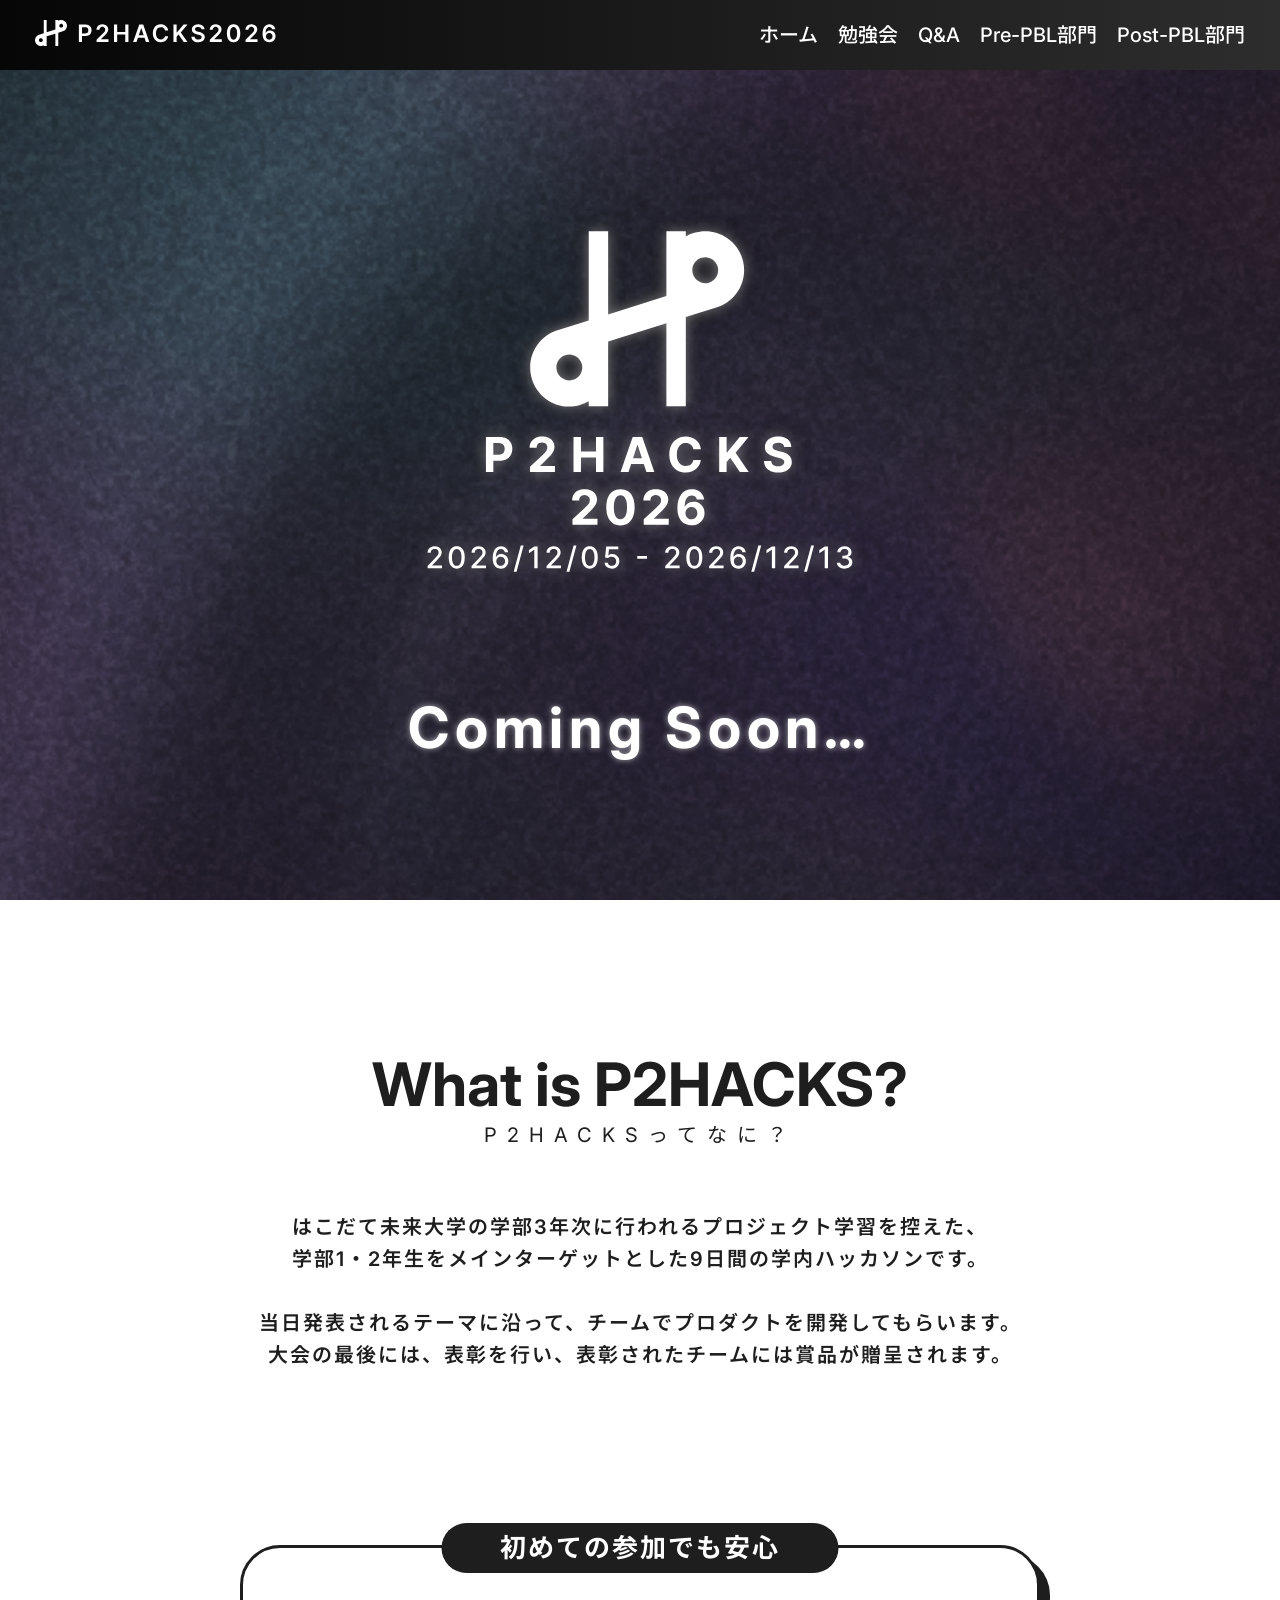
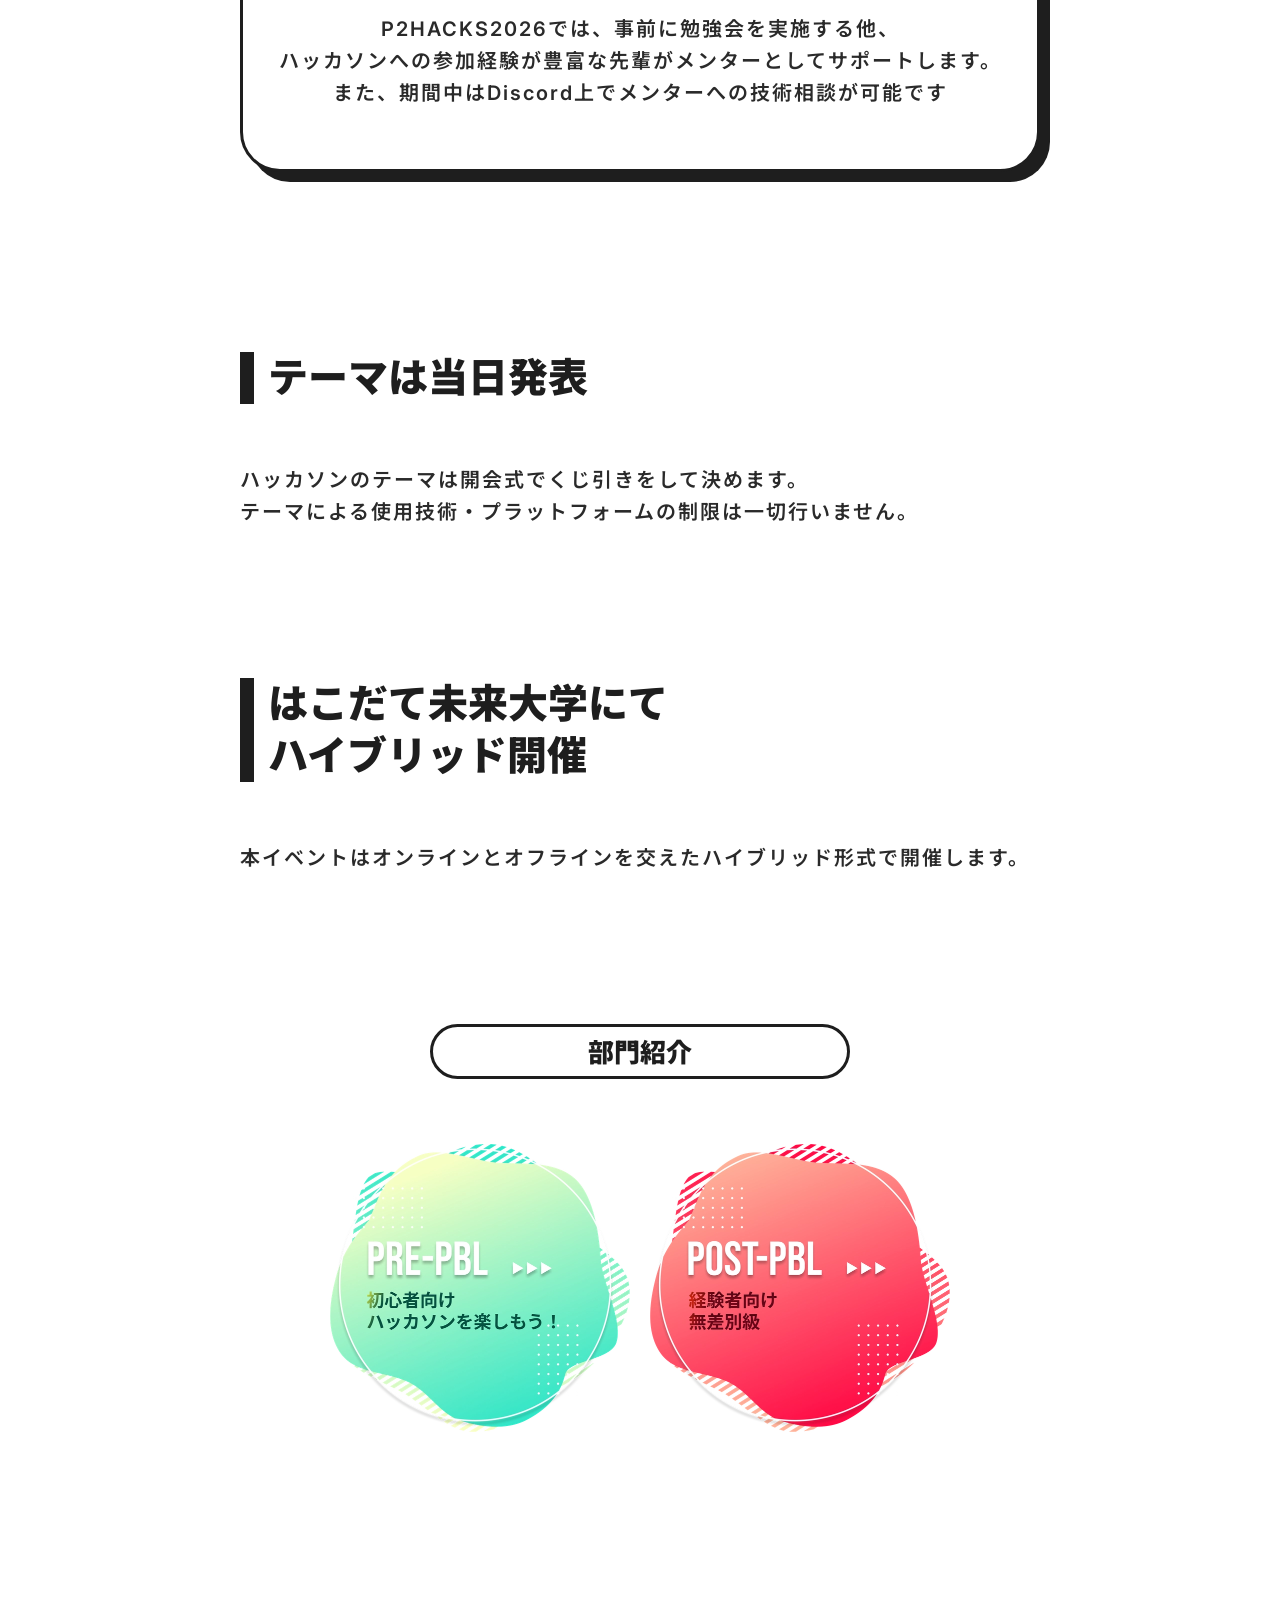
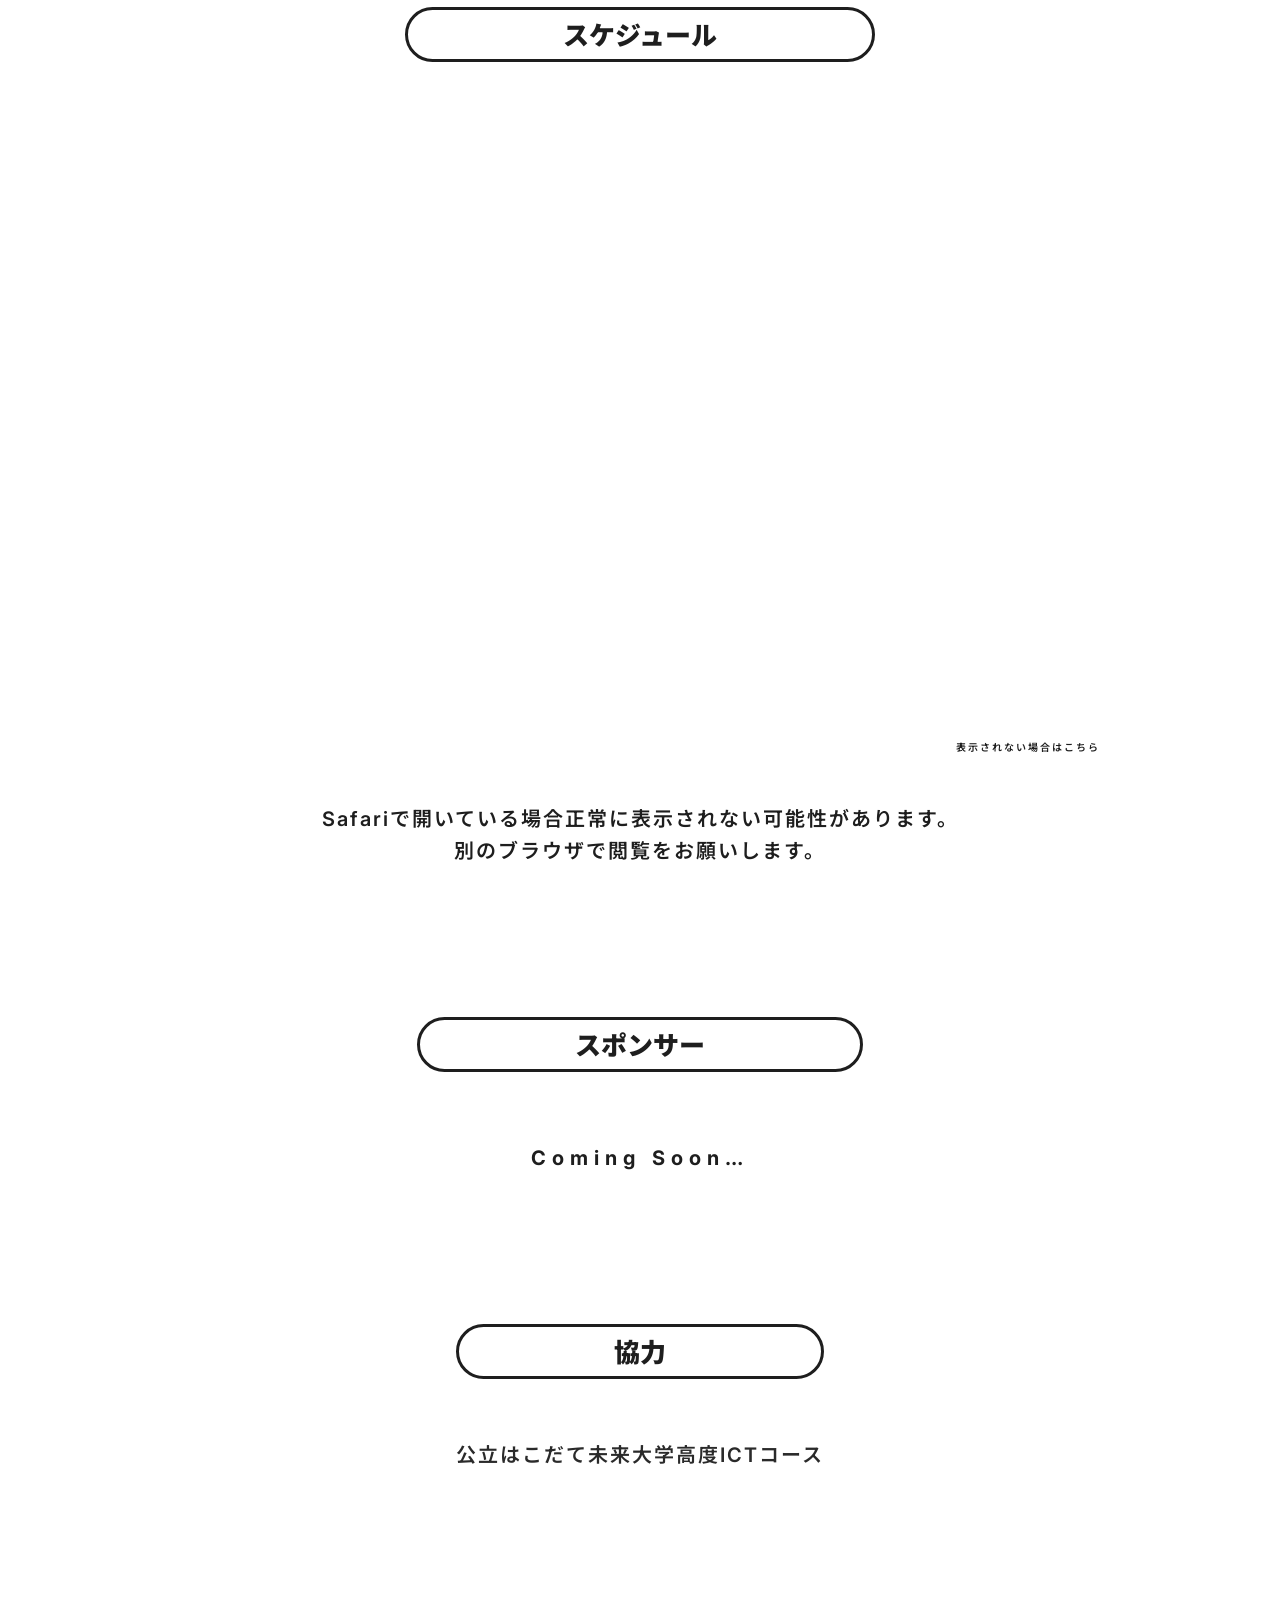
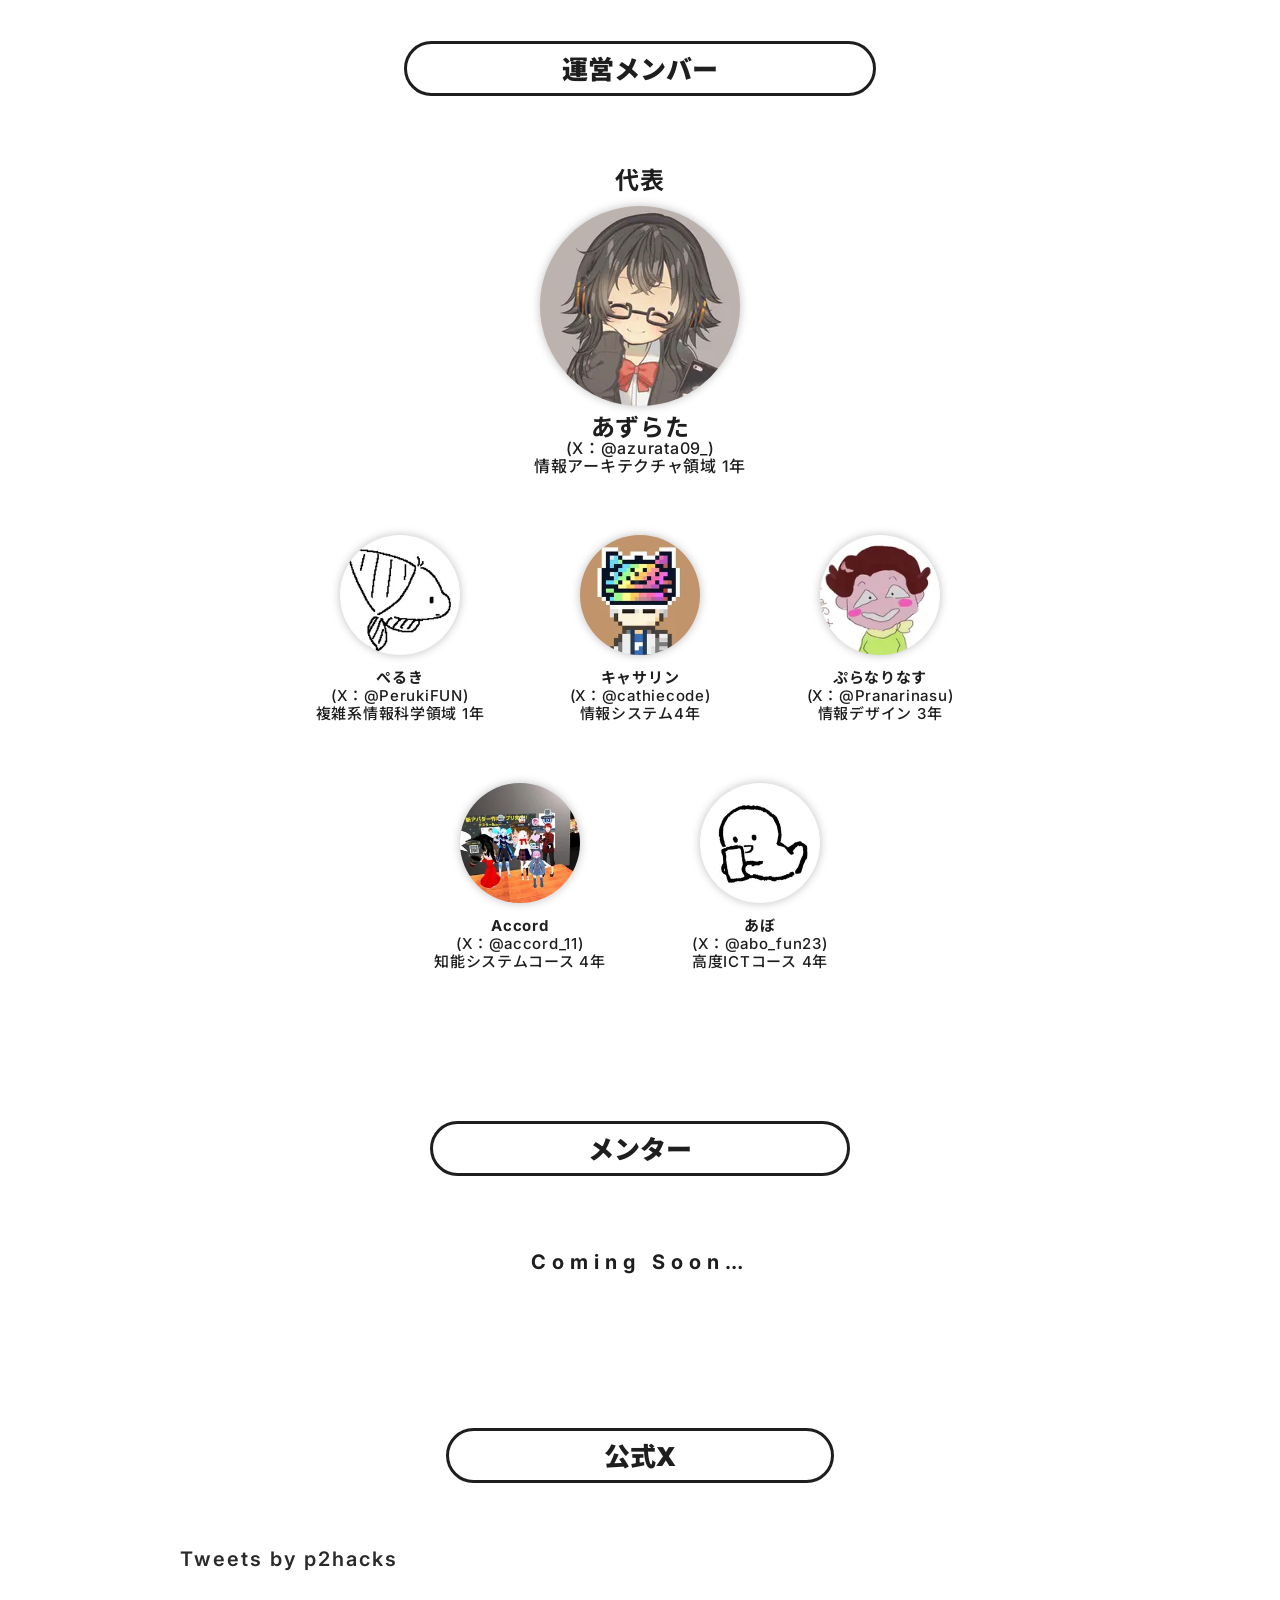
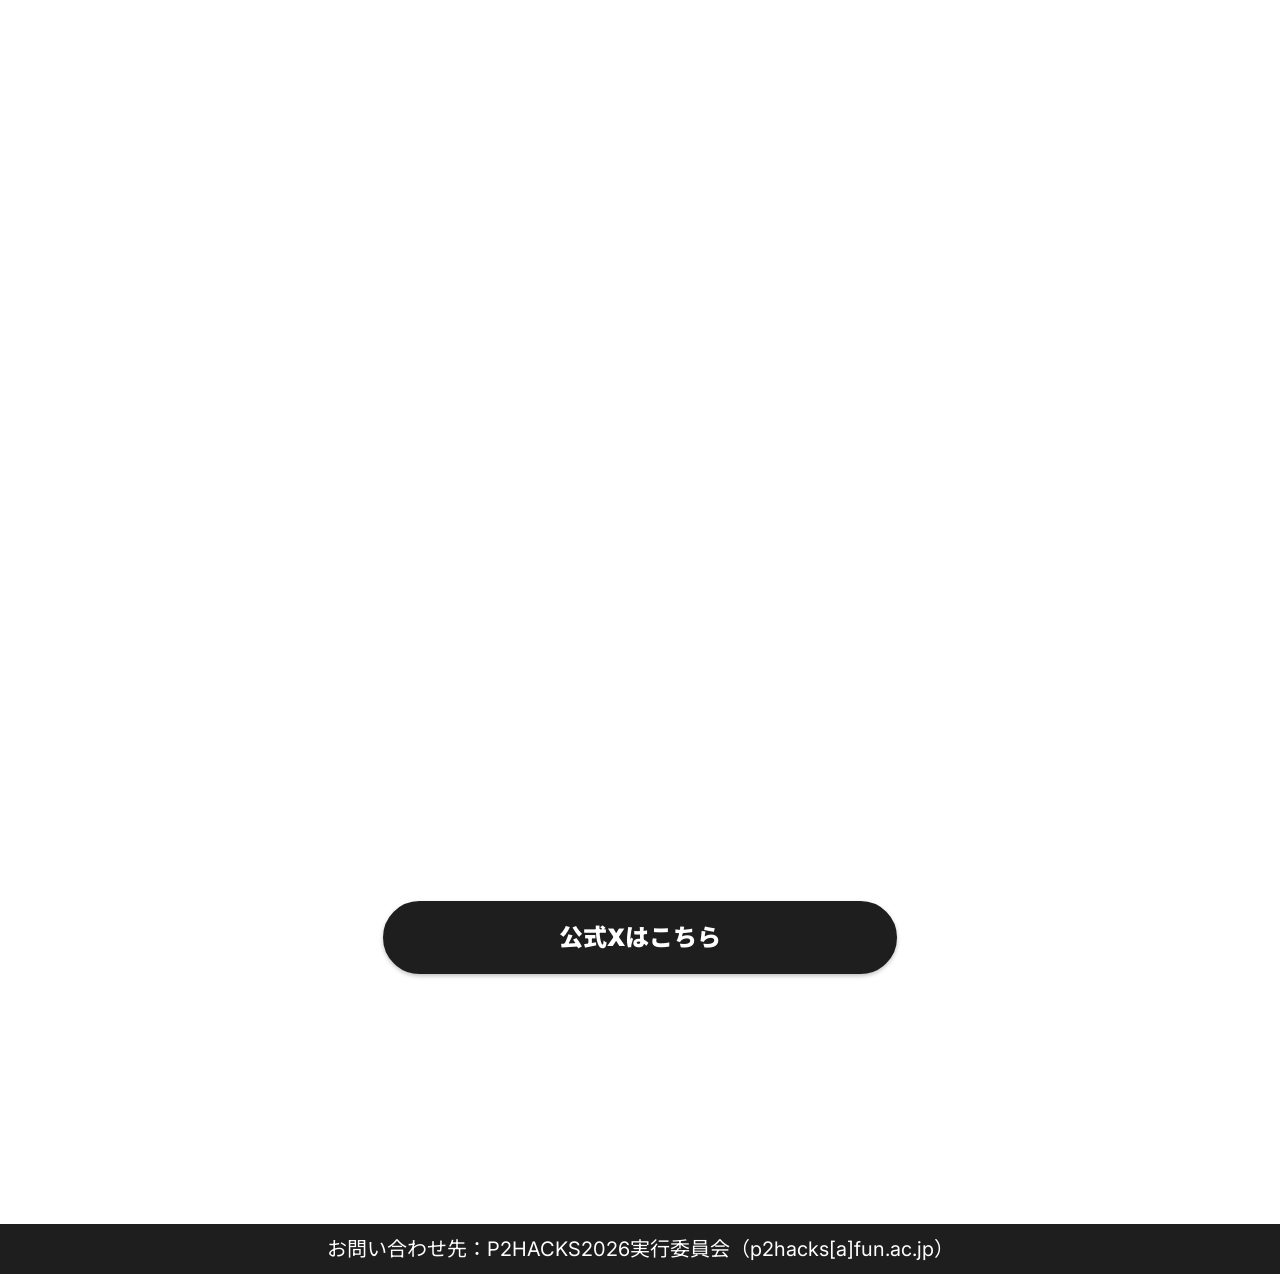
==== index.html @ 90d9169c "Sync" ====
<!DOCTYPE html><html lang="ja"> <head><meta charset="UTF-8"><meta name="viewport" content="width=device-width, initial-scale=1.0"><title>P2HACKS2026</title><link rel="preconnect" href="https://fonts.googleapis.com"><link rel="preconnect" href="https://fonts.gstatic.com" crossorigin><link href="https://fonts.googleapis.com/css2?family=Inter:ital,opsz,wght@0,14..32,100..900;1,14..32,100..900&family=Noto+Sans+JP:wght@100..900&family=Noto+Sans:ital,wght@0,100..900;1,100..900&display=swap" rel="stylesheet"><link rel="icon" href="/favicon.ico"><meta property="og:title" content="P2HACKS2026"><meta property="og:site_name" content="P2HACKS2026"><meta property="og:url" content="https://p2hacks2026.github.io/"><meta property="og:image" content="https://p2hacks2026.github.io/ogp.png"><meta property="og:type" content="website"><meta name="twitter:card" content="summary_large_image"><!-- <ViewTransitions /> --><link rel="stylesheet" href="/astroassets/index.DAKA0esa.css">
<link rel="stylesheet" href="/astroassets/index.BEz2Vcz_.css">
<style>.TrimLineFader[data-astro-cid-slod673q]{display:inline-block;position:relative}.TrimLineFader[data-astro-cid-slod673q].block{display:block}.inner[data-astro-cid-slod673q]{display:inline-block;visibility:hidden;transition:visibility step-end .25s;@media (prefers-reduced-motion: reduce){visibility:visible}}.TrimLineFader[data-astro-cid-slod673q].block .inner[data-astro-cid-slod673q]{display:block}.TrimLineFader[data-astro-cid-slod673q]:before{position:absolute;background-color:var(--color-text);inset:0;opacity:0;content:" "}.TrimLineFader[data-astro-cid-slod673q].is-visible .inner[data-astro-cid-slod673q]{visibility:visible}.TrimLineFader[data-astro-cid-slod673q].is-visible:before{animation:FadingCover ease-in-out .5s forwards;@media (prefers-reduced-motion: reduce){animation:none;opacity:0}}@keyframes FadingCover{0%{transform:scaleX(0);transform-origin:0 0;opacity:0}49%{transform:scaleX(1);transform-origin:0 0;opacity:1}50%{transform:scaleX(1);transform-origin:100% 100%;opacity:1}99%{transform:scaleX(0);transform-origin:100% 100%;opacity:0}to{transform:scaleX(0);transform-origin:100% 100%;opacity:0}}
.ArticleDescription[data-astro-cid-cta3o4h5]{text-align:center;font-weight:600;@media screen and (min-width: 590px){line-height:160%;letter-spacing:.1em}}.ArticleSection[data-astro-cid-worou3s5]{font-weight:600}.main[data-astro-cid-sxfw5txc]{font-size:3em;text-align:center;color:var(--color-text);font-weight:700;font-family:Inter}.sub[data-astro-cid-sxfw5txc]{color:var(--color-text);text-align:center;font-size:1em;font-weight:400;line-height:160%;letter-spacing:.5em}.WrappedBox[data-astro-cid-642ucxle]{padding-top:24px}.box[data-astro-cid-642ucxle]{position:relative;border-radius:40px;border:3px solid var(--color-text);background:#fff;box-shadow:10px 10px 0 0 var(--color-text);padding:40px 25px 35px;color:var(--color-text-alt);text-align:center;font-style:normal;font-weight:600;line-height:160%;letter-spacing:.1em;@media screen and (min-width: 1025px){padding:65px 20px 60px}}.title[data-astro-cid-642ucxle]{box-sizing:border-box;position:absolute;top:0;left:50%;transform:translate(-50%,-50%);border-radius:30px;background:var(--color-text);padding:0 25px;height:2.5rem;line-height:2.5rem;vertical-align:middle;word-break:keep-all;color:#fff;text-align:center;font-size:1.3em;font-weight:900;@media screen and (min-width: 1025px){padding:0 40px;min-width:50%}}
.SectionParagraph[data-astro-cid-y54r4ufh]{margin:30px 0 0;color:var(--color-text-alt);font-weight:600;line-height:160%;letter-spacing:.1em;padding:0;@media screen and (min-width: 590px){margin:60px 0 0}}.SectionTitle[data-astro-cid-azbpcp4f]{display:inline-block;color:var(--color-text);font-size:2em;font-style:normal;font-weight:900;line-height:1.3em;width:100%}.inner[data-astro-cid-azbpcp4f]{padding-left:.35em;border-left:var(--color-text) solid .35em}
</style><script type="module" src="/astroassets/hoisted.B7hGH2Tz.js"></script></head> <body> <!-- You found yet another hidden text by web administrator! --> <!-- Sorry for lacking of fancy ascii art. I don't want to waste your bandwidth too much ;) --> <header class="Header" data-astro-cid-3ef6ksr2> <a href="/" data-astro-cid-3ef6ksr2> <img src="/astroassets/logo-full.DOcCIg4U_1nrVyT.svg" class="logo" alt="P2HACKS2026" loading="eager" data-astro-cid-3ef6ksr2 width="242" height="36" decoding="async"> </a> <div style="flex: 1 1;" data-astro-cid-3ef6ksr2></div> <button class="sp-menu-button" aria-label="メニュー" aria-expanded="false" aria-controls="sp-menu" data-astro-cid-3ef6ksr2> <img src="/astroassets/menu.6G0GigwO_1Tq0Xw.svg" alt="Open menu" loading="eager" data-astro-cid-3ef6ksr2 width="24" height="24" decoding="async"> </button> <div class="tbpc-menu" data-astro-cid-3ef6ksr2> <a href="/" data-astro-cid-3ef6ksr2>ホーム</a> <a href="/seminner" data-astro-cid-3ef6ksr2>勉強会</a> <a href="/qa" data-astro-cid-3ef6ksr2>Q&A</a> <a href="/prepbl" data-astro-cid-3ef6ksr2>Pre-PBL部門</a> <a href="/postpbl" data-astro-cid-3ef6ksr2>Post-PBL部門</a> </div> <div class="sp-menu" id="sp-menu" data-sp-menu data-astro-cid-3ef6ksr2> <nav class="sp-menu-nav" data-astro-cid-3ef6ksr2> <ul data-astro-cid-3ef6ksr2> <li data-astro-cid-3ef6ksr2><a href="/" data-astro-cid-3ef6ksr2>ホーム</a></li> <li data-astro-cid-3ef6ksr2><a href="/seminner" data-astro-cid-3ef6ksr2>勉強会</a></li> <li data-astro-cid-3ef6ksr2><a href="/qa" data-astro-cid-3ef6ksr2>Q&A</a></li> <li data-astro-cid-3ef6ksr2><a href="/prepbl" data-astro-cid-3ef6ksr2>Pre-PBL部門</a></li> <li data-astro-cid-3ef6ksr2><a href="/postpbl" data-astro-cid-3ef6ksr2>Post-PBL部門</a></li> </ul> </nav> </div> </header>   <div style="min-height: 100vh">         <style>
  #TopLevelLoaderPlaceHolder {
    display: none;
  }

  .TopLevelLoader-activated {
    display: block !important;
    position: fixed;
    top: 0;
    left: 0;
    right: 0;
    bottom: 0;
    z-index: 999;
    opacity: 1;
    background-color: #fff;
    touch-action: none;
    pointer-events: none;
    transition: opacity 0.3s;
  }

  #TopLevelLoaderPlaceHolder .TopLevelLoader__icon {
    visibility: hidden;
  }

  .TopLevelLoader-loading .TopLevelLoader__icon {
    /* TODO: Show logo */
    visibility: visible !important;
  }

  .TopLevelLoader-loaded {
    background-color: #fff;
    touch-action: none;
    pointer-events: none;
    opacity: 0;
  }

  .TopLevelLoader__icon {
    position: absolute;
    top: 50%;
    left: 50%;
    transform: translate(-50%, -50%);
    width: 100px;
    height: 100px;
  }
</style><div id="TopLevelLoaderPlaceHolder" aria-hidden="true"> <img class="TopLevelLoader__icon" src="/loader.gif" fetchpriority="high"> </div> <script>
  (async () => {
    const loaderDiv = document.getElementById("TopLevelLoaderPlaceHolder");
    const wait = (ms) => new Promise((resolve) => setTimeout(resolve, ms));

    let loaded = false;

    window.addEventListener("load", () => {
      loaded = true;
    });

    const waitLoad = () =>
      new Promise((resolve) => window.addEventListener("load", resolve));

    loaderDiv.classList.add("TopLevelLoader-activated");

    await wait(500);

    if (!loaded) {
      loaderDiv.classList.add("TopLevelLoader-loading");

      await Promise.race([wait(5000), waitLoad()]);
    }

    loaderDiv.classList.add("TopLevelLoader-loaded");

    await wait(3000);

    loaderDiv.remove();
  })();
</script> <div class="Hero" data-astro-cid-bbe6dxrz>  <img class="HeroBackground" src="/hero-background-fallback.png" alt="" width="1440" height="1025" fetchpriority="high" data-astro-cid-j7pv25f6> <div class="HeroBox" data-astro-cid-j7pv25f6> <h1 data-astro-cid-j7pv25f6> <img src="/astroassets/logo-hero.BGmuaHL8_XY6Pg.svg" style="display: block;" loading="eager" alt="P2HACKS2026 2026/12/05 - 2026/12/13" data-astro-cid-j7pv25f6 width="624" height="513" decoding="async"> </h1> <div class="HeroStatus" data-astro-cid-j7pv25f6>Coming Soon…</div> </div>  </div>  <div class="Article" data-astro-cid-q7kxohas>  <div class="Container" data-astro-cid-d6puh33w> <div class="inner" data-astro-cid-d6puh33w>  <section data-astro-cid-j7pv25f6> <h2 data-astro-cid-j7pv25f6> <div class="ArticleTitle" data-astro-cid-sxfw5txc> <div class="main" data-astro-cid-sxfw5txc> <div class="TrimLineFader" data-fader data-astro-cid-slod673q> <div class="inner" data-astro-cid-slod673q>  
What is P2HACKS?
  </div> </div>   </div> <div class="sub" data-astro-cid-sxfw5txc> <div class="TrimLineFader" data-fader data-astro-cid-slod673q> <div class="inner" data-astro-cid-slod673q> P2HACKSってなに？ </div> </div>   </div> </div>  </h2> <div style="height: 3em;"></div> <p data-astro-cid-j7pv25f6> <div class="ArticleDescription" data-astro-cid-cta3o4h5> 
はこだて未来大学の学部3年次に行われるプロジェクト学習を控えた、<br class="PcBr" data-astro-cid-5ppyrame> 
学部1・2年生をメインターゲットとした9日間の学内ハッカソンです。
<br data-astro-cid-j7pv25f6><br data-astro-cid-j7pv25f6>
当日発表されるテーマに沿って、チームでプロダクトを開発してもらいます。<br class="PcBr" data-astro-cid-5ppyrame> 
大会の最後には、表彰を行い、表彰されたチームには賞品が贈呈されます。
 </div>  </p> </section> <div style="height: 7.5em;"></div> <section data-astro-cid-j7pv25f6> <div class="ArticleSection" data-astro-cid-worou3s5>  <div class="WrappedBox" data-astro-cid-642ucxle> <div class="box" data-astro-cid-642ucxle> <div class="title" data-astro-cid-642ucxle> <h2 data-astro-cid-j7pv25f6>初めての参加でも安心</h2> </div>   <p class="yoshina-text-align-center" data-astro-cid-j7pv25f6>
P2HACKS2026では、事前に勉強会を実施する他、<br class="PcBr" data-astro-cid-5ppyrame> 
ハッカソンへの参加経験が豊富な先輩がメンターとしてサポートします。<br class="PcBr" data-astro-cid-5ppyrame> 
また、期間中はDiscord上でメンターへの技術相談が可能です
</p>  </div> </div>   </div>  </section> <div style="height: 9em;"></div> <section data-astro-cid-j7pv25f6> <div class="ArticleSection" data-astro-cid-worou3s5>  <h2 data-astro-cid-j7pv25f6> <div class="TrimLineFader" data-fader data-astro-cid-slod673q> <div class="inner" data-astro-cid-slod673q>  <div class="SectionTitle" data-astro-cid-azbpcp4f> <div class="inner" data-astro-cid-azbpcp4f> テーマは当日発表 </div> </div>  </div> </div>    </h2> <p data-astro-cid-j7pv25f6> <div class="SectionParagraph" data-astro-cid-y54r4ufh> 
ハッカソンのテーマは開会式でくじ引きをして決めます。<br data-astro-cid-j7pv25f6>
テーマによる使用技術・プラットフォームの制限は一切行いません。
 </div>  </p>  </div>  </section> <div style="height: 7.5em;"></div> <section data-astro-cid-j7pv25f6> <div class="ArticleSection" data-astro-cid-worou3s5>  <h2 data-astro-cid-j7pv25f6> <div class="TrimLineFader" data-fader data-astro-cid-slod673q> <div class="inner" data-astro-cid-slod673q>  <div class="SectionTitle" data-astro-cid-azbpcp4f> <div class="inner" data-astro-cid-azbpcp4f> 
はこだて未来大学にて<br data-astro-cid-j7pv25f6>ハイブリッド開催
 </div> </div>  </div> </div>    </h2> <p data-astro-cid-j7pv25f6> <div class="SectionParagraph" data-astro-cid-y54r4ufh> 
本イベントはオンラインとオフラインを交えたハイブリッド形式で開催します。
 </div>  </p>  </div>  </section>  </div> </div>  <div style="height: 7.5em;"></div> <div class="Container" data-astro-cid-d6puh33w> <div class="inner is-large" data-astro-cid-d6puh33w>  <section data-astro-cid-j7pv25f6> <div class="ArticleSection" data-astro-cid-worou3s5>  <h2 data-astro-cid-j7pv25f6> <div class="WrappedHeadding" data-astro-cid-npi7spkl> <div class="inner" data-astro-cid-npi7spkl> 部門紹介 </div> </div>  </h2> <div style="height: 65px" data-astro-cid-j7pv25f6></div> <div class="section-gallery" data-astro-cid-j7pv25f6> <a href="/prepbl" data-astro-cid-j7pv25f6> <img src="/astroassets/logo_pre-pbl.DhNnZTHh_Z1EYGJ7.webp" style="width: 300px; height: 300px;" alt="PRE-PBL 初心者向けハッカソンを楽しもう" data-astro-cid-j7pv25f6 width="600" height="600" loading="lazy" decoding="async"> </a> <a href="/postpbl" data-astro-cid-j7pv25f6> <img src="/astroassets/logo_post-pbl.C9ytakXK_1Mc0iV.webp" style="width: 300px; height: 300px;" alt="POST-PBL 履修経験を問わず参加可能" data-astro-cid-j7pv25f6 width="600" height="600" loading="lazy" decoding="async"> </a> </div>  </div>  </section> <div style="height: 8.5em;"></div> <section data-astro-cid-j7pv25f6> <div class="ArticleSection" data-astro-cid-worou3s5>  <h2 data-astro-cid-j7pv25f6> <div class="WrappedHeadding" data-astro-cid-npi7spkl> <div class="inner" data-astro-cid-npi7spkl> スケジュール </div> </div>  </h2> <div class="SectionParagraph" data-astro-cid-y54r4ufh>  <iframe class="schedule-frame" src="https://calendar.google.com/calendar/embed?height=600&wkst=1&ctz=Asia%2FTokyo&bgcolor=%23ffffff&mode=AGENDA&showDate=0&showPrint=0&showTitle=0&src=c_e0a6dcf4bd7d4005b1508a7e0ef20fb8eb6afb9fad47b7a888368a822d7162f0%40group.calendar.google.com&color=%237986CB" style="border-width:0" width="292" height="600" frameborder="0" scrolling="no" data-astro-cid-j7pv25f6></iframe> <div style="text-align: right; font-size: 0.5em;" data-astro-cid-j7pv25f6> <a style="color: var(--color-text); text-decoration: none;" href="https://calendar.google.com/calendar/embed?wkst=1&ctz=Asia%2FTokyo&bgcolor=%23ffffff&showPrint=0&showTabs=0&showTz=0&showCalendars=0&mode=AGENDA&showDate=0&src=c_e0a6dcf4bd7d4005b1508a7e0ef20fb8eb6afb9fad47b7a888368a822d7162f0%40group.calendar.google.com&color=%237986CB" data-astro-cid-j7pv25f6>表示されない場合はこちら</a> </div>  </div>  <div style="height: 2em;"></div> <div class="ArticleDescription" data-astro-cid-cta3o4h5> 
Safariで開いている場合正常に表示されない可能性があります。<br class="PcBr" data-astro-cid-5ppyrame> 
別のブラウザで閲覧をお願いします。
 </div>   </div>  </section> <div style="height: 7.5em;"></div> <section data-astro-cid-j7pv25f6> <div class="ArticleSection" data-astro-cid-worou3s5>  <h2 data-astro-cid-j7pv25f6> <div class="WrappedHeadding" data-astro-cid-npi7spkl> <div class="inner" data-astro-cid-npi7spkl> スポンサー </div> </div>  </h2> <div style="height: 3.5em;"></div> <p class="coming-soon" data-astro-cid-j7pv25f6>Coming Soon…</p>  </div>  </section> <div style="height: 7.5em;"></div> <section data-astro-cid-j7pv25f6> <div class="ArticleSection" data-astro-cid-worou3s5>  <h2 data-astro-cid-j7pv25f6> <div class="WrappedHeadding" data-astro-cid-npi7spkl> <div class="inner" data-astro-cid-npi7spkl> 協力 </div> </div>  </h2> <div class="SectionParagraph" data-astro-cid-y54r4ufh>  <ul style="text-align: center" data-astro-cid-j7pv25f6> <li data-astro-cid-j7pv25f6>公立はこだて未来大学高度ICTコース</li> </ul>  </div>   </div>  </section> <div style="height: 7.5em;"></div> <section data-astro-cid-j7pv25f6> <div class="ArticleSection" data-astro-cid-worou3s5>  <div class="WrappedHeadding" data-astro-cid-npi7spkl> <div class="inner" data-astro-cid-npi7spkl> 運営メンバー </div> </div>  <div class="MemberGallery" data-astro-cid-cjfoe7jl> <div class="inner" data-astro-cid-cjfoe7jl>  <div class="MemberGalleryItem is-large" data-astro-cid-3u6icvsj>  <a class="Member is-large" href="https://x.com/azurata09_" data-astro-cid-exjcnk3b> <div class="role" data-astro-cid-exjcnk3b>代表</div> <img src="/astroassets/icon_azurata09_.B7GlOI9N_Z16Clt4.webp" class="image" alt="" data-astro-cid-exjcnk3b width="200" height="200" loading="lazy" decoding="async"> <div data-astro-cid-exjcnk3b> <span class="name" data-astro-cid-exjcnk3b>あずらた</span><br data-astro-cid-exjcnk3b>   <span class="social" data-astro-cid-exjcnk3b> (X：@azurata09_) </span> <br data-astro-cid-exjcnk3b>   <span class="jobtitle" data-astro-cid-exjcnk3b>情報アーキテクチャ領域 1年</span> </div> </a>   </div>  <div class="MemberGalleryItem" data-astro-cid-3u6icvsj>  <a class="Member" href="https://x.com/PerukiFUN" data-astro-cid-exjcnk3b>  <img src="/astroassets/icon_peruki.BIICbB0p_2wNAkG.webp" class="image" alt="" data-astro-cid-exjcnk3b width="200" height="200" loading="lazy" decoding="async"> <div data-astro-cid-exjcnk3b> <span class="name" data-astro-cid-exjcnk3b>ぺるき</span><br data-astro-cid-exjcnk3b>   <span class="social" data-astro-cid-exjcnk3b> (X：@PerukiFUN) </span> <br data-astro-cid-exjcnk3b>   <span class="jobtitle" data-astro-cid-exjcnk3b>複雑系情報科学領域 1年</span> </div> </a>   </div>  <div class="MemberGalleryItem" data-astro-cid-3u6icvsj>  <a class="Member" href="https://x.com/cathiecode" data-astro-cid-exjcnk3b>  <img src="/astroassets/icon_cathiecode.as7i06bb_v8XJq.webp" class="image" alt="" data-astro-cid-exjcnk3b width="200" height="200" loading="lazy" decoding="async"> <div data-astro-cid-exjcnk3b> <span class="name" data-astro-cid-exjcnk3b>キャサリン</span><br data-astro-cid-exjcnk3b>   <span class="social" data-astro-cid-exjcnk3b> (X：@cathiecode) </span> <br data-astro-cid-exjcnk3b>   <span class="jobtitle" data-astro-cid-exjcnk3b>情報システム4年</span> </div> </a>   </div>  <div class="MemberGalleryItem" data-astro-cid-3u6icvsj>  <a class="Member" href="https://x.com/Pranarinasu" data-astro-cid-exjcnk3b>  <img src="/astroassets/icon_pranarinasu.B-1vKNsL_Z1BWWek.webp" class="image" alt="" data-astro-cid-exjcnk3b width="200" height="200" loading="lazy" decoding="async"> <div data-astro-cid-exjcnk3b> <span class="name" data-astro-cid-exjcnk3b>ぷらなりなす</span><br data-astro-cid-exjcnk3b>   <span class="social" data-astro-cid-exjcnk3b> (X：@Pranarinasu) </span> <br data-astro-cid-exjcnk3b>   <span class="jobtitle" data-astro-cid-exjcnk3b>情報デザイン 3年</span> </div> </a>   </div>  <div class="MemberGalleryItem" data-astro-cid-3u6icvsj>  <a class="Member" href="https://x.com/accord_11" data-astro-cid-exjcnk3b>  <img src="/astroassets/icon_accord.31xtgPXe_Z2a6z1a.webp" class="image" alt="" data-astro-cid-exjcnk3b width="200" height="200" loading="lazy" decoding="async"> <div data-astro-cid-exjcnk3b> <span class="name" data-astro-cid-exjcnk3b>Accord</span><br data-astro-cid-exjcnk3b>   <span class="social" data-astro-cid-exjcnk3b> (X：@accord_11) </span> <br data-astro-cid-exjcnk3b>   <span class="jobtitle" data-astro-cid-exjcnk3b>知能システムコース 4年</span> </div> </a>   </div>  <div class="MemberGalleryItem" data-astro-cid-3u6icvsj>  <a class="Member" href="https://x.com/abo_fun23" data-astro-cid-exjcnk3b>  <img src="/astroassets/icon_abo.CXPyLIE2_1hJfvt.webp" class="image" alt="" data-astro-cid-exjcnk3b width="200" height="200" loading="lazy" decoding="async"> <div data-astro-cid-exjcnk3b> <span class="name" data-astro-cid-exjcnk3b>あぼ</span><br data-astro-cid-exjcnk3b>   <span class="social" data-astro-cid-exjcnk3b> (X：@abo_fun23) </span> <br data-astro-cid-exjcnk3b>   <span class="jobtitle" data-astro-cid-exjcnk3b>高度ICTコース 4年</span> </div> </a>   </div>   </div> </div>   </div>  </section> <div style="height: 7.5em;"></div> <section data-astro-cid-j7pv25f6> <div class="ArticleSection" data-astro-cid-worou3s5>  <div class="WrappedHeadding" data-astro-cid-npi7spkl> <div class="inner" data-astro-cid-npi7spkl> メンター </div> </div>  <div style="height: 3.5em;"></div> <p class="coming-soon" data-astro-cid-j7pv25f6>Coming Soon…</p>  </div>  </section> <div style="height: 7.5em;"></div> <section data-astro-cid-j7pv25f6> <div class="ArticleSection" data-astro-cid-worou3s5>  <h2 data-astro-cid-j7pv25f6> <div class="WrappedHeadding" data-astro-cid-npi7spkl> <div class="inner" data-astro-cid-npi7spkl> 公式X </div> </div>  </h2> <div class="SectionParagraph" data-astro-cid-y54r4ufh>  <div class="Twitter" data-astro-cid-j7pv25f6> <a class="twitter-timeline" data-lang="ja" data-width="292" data-height="888" href="https://twitter.com/p2hacks?ref_src=twsrc%5Etfw" data-astro-cid-j7pv25f6>
Tweets by p2hacks
</a> <script async defer src="https://platform.twitter.com/widgets.js" charset="utf-8"></script> </div> <div style="height: 3.5em;"></div> <div style="text-align: center;" data-astro-cid-j7pv25f6> <a href="https://x.com/p2hacks" target="_blank" rel="noopener" data-astro-cid-j7pv25f6> <button class="ButtonB" data-astro-cid-sdbsc254> 公式Xはこちら </button>  </a> </div>  </div>   </div>  </section>  </div> </div>   </div>   </div> <div class="Footer" data-astro-cid-sz7xmlte>
お問い合わせ先：P2HACKS2026実行委員会（p2hacks[a]fun.ac.jp）
</div>  </body></html>
---- astroassets/index.DAKA0esa.css ----
.Article[data-astro-cid-q7kxohas]{margin:50px 0 250px;@media screen and (min-width: 590px){margin:150px 0 250px}}.Container[data-astro-cid-d6puh33w] .inner[data-astro-cid-d6puh33w]{margin:0 auto;padding:0 20px;box-sizing:border-box;max-width:100%;@media screen and (min-width: 590px){width:540px;padding:0}@media screen and (min-width: 1025px){width:800px}}.Container[data-astro-cid-d6puh33w] .inner[data-astro-cid-d6puh33w].is-large{padding:0 20px;@media screen and (min-width: 590px){width:620px}@media screen and (min-width: 1025px){width:960px}}.Container[data-astro-cid-d6puh33w] .inner[data-astro-cid-d6puh33w].is-fullwidth{@media screen and (min-width: 590px){width:570px}@media screen and (min-width: 1025px){width:1005px}@media screen and (min-width: 1440px){width:1420px}@media screen and (min-width: 1920px){width:1900px}}.PcBr[data-astro-cid-5ppyrame]{display:none;@media screen and (min-width: 1025px){display:unset}}/*! normalize.css v8.0.1 | MIT License | github.com/necolas/normalize.css */html{line-height:1.15;-webkit-text-size-adjust:100%}body{margin:0}main{display:block}h1{font-size:2em;margin:.67em 0}hr{box-sizing:content-box;height:0;overflow:visible}pre{font-family:monospace,monospace;font-size:1em}a{background-color:transparent}abbr[title]{border-bottom:none;text-decoration:underline;text-decoration:underline dotted}b,strong{font-weight:bolder}code,kbd,samp{font-family:monospace,monospace;font-size:1em}small{font-size:80%}sub,sup{font-size:75%;line-height:0;position:relative;vertical-align:baseline}sub{bottom:-.25em}sup{top:-.5em}img{border-style:none}button,input,optgroup,select,textarea{font-family:inherit;font-size:100%;line-height:1.15;margin:0}button,input{overflow:visible}button,select{text-transform:none}button,[type=button],[type=reset],[type=submit]{-webkit-appearance:button}button::-moz-focus-inner,[type=button]::-moz-focus-inner,[type=reset]::-moz-focus-inner,[type=submit]::-moz-focus-inner{border-style:none;padding:0}button:-moz-focusring,[type=button]:-moz-focusring,[type=reset]:-moz-focusring,[type=submit]:-moz-focusring{outline:1px dotted ButtonText}fieldset{padding:.35em .75em .625em}legend{box-sizing:border-box;color:inherit;display:table;max-width:100%;padding:0;white-space:normal}progress{vertical-align:baseline}textarea{overflow:auto}[type=checkbox],[type=radio]{box-sizing:border-box;padding:0}[type=number]::-webkit-inner-spin-button,[type=number]::-webkit-outer-spin-button{height:auto}[type=search]{-webkit-appearance:textfield;outline-offset:-2px}[type=search]::-webkit-search-decoration{-webkit-appearance:none}::-webkit-file-upload-button{-webkit-appearance:button;font:inherit}details{display:block}summary{display:list-item}template{display:none}[hidden]{display:none}:root{font-family:Inter,Noto Sans JP,sans-serif;font-size:12px;box-sizing:border-box;max-width:100vw;min-width:350px;--color-text: #1e1e1e;--color-text-alt: #2a2a2a;--color-background: #fff;--color-inv-text: #fff;--color-inv-text-alt: #ccc;--color-inv-background: #1e1e1e;color:var(--color-text);@media screen and (min-width: 1025px){font-size:20px}}h1,h2,h3,h4,h5,h6,p{margin:0;font-size:inherit;font-style:inherit}ul,ol{padding:0}li{list-style-type:none}*{@media (prefers-reduced-motion: reduce){transition:none!important}}a{color:inherit;text-decoration:inherit}.Header[data-astro-cid-3ef6ksr2]{display:flex;background:linear-gradient(90deg,#060606,#2d2d2d);background-blend-mode:multiply;position:sticky;top:0;padding:0 16px;height:60px;z-index:1;align-items:center;@media screen and (min-width: 1025px){padding:0 35px;height:70px}}.logo[data-astro-cid-3ef6ksr2]{width:120px;height:24px;@media screen and (min-width: 1025px){width:242px;height:36px}}.sp-menu[data-astro-cid-3ef6ksr2]{position:fixed;top:60px;left:0;right:0;background:linear-gradient(90deg,#060606,#2d2d2d);display:none;@media screen and (min-width: 590px){display:none}}.sp-menu[data-astro-cid-3ef6ksr2] ul[data-astro-cid-3ef6ksr2]{padding:0}.sp-menu[data-astro-cid-3ef6ksr2] li[data-astro-cid-3ef6ksr2]{list-style:none}.sp-menu[data-astro-cid-3ef6ksr2] a[data-astro-cid-3ef6ksr2]{display:block;color:#fff!important;padding:10px 20px;text-decoration:none}.sp-menu[data-astro-cid-3ef6ksr2].active{@media screen and (max-width: 589px){display:block}}.sp-menu-button[data-astro-cid-3ef6ksr2]{background-color:transparent;border:none;@media screen and (min-width: 590px){display:none}}.tbpc-menu[data-astro-cid-3ef6ksr2]{display:none;@media screen and (min-width: 590px){display:flex;justify-items:flex-end;align-items:center;gap:20px}}.tbpc-menu[data-astro-cid-3ef6ksr2] a[data-astro-cid-3ef6ksr2]{position:relative;display:inline-block;color:#fff!important;text-decoration:none!important;font-weight:500;white-space:nowrap}.tbpc-menu[data-astro-cid-3ef6ksr2] a[data-astro-cid-3ef6ksr2]:after{position:absolute;content:"";display:block;height:1px;bottom:-6px;left:-4px;right:-4px;background-color:#fff;opacity:0;transition:opacity .18s;pointer-events:none}.tbpc-menu[data-astro-cid-3ef6ksr2] a[data-astro-cid-3ef6ksr2]:focus-visible:after,.tbpc-menu[data-astro-cid-3ef6ksr2] a[data-astro-cid-3ef6ksr2]:hover:after{opacity:1}.Footer[data-astro-cid-sz7xmlte]{display:flex;justify-content:center;align-items:center;height:50px;background:var(--color-text);color:#fff;text-align:center}
---- astroassets/index.BEz2Vcz_.css ----
.Hero[data-astro-cid-bbe6dxrz]{position:relative;height:calc(100vh - 60px);min-height:40vw;@media screen and (min-width: 1025px){height:calc(100vh - 70px);max-height:150vw}}.WrappedHeadding[data-astro-cid-npi7spkl]{text-align:center}.inner[data-astro-cid-npi7spkl]{display:inline-block;border-radius:999px;border:solid 3px var(--color-text);color:var(--color-text);text-align:center;font-size:1.3em;font-style:normal;font-weight:900;line-height:2em;padding:0 20px;@media screen and (min-width: 1025px){height:49px;padding:0 155px}}.Member[data-astro-cid-exjcnk3b]{display:block;color:var(--color-text);text-decoration:none;text-align:center;font-family:Inter,Noto Sans JP;font-size:13px;font-style:normal;font-weight:500;line-height:18px;letter-spacing:.72px;overflow-wrap:anywhere;@media screen and (min-width: 1025px){font-size:15px}}.Member[data-astro-cid-exjcnk3b].is-large{font-size:16px}.Member[data-astro-cid-exjcnk3b].is-large .image[data-astro-cid-exjcnk3b]{width:200px;height:200px}.image[data-astro-cid-exjcnk3b]{display:inline-block;width:120px;height:120px;margin:10px 0;object-fit:cover;border-radius:999px;background:#d3d3d3 50% / cover no-repeat;box-shadow:0 0 10px #00000040;@media screen and (min-width: 590px){width:120px;height:120px}}.role[data-astro-cid-exjcnk3b],.name[data-astro-cid-exjcnk3b]{font-weight:700}.is-large[data-astro-cid-exjcnk3b] .role[data-astro-cid-exjcnk3b]{font-size:24px;line-height:30px}.is-large[data-astro-cid-exjcnk3b] .name[data-astro-cid-exjcnk3b]{font-size:24px}.long-handle[data-astro-cid-exjcnk3b]{font-size:10px;@media screen and (min-width: 1025px){font-size:15px}}.MemberGallery[data-astro-cid-cjfoe7jl]{display:flex;justify-content:center}.inner[data-astro-cid-cjfoe7jl]{display:flex;flex-wrap:wrap;justify-content:center;margin-top:70px;gap:40px 0;@media screen and (min-width: 1025px){gap:50px 20px;width:734px}}.MemberGalleryItem[data-astro-cid-3u6icvsj]{text-align:center;width:50%;@media screen and (min-width: 1025px){width:220px}}.is-large[data-astro-cid-3u6icvsj]{display:flex;justify-content:center;width:100%}.ButtonB[data-astro-cid-sdbsc254]{padding:19px 54px;border:solid 4px var(--color-text);border-radius:67px;background-color:var(--color-text);box-shadow:0 2px 4px #00000040;color:#fff;text-align:center;font-size:1.2em;font-weight:900;transition:background-color .3s ease,color .3s ease;cursor:pointer;@media screen and (min-width: 590px){min-width:514px}}.ButtonB[data-astro-cid-sdbsc254]:hover{background-color:#fff;color:#000}.twitter-timeline{width:100%!important;height:100%!important}.HeroInner[data-astro-cid-j7pv25f6]{position:absolute;inset:0;background-color:#000}.HeroBackground[data-astro-cid-j7pv25f6]{position:absolute;inset:0;width:100%;height:100%;object-fit:cover;object-position:center;@media (prefers-reduced-motion: reduce){filter:brightness(0)}}.HeroBox[data-astro-cid-j7pv25f6]{position:absolute;left:50%;top:50%;width:min(624px,calc(100% - 40px));transform:translate(-50%,-50%);color:#fff;text-align:center}.HeroBox[data-astro-cid-j7pv25f6] h1[data-astro-cid-j7pv25f6] img[data-astro-cid-j7pv25f6]{width:min(235px,100%);height:auto;margin:auto;@media screen and (min-width: 590px){width:295px}@media screen and (min-width: 1025px){width:470px}}.HeroStatus[data-astro-cid-j7pv25f6]{margin-top:clamp(40px,7.6vw,110px);filter:drop-shadow(0px 0px 3px #fff9);font-size:clamp(28px,4.45vw,64px);font-weight:700;line-height:normal;letter-spacing:.1em;white-space:nowrap}.Twitter[data-astro-cid-j7pv25f6]{display:flex;justify-content:center;overflow:hidden;height:400px;@media screen and (min-width: 1025px){max-height:none;height:888px}}.section-gallery[data-astro-cid-j7pv25f6]{display:flex;flex-direction:column;justify-content:center;gap:20px;@media screen and (min-width: 590px){flex-direction:row;gap:20px}}.section-gallery[data-astro-cid-j7pv25f6]>[data-astro-cid-j7pv25f6]{height:auto;text-align:center;@media screen and (min-width: 590px){width:min(300px,calc((100% - 20px)/2))}}.section-gallery[data-astro-cid-j7pv25f6] img[data-astro-cid-j7pv25f6]{max-width:100%;height:auto!important}.yoshina-text-align-center[data-astro-cid-j7pv25f6]{text-align:justify;text-align-last:center;@media screen and (min-width: 590px){text-align:center;text-align-last:center}}.schedule-frame[data-astro-cid-j7pv25f6]{width:100%;height:30em}.coming-soon[data-astro-cid-j7pv25f6]{text-align:center;font-weight:700;letter-spacing:.3em;line-height:1.6}
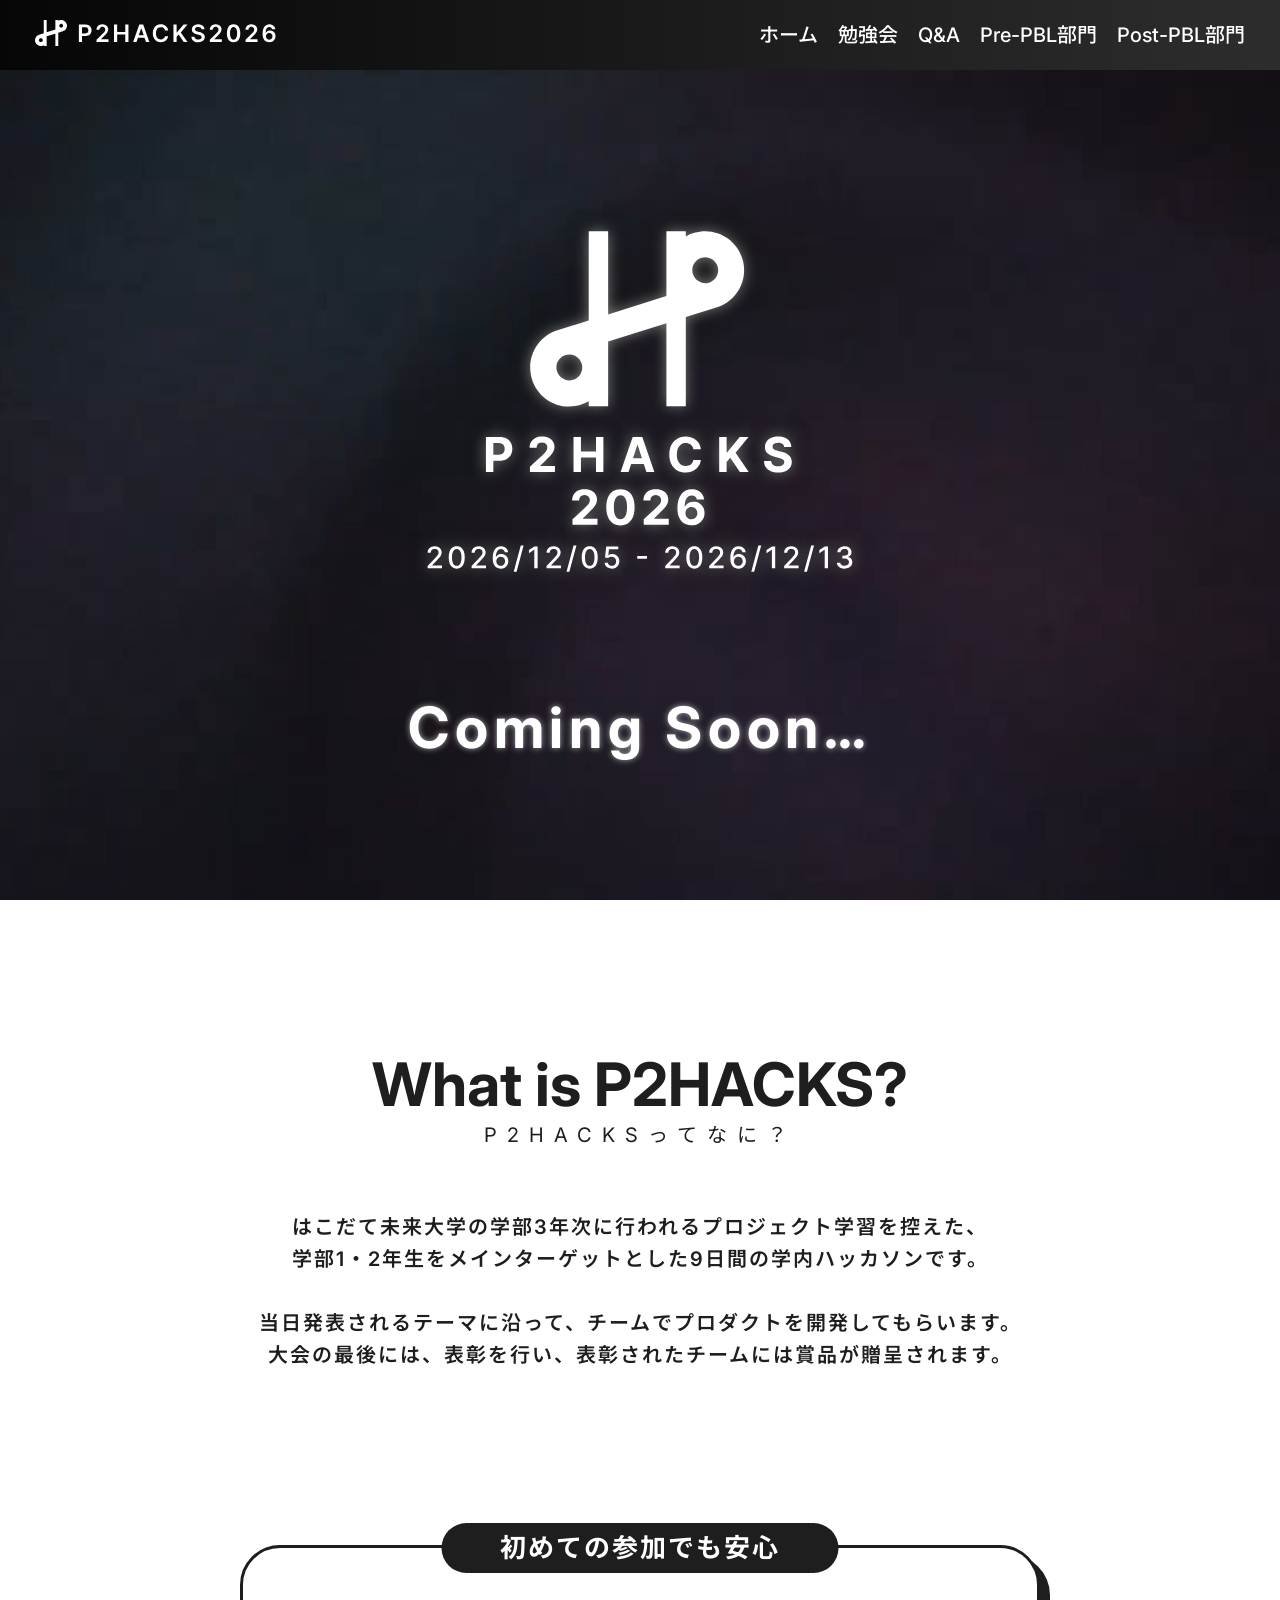
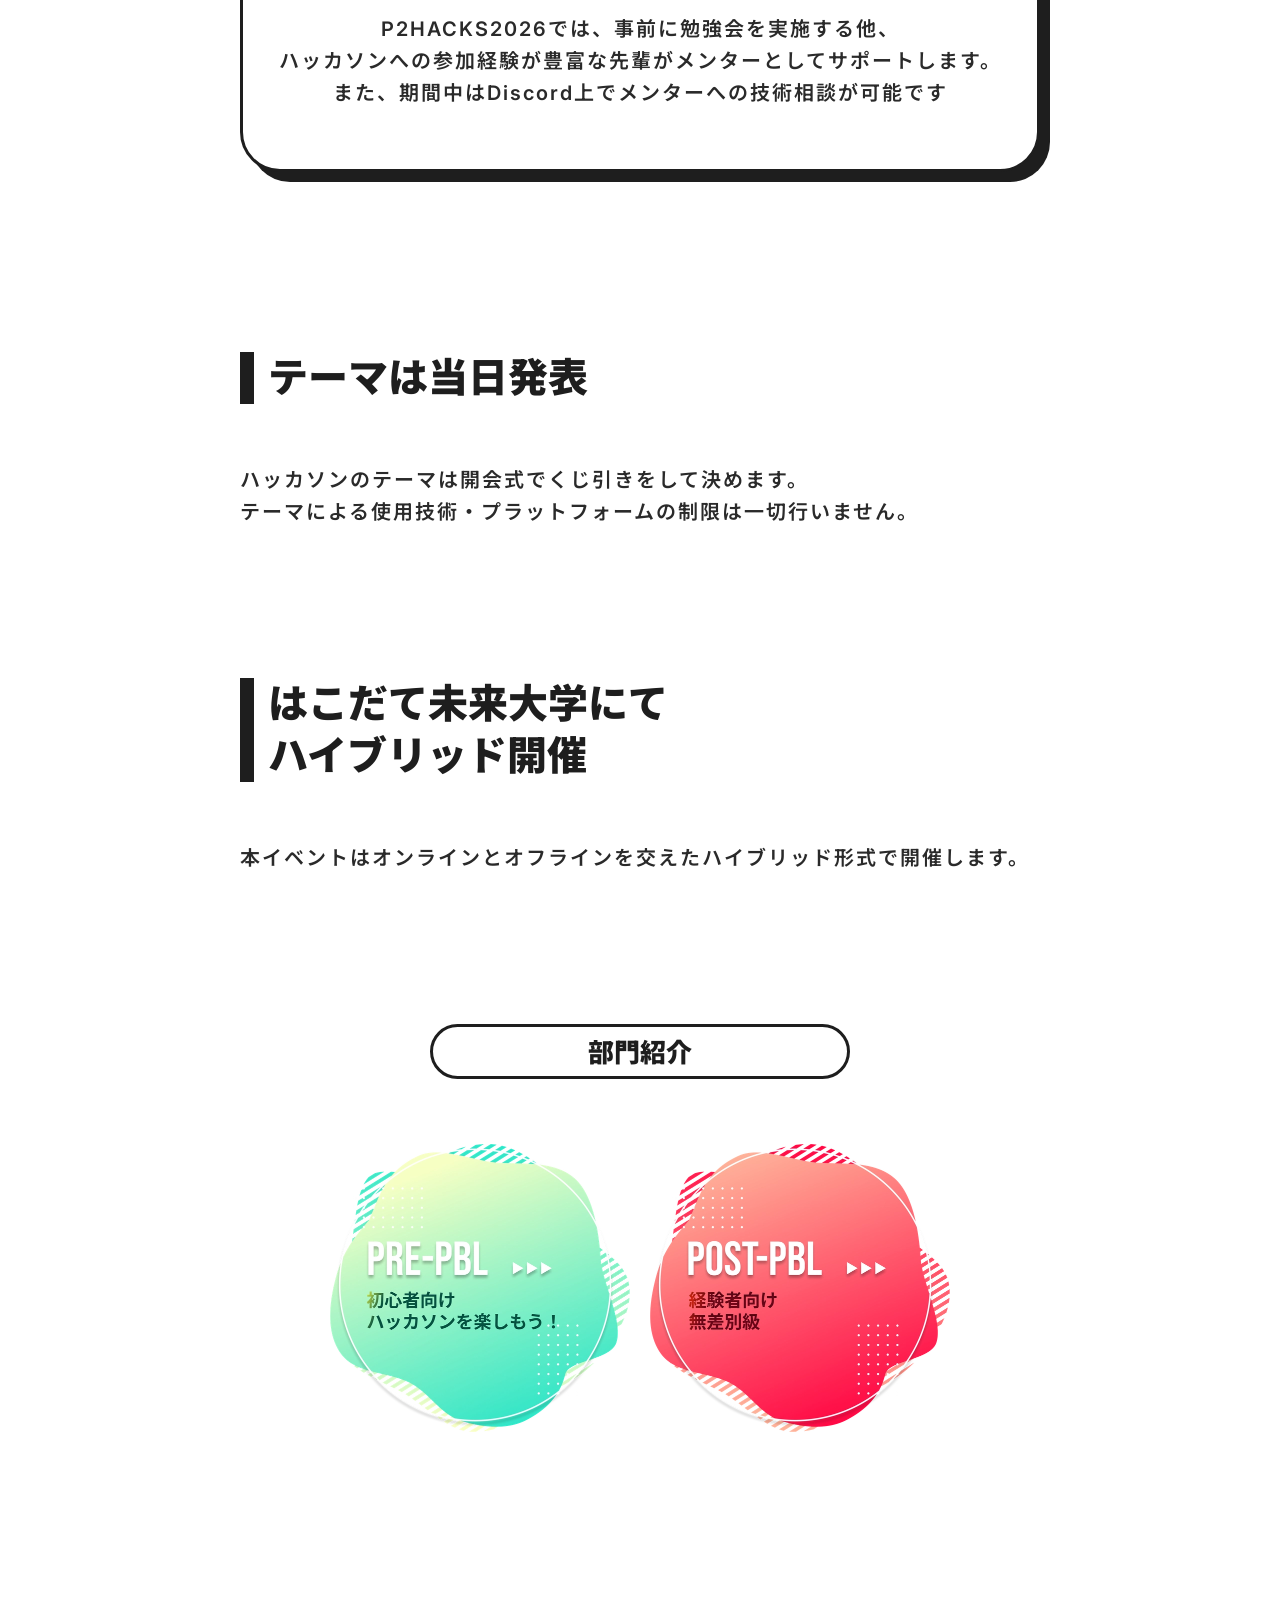
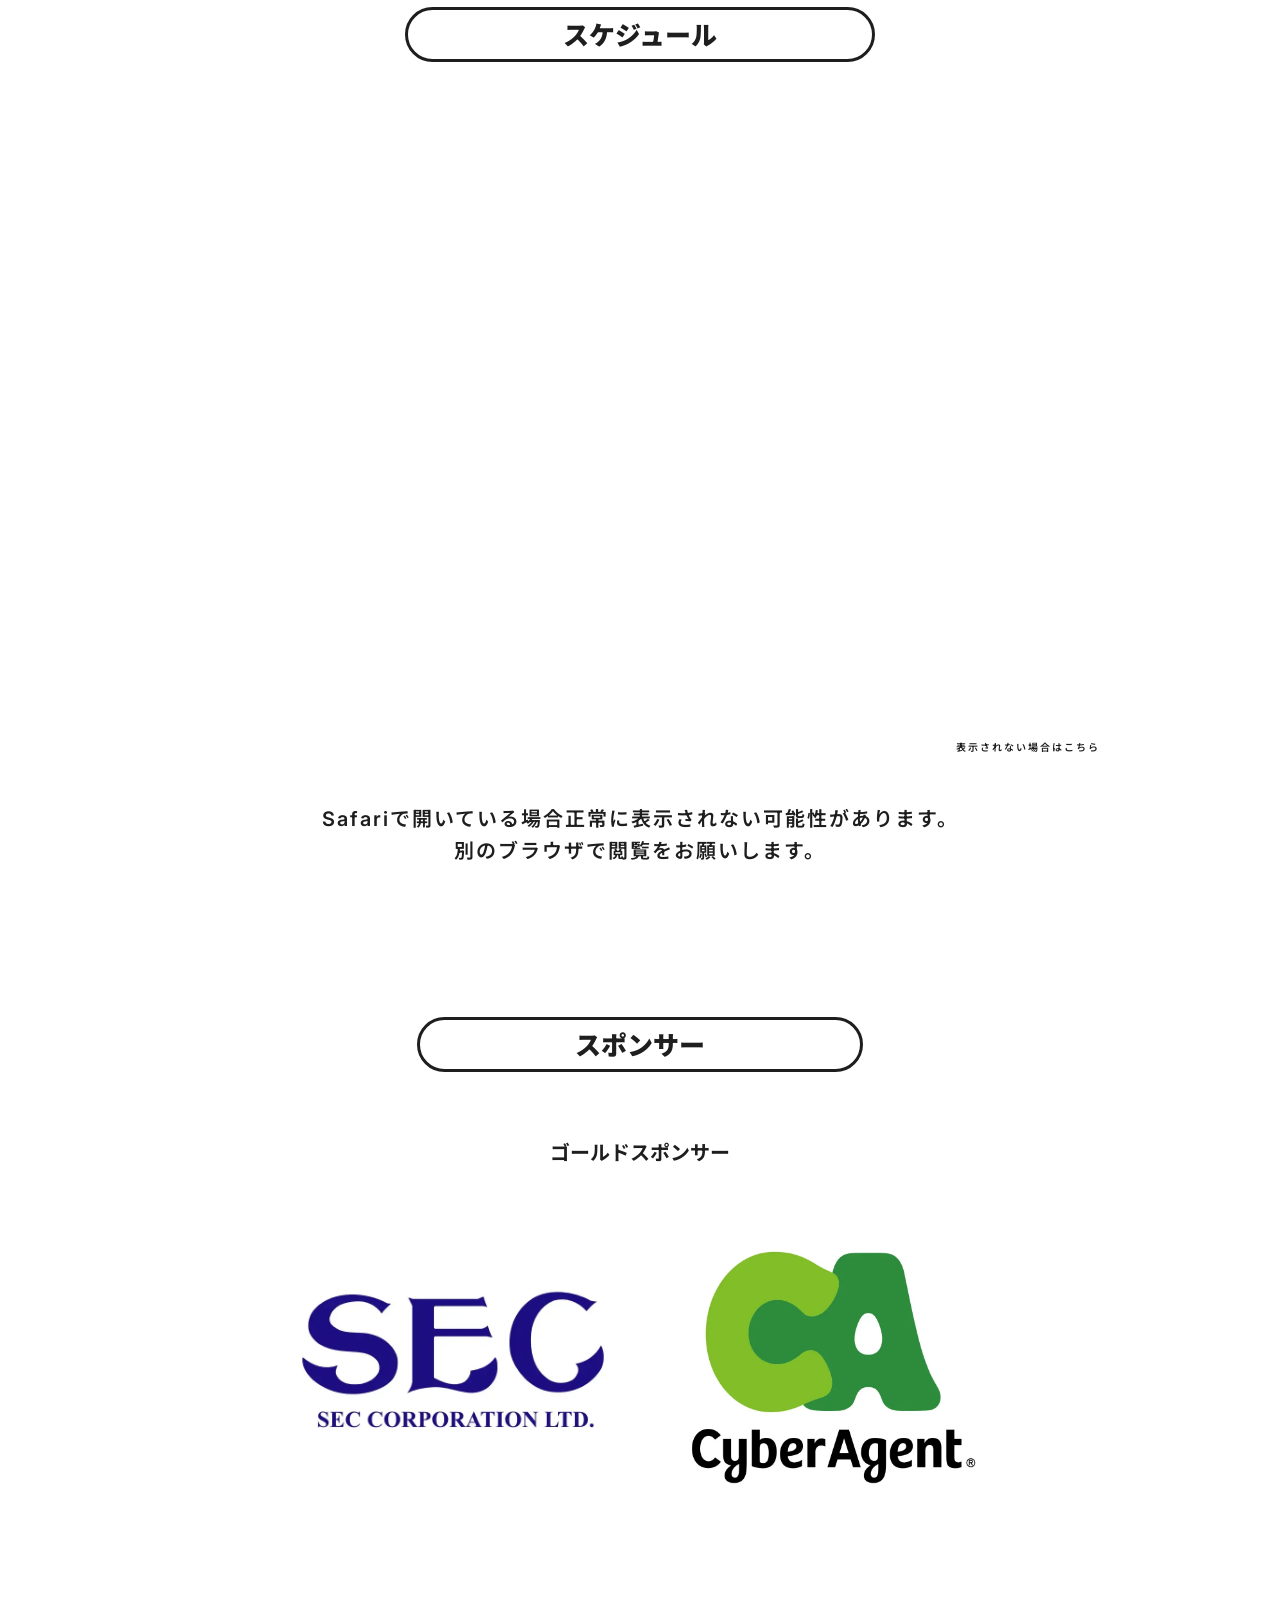
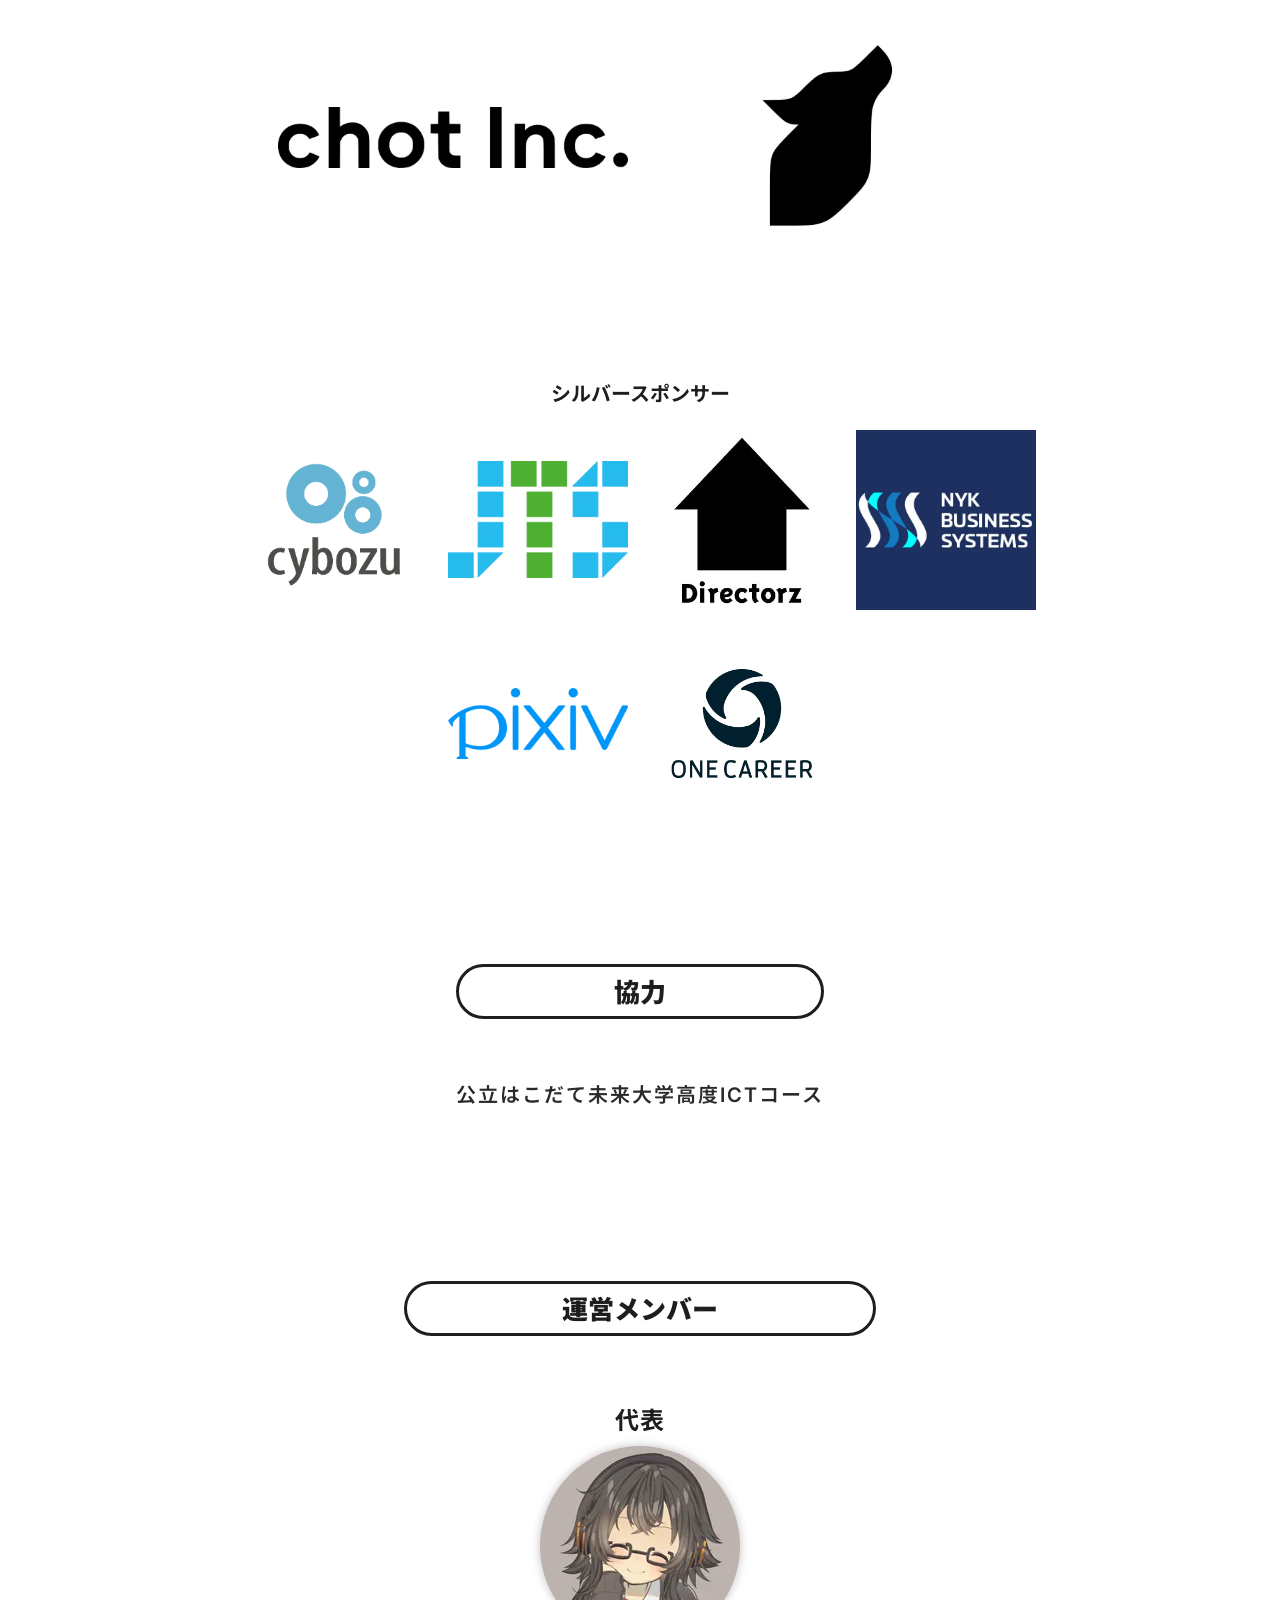
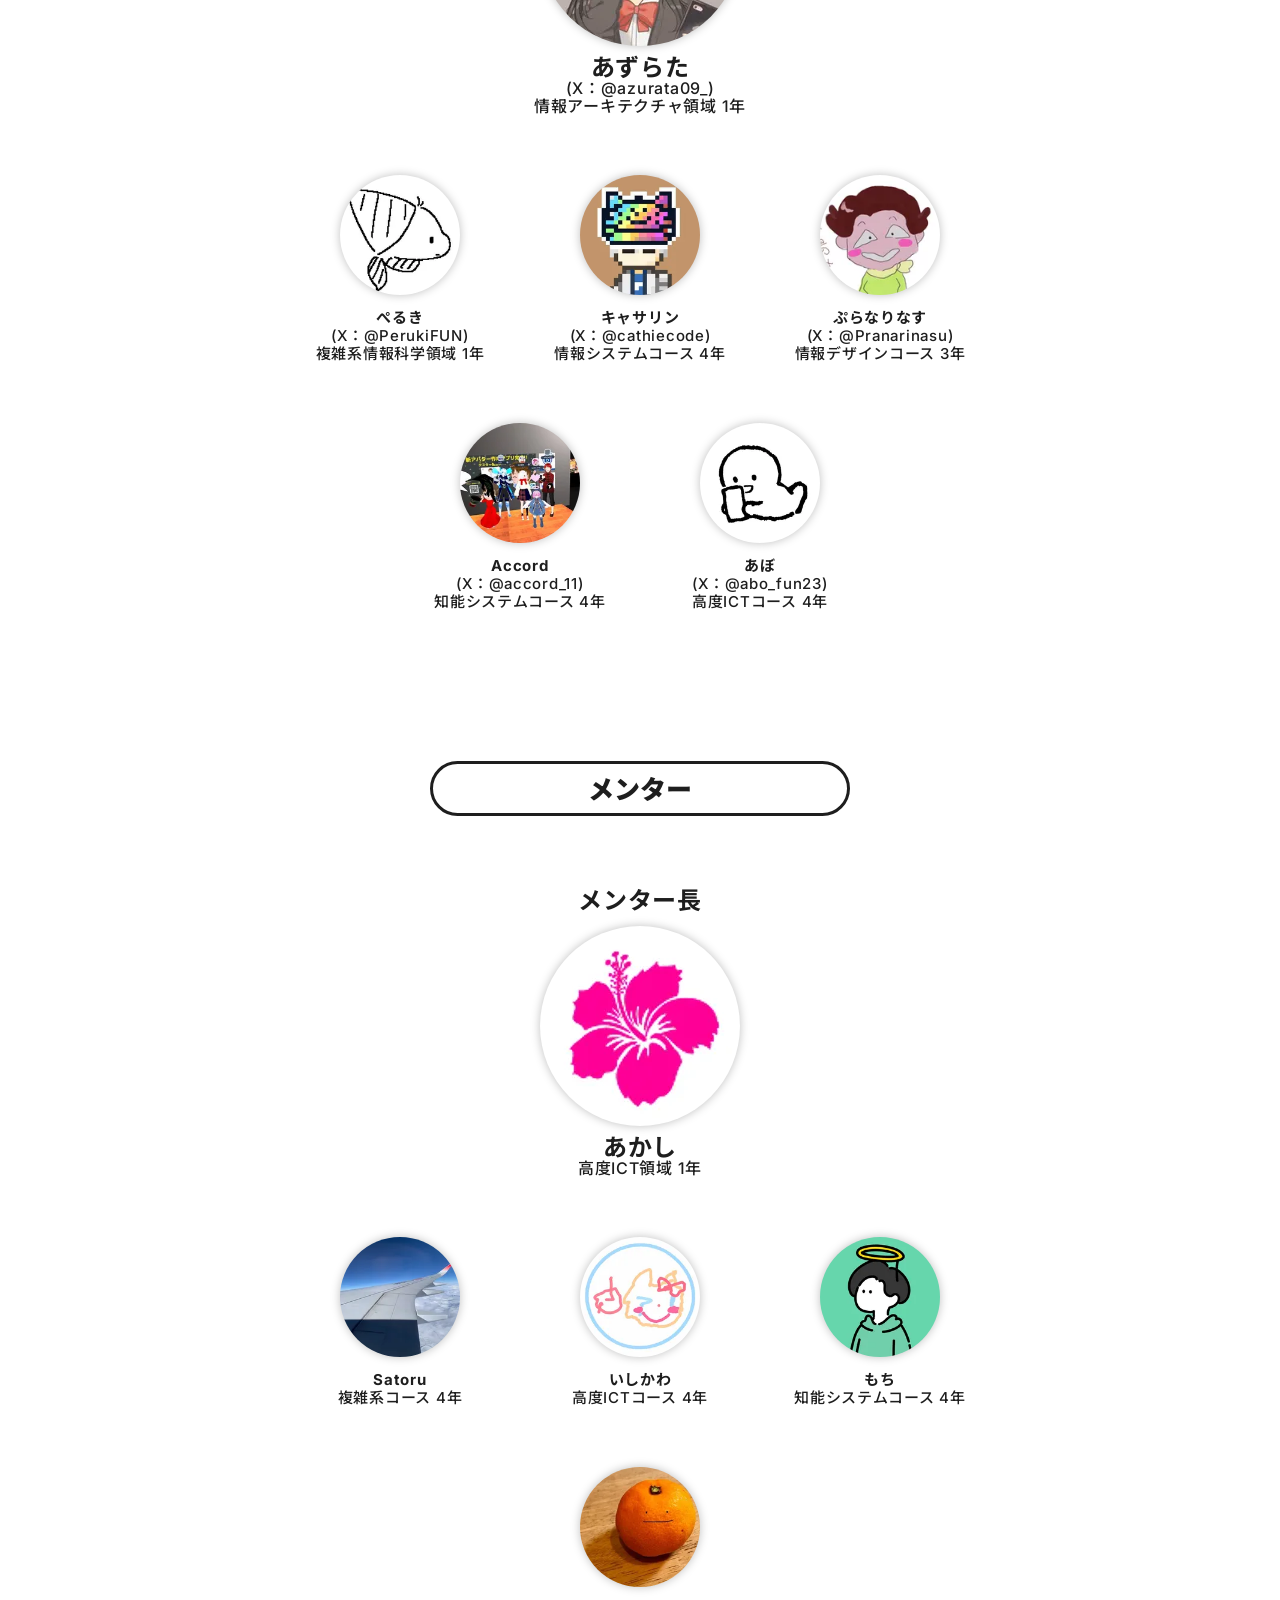
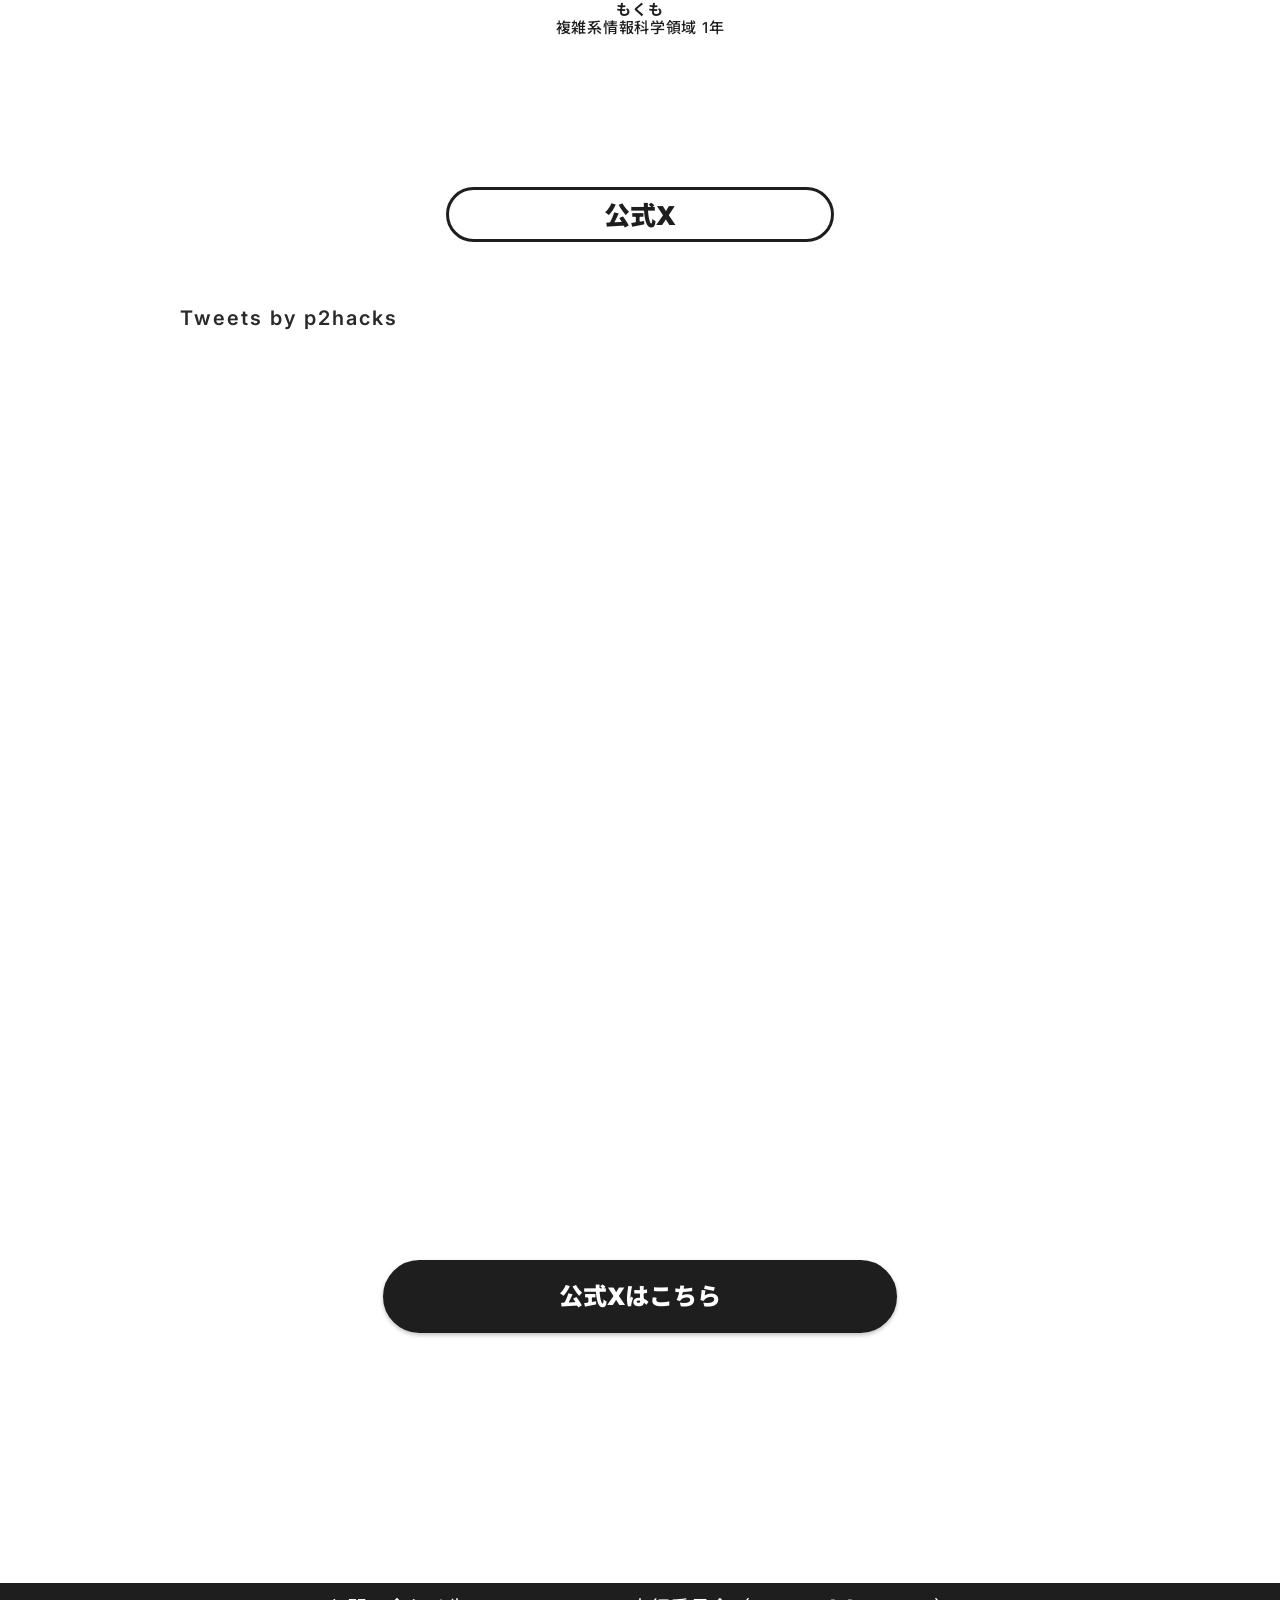
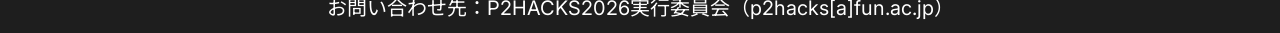
==== commit 9eb9ed95: "Sync" ====
--- a/index.html
+++ b/index.html
@@ -1,5 +1,5 @@
 <!DOCTYPE html><html lang="ja"> <head><meta charset="UTF-8"><meta name="viewport" content="width=device-width, initial-scale=1.0"><title>P2HACKS2026</title><link rel="preconnect" href="https://fonts.googleapis.com"><link rel="preconnect" href="https://fonts.gstatic.com" crossorigin><link href="https://fonts.googleapis.com/css2?family=Inter:ital,opsz,wght@0,14..32,100..900;1,14..32,100..900&family=Noto+Sans+JP:wght@100..900&family=Noto+Sans:ital,wght@0,100..900;1,100..900&display=swap" rel="stylesheet"><link rel="icon" href="/favicon.ico"><meta property="og:title" content="P2HACKS2026"><meta property="og:site_name" content="P2HACKS2026"><meta property="og:url" content="https://p2hacks2026.github.io/"><meta property="og:image" content="https://p2hacks2026.github.io/ogp.png"><meta property="og:type" content="website"><meta name="twitter:card" content="summary_large_image"><!-- <ViewTransitions /> --><link rel="stylesheet" href="/astroassets/index.DAKA0esa.css">
-<link rel="stylesheet" href="/astroassets/index.BEz2Vcz_.css">
+<link rel="stylesheet" href="/astroassets/index.DFA_vpJS.css">
 <style>.TrimLineFader[data-astro-cid-slod673q]{display:inline-block;position:relative}.TrimLineFader[data-astro-cid-slod673q].block{display:block}.inner[data-astro-cid-slod673q]{display:inline-block;visibility:hidden;transition:visibility step-end .25s;@media (prefers-reduced-motion: reduce){visibility:visible}}.TrimLineFader[data-astro-cid-slod673q].block .inner[data-astro-cid-slod673q]{display:block}.TrimLineFader[data-astro-cid-slod673q]:before{position:absolute;background-color:var(--color-text);inset:0;opacity:0;content:" "}.TrimLineFader[data-astro-cid-slod673q].is-visible .inner[data-astro-cid-slod673q]{visibility:visible}.TrimLineFader[data-astro-cid-slod673q].is-visible:before{animation:FadingCover ease-in-out .5s forwards;@media (prefers-reduced-motion: reduce){animation:none;opacity:0}}@keyframes FadingCover{0%{transform:scaleX(0);transform-origin:0 0;opacity:0}49%{transform:scaleX(1);transform-origin:0 0;opacity:1}50%{transform:scaleX(1);transform-origin:100% 100%;opacity:1}99%{transform:scaleX(0);transform-origin:100% 100%;opacity:0}to{transform:scaleX(0);transform-origin:100% 100%;opacity:0}}
 .ArticleDescription[data-astro-cid-cta3o4h5]{text-align:center;font-weight:600;@media screen and (min-width: 590px){line-height:160%;letter-spacing:.1em}}.ArticleSection[data-astro-cid-worou3s5]{font-weight:600}.main[data-astro-cid-sxfw5txc]{font-size:3em;text-align:center;color:var(--color-text);font-weight:700;font-family:Inter}.sub[data-astro-cid-sxfw5txc]{color:var(--color-text);text-align:center;font-size:1em;font-weight:400;line-height:160%;letter-spacing:.5em}.WrappedBox[data-astro-cid-642ucxle]{padding-top:24px}.box[data-astro-cid-642ucxle]{position:relative;border-radius:40px;border:3px solid var(--color-text);background:#fff;box-shadow:10px 10px 0 0 var(--color-text);padding:40px 25px 35px;color:var(--color-text-alt);text-align:center;font-style:normal;font-weight:600;line-height:160%;letter-spacing:.1em;@media screen and (min-width: 1025px){padding:65px 20px 60px}}.title[data-astro-cid-642ucxle]{box-sizing:border-box;position:absolute;top:0;left:50%;transform:translate(-50%,-50%);border-radius:30px;background:var(--color-text);padding:0 25px;height:2.5rem;line-height:2.5rem;vertical-align:middle;word-break:keep-all;color:#fff;text-align:center;font-size:1.3em;font-weight:900;@media screen and (min-width: 1025px){padding:0 40px;min-width:50%}}
 .SectionParagraph[data-astro-cid-y54r4ufh]{margin:30px 0 0;color:var(--color-text-alt);font-weight:600;line-height:160%;letter-spacing:.1em;padding:0;@media screen and (min-width: 590px){margin:60px 0 0}}.SectionTitle[data-astro-cid-azbpcp4f]{display:inline-block;color:var(--color-text);font-size:2em;font-style:normal;font-weight:900;line-height:1.3em;width:100%}.inner[data-astro-cid-azbpcp4f]{padding-left:.35em;border-left:var(--color-text) solid .35em}
@@ -77,7 +77,7 @@
 
     loaderDiv.remove();
   })();
-</script> <div class="Hero" data-astro-cid-bbe6dxrz>  <img class="HeroBackground" src="/hero-background-fallback.png" alt="" width="1440" height="1025" fetchpriority="high" data-astro-cid-j7pv25f6> <div class="HeroBox" data-astro-cid-j7pv25f6> <h1 data-astro-cid-j7pv25f6> <img src="/astroassets/logo-hero.BGmuaHL8_XY6Pg.svg" style="display: block;" loading="eager" alt="P2HACKS2026 2026/12/05 - 2026/12/13" data-astro-cid-j7pv25f6 width="624" height="513" decoding="async"> </h1> <div class="HeroStatus" data-astro-cid-j7pv25f6>Coming Soon…</div> </div>  </div>  <div class="Article" data-astro-cid-q7kxohas>  <div class="Container" data-astro-cid-d6puh33w> <div class="inner" data-astro-cid-d6puh33w>  <section data-astro-cid-j7pv25f6> <h2 data-astro-cid-j7pv25f6> <div class="ArticleTitle" data-astro-cid-sxfw5txc> <div class="main" data-astro-cid-sxfw5txc> <div class="TrimLineFader" data-fader data-astro-cid-slod673q> <div class="inner" data-astro-cid-slod673q>  
+</script> <div class="Hero" data-astro-cid-bbe6dxrz>  <img class="HeroBackground" src="/hero-background-fallback.png" alt="" width="1440" height="1025" fetchpriority="high" data-astro-cid-j7pv25f6> <video class="HeroBackground" autoplay loop muted playsinline poster="/hero-background-fallback.png" aria-hidden="true" data-astro-cid-j7pv25f6> <source src="/astroassets/hero-background.CC3irXQH.webm" type="video/webm" data-astro-cid-j7pv25f6> </video> <div class="HeroBox" data-astro-cid-j7pv25f6> <h1 data-astro-cid-j7pv25f6> <img src="/astroassets/logo-hero.BGmuaHL8_XY6Pg.svg" style="display: block;" loading="eager" alt="P2HACKS2026 2026/12/05 - 2026/12/13" data-astro-cid-j7pv25f6 width="624" height="513" decoding="async"> </h1> <div class="HeroStatus" data-astro-cid-j7pv25f6>Coming Soon…</div> </div>  </div>  <div class="Article" data-astro-cid-q7kxohas>  <div class="Container" data-astro-cid-d6puh33w> <div class="inner" data-astro-cid-d6puh33w>  <section data-astro-cid-j7pv25f6> <h2 data-astro-cid-j7pv25f6> <div class="ArticleTitle" data-astro-cid-sxfw5txc> <div class="main" data-astro-cid-sxfw5txc> <div class="TrimLineFader" data-fader data-astro-cid-slod673q> <div class="inner" data-astro-cid-slod673q>  
 What is P2HACKS?
   </div> </div>   </div> <div class="sub" data-astro-cid-sxfw5txc> <div class="TrimLineFader" data-fader data-astro-cid-slod673q> <div class="inner" data-astro-cid-slod673q> P2HACKSってなに？ </div> </div>   </div> </div>  </h2> <div style="height: 3em;"></div> <p data-astro-cid-j7pv25f6> <div class="ArticleDescription" data-astro-cid-cta3o4h5> 
 はこだて未来大学の学部3年次に行われるプロジェクト学習を控えた、<br class="PcBr" data-astro-cid-5ppyrame> 
@@ -99,7 +99,7 @@
  </div>  </p>  </div>  </section>  </div> </div>  <div style="height: 7.5em;"></div> <div class="Container" data-astro-cid-d6puh33w> <div class="inner is-large" data-astro-cid-d6puh33w>  <section data-astro-cid-j7pv25f6> <div class="ArticleSection" data-astro-cid-worou3s5>  <h2 data-astro-cid-j7pv25f6> <div class="WrappedHeadding" data-astro-cid-npi7spkl> <div class="inner" data-astro-cid-npi7spkl> 部門紹介 </div> </div>  </h2> <div style="height: 65px" data-astro-cid-j7pv25f6></div> <div class="section-gallery" data-astro-cid-j7pv25f6> <a href="/prepbl" data-astro-cid-j7pv25f6> <img src="/astroassets/logo_pre-pbl.DhNnZTHh_Z1EYGJ7.webp" style="width: 300px; height: 300px;" alt="PRE-PBL 初心者向けハッカソンを楽しもう" data-astro-cid-j7pv25f6 width="600" height="600" loading="lazy" decoding="async"> </a> <a href="/postpbl" data-astro-cid-j7pv25f6> <img src="/astroassets/logo_post-pbl.C9ytakXK_1Mc0iV.webp" style="width: 300px; height: 300px;" alt="POST-PBL 履修経験を問わず参加可能" data-astro-cid-j7pv25f6 width="600" height="600" loading="lazy" decoding="async"> </a> </div>  </div>  </section> <div style="height: 8.5em;"></div> <section data-astro-cid-j7pv25f6> <div class="ArticleSection" data-astro-cid-worou3s5>  <h2 data-astro-cid-j7pv25f6> <div class="WrappedHeadding" data-astro-cid-npi7spkl> <div class="inner" data-astro-cid-npi7spkl> スケジュール </div> </div>  </h2> <div class="SectionParagraph" data-astro-cid-y54r4ufh>  <iframe class="schedule-frame" src="https://calendar.google.com/calendar/embed?height=600&wkst=1&ctz=Asia%2FTokyo&bgcolor=%23ffffff&mode=AGENDA&showDate=0&showPrint=0&showTitle=0&src=c_e0a6dcf4bd7d4005b1508a7e0ef20fb8eb6afb9fad47b7a888368a822d7162f0%40group.calendar.google.com&color=%237986CB" style="border-width:0" width="292" height="600" frameborder="0" scrolling="no" data-astro-cid-j7pv25f6></iframe> <div style="text-align: right; font-size: 0.5em;" data-astro-cid-j7pv25f6> <a style="color: var(--color-text); text-decoration: none;" href="https://calendar.google.com/calendar/embed?wkst=1&ctz=Asia%2FTokyo&bgcolor=%23ffffff&showPrint=0&showTabs=0&showTz=0&showCalendars=0&mode=AGENDA&showDate=0&src=c_e0a6dcf4bd7d4005b1508a7e0ef20fb8eb6afb9fad47b7a888368a822d7162f0%40group.calendar.google.com&color=%237986CB" data-astro-cid-j7pv25f6>表示されない場合はこちら</a> </div>  </div>  <div style="height: 2em;"></div> <div class="ArticleDescription" data-astro-cid-cta3o4h5> 
 Safariで開いている場合正常に表示されない可能性があります。<br class="PcBr" data-astro-cid-5ppyrame> 
 別のブラウザで閲覧をお願いします。
- </div>   </div>  </section> <div style="height: 7.5em;"></div> <section data-astro-cid-j7pv25f6> <div class="ArticleSection" data-astro-cid-worou3s5>  <h2 data-astro-cid-j7pv25f6> <div class="WrappedHeadding" data-astro-cid-npi7spkl> <div class="inner" data-astro-cid-npi7spkl> スポンサー </div> </div>  </h2> <div style="height: 3.5em;"></div> <p class="coming-soon" data-astro-cid-j7pv25f6>Coming Soon…</p>  </div>  </section> <div style="height: 7.5em;"></div> <section data-astro-cid-j7pv25f6> <div class="ArticleSection" data-astro-cid-worou3s5>  <h2 data-astro-cid-j7pv25f6> <div class="WrappedHeadding" data-astro-cid-npi7spkl> <div class="inner" data-astro-cid-npi7spkl> 協力 </div> </div>  </h2> <div class="SectionParagraph" data-astro-cid-y54r4ufh>  <ul style="text-align: center" data-astro-cid-j7pv25f6> <li data-astro-cid-j7pv25f6>公立はこだて未来大学高度ICTコース</li> </ul>  </div>   </div>  </section> <div style="height: 7.5em;"></div> <section data-astro-cid-j7pv25f6> <div class="ArticleSection" data-astro-cid-worou3s5>  <div class="WrappedHeadding" data-astro-cid-npi7spkl> <div class="inner" data-astro-cid-npi7spkl> 運営メンバー </div> </div>  <div class="MemberGallery" data-astro-cid-cjfoe7jl> <div class="inner" data-astro-cid-cjfoe7jl>  <div class="MemberGalleryItem is-large" data-astro-cid-3u6icvsj>  <a class="Member is-large" href="https://x.com/azurata09_" data-astro-cid-exjcnk3b> <div class="role" data-astro-cid-exjcnk3b>代表</div> <img src="/astroassets/icon_azurata09_.B7GlOI9N_Z16Clt4.webp" class="image" alt="" data-astro-cid-exjcnk3b width="200" height="200" loading="lazy" decoding="async"> <div data-astro-cid-exjcnk3b> <span class="name" data-astro-cid-exjcnk3b>あずらた</span><br data-astro-cid-exjcnk3b>   <span class="social" data-astro-cid-exjcnk3b> (X：@azurata09_) </span> <br data-astro-cid-exjcnk3b>   <span class="jobtitle" data-astro-cid-exjcnk3b>情報アーキテクチャ領域 1年</span> </div> </a>   </div>  <div class="MemberGalleryItem" data-astro-cid-3u6icvsj>  <a class="Member" href="https://x.com/PerukiFUN" data-astro-cid-exjcnk3b>  <img src="/astroassets/icon_peruki.BIICbB0p_2wNAkG.webp" class="image" alt="" data-astro-cid-exjcnk3b width="200" height="200" loading="lazy" decoding="async"> <div data-astro-cid-exjcnk3b> <span class="name" data-astro-cid-exjcnk3b>ぺるき</span><br data-astro-cid-exjcnk3b>   <span class="social" data-astro-cid-exjcnk3b> (X：@PerukiFUN) </span> <br data-astro-cid-exjcnk3b>   <span class="jobtitle" data-astro-cid-exjcnk3b>複雑系情報科学領域 1年</span> </div> </a>   </div>  <div class="MemberGalleryItem" data-astro-cid-3u6icvsj>  <a class="Member" href="https://x.com/cathiecode" data-astro-cid-exjcnk3b>  <img src="/astroassets/icon_cathiecode.as7i06bb_v8XJq.webp" class="image" alt="" data-astro-cid-exjcnk3b width="200" height="200" loading="lazy" decoding="async"> <div data-astro-cid-exjcnk3b> <span class="name" data-astro-cid-exjcnk3b>キャサリン</span><br data-astro-cid-exjcnk3b>   <span class="social" data-astro-cid-exjcnk3b> (X：@cathiecode) </span> <br data-astro-cid-exjcnk3b>   <span class="jobtitle" data-astro-cid-exjcnk3b>情報システム4年</span> </div> </a>   </div>  <div class="MemberGalleryItem" data-astro-cid-3u6icvsj>  <a class="Member" href="https://x.com/Pranarinasu" data-astro-cid-exjcnk3b>  <img src="/astroassets/icon_pranarinasu.B-1vKNsL_Z1BWWek.webp" class="image" alt="" data-astro-cid-exjcnk3b width="200" height="200" loading="lazy" decoding="async"> <div data-astro-cid-exjcnk3b> <span class="name" data-astro-cid-exjcnk3b>ぷらなりなす</span><br data-astro-cid-exjcnk3b>   <span class="social" data-astro-cid-exjcnk3b> (X：@Pranarinasu) </span> <br data-astro-cid-exjcnk3b>   <span class="jobtitle" data-astro-cid-exjcnk3b>情報デザイン 3年</span> </div> </a>   </div>  <div class="MemberGalleryItem" data-astro-cid-3u6icvsj>  <a class="Member" href="https://x.com/accord_11" data-astro-cid-exjcnk3b>  <img src="/astroassets/icon_accord.31xtgPXe_Z2a6z1a.webp" class="image" alt="" data-astro-cid-exjcnk3b width="200" height="200" loading="lazy" decoding="async"> <div data-astro-cid-exjcnk3b> <span class="name" data-astro-cid-exjcnk3b>Accord</span><br data-astro-cid-exjcnk3b>   <span class="social" data-astro-cid-exjcnk3b> (X：@accord_11) </span> <br data-astro-cid-exjcnk3b>   <span class="jobtitle" data-astro-cid-exjcnk3b>知能システムコース 4年</span> </div> </a>   </div>  <div class="MemberGalleryItem" data-astro-cid-3u6icvsj>  <a class="Member" href="https://x.com/abo_fun23" data-astro-cid-exjcnk3b>  <img src="/astroassets/icon_abo.CXPyLIE2_1hJfvt.webp" class="image" alt="" data-astro-cid-exjcnk3b width="200" height="200" loading="lazy" decoding="async"> <div data-astro-cid-exjcnk3b> <span class="name" data-astro-cid-exjcnk3b>あぼ</span><br data-astro-cid-exjcnk3b>   <span class="social" data-astro-cid-exjcnk3b> (X：@abo_fun23) </span> <br data-astro-cid-exjcnk3b>   <span class="jobtitle" data-astro-cid-exjcnk3b>高度ICTコース 4年</span> </div> </a>   </div>   </div> </div>   </div>  </section> <div style="height: 7.5em;"></div> <section data-astro-cid-j7pv25f6> <div class="ArticleSection" data-astro-cid-worou3s5>  <div class="WrappedHeadding" data-astro-cid-npi7spkl> <div class="inner" data-astro-cid-npi7spkl> メンター </div> </div>  <div style="height: 3.5em;"></div> <p class="coming-soon" data-astro-cid-j7pv25f6>Coming Soon…</p>  </div>  </section> <div style="height: 7.5em;"></div> <section data-astro-cid-j7pv25f6> <div class="ArticleSection" data-astro-cid-worou3s5>  <h2 data-astro-cid-j7pv25f6> <div class="WrappedHeadding" data-astro-cid-npi7spkl> <div class="inner" data-astro-cid-npi7spkl> 公式X </div> </div>  </h2> <div class="SectionParagraph" data-astro-cid-y54r4ufh>  <div class="Twitter" data-astro-cid-j7pv25f6> <a class="twitter-timeline" data-lang="ja" data-width="292" data-height="888" href="https://twitter.com/p2hacks?ref_src=twsrc%5Etfw" data-astro-cid-j7pv25f6>
+ </div>   </div>  </section> <div style="height: 7.5em;"></div> <section data-astro-cid-j7pv25f6> <div class="ArticleSection" data-astro-cid-worou3s5>  <h2 data-astro-cid-j7pv25f6> <div class="WrappedHeadding" data-astro-cid-npi7spkl> <div class="inner" data-astro-cid-npi7spkl> スポンサー </div> </div>  </h2> <div style="height: 3.5em;"></div> <h3 style="text-align: center" data-astro-cid-j7pv25f6>ゴールドスポンサー</h3> <div class="SponsorGallery" data-astro-cid-wgpc3yvx> <div class="SponsorGalleryItem gold" data-astro-cid-xmup3e23>  <a href="https://www.secnet.co.jp/" data-astro-cid-eycpdzdb> <img src="/astroassets/sec.DW9YLSTA_19Vg43.webp" class="SponsorLogo" alt="株式会社エスイーシー" data-astro-cid-eycpdzdb width="750" height="750" loading="lazy" decoding="async"> </a>   </div> <div class="SponsorGalleryItem gold" data-astro-cid-xmup3e23>  <a href="https://www.cyberagent.co.jp/" data-astro-cid-eycpdzdb> <img src="/astroassets/ca.kJ4ECthj_ZyIHuk.webp" class="SponsorLogo" alt="株式会社サイバーエージェント" data-astro-cid-eycpdzdb width="1090" height="952" loading="lazy" decoding="async"> </a>   </div> <div class="SponsorGalleryItem gold" data-astro-cid-xmup3e23>  <a href="https://chot-inc.com/" data-astro-cid-eycpdzdb> <img src="/astroassets/chot.CCS9WBz3_Z14b0kX.webp" class="SponsorLogo" alt="ちょっと株式会社" data-astro-cid-eycpdzdb width="1000" height="176" loading="lazy" decoding="async"> </a>   </div> <div class="SponsorGalleryItem gold" data-astro-cid-xmup3e23>  <a href="https://www.fenrir-inc.com/jp/" data-astro-cid-eycpdzdb> <img src="/astroassets/fenrer.BwVPMxHN_Z1q3vnM.webp" class="SponsorLogo" alt="フェンリル株式会社" data-astro-cid-eycpdzdb width="1080" height="1080" loading="lazy" decoding="async"> </a>   </div>  </div>  <div style="height: 3.5em;"></div> <h3 style="text-align: center" data-astro-cid-j7pv25f6>シルバースポンサー</h3> <div class="SponsorGallery" data-astro-cid-wgpc3yvx> <div class="SponsorGalleryItem silver" data-astro-cid-xmup3e23>  <a href="https://cybozu.co.jp/" data-astro-cid-eycpdzdb> <img src="/astroassets/cybozu.iOxhJpb9_Z19BNg2.webp" class="SponsorLogo" alt="サイボウズ株式会社" data-astro-cid-eycpdzdb width="517" height="457" loading="lazy" decoding="async"> </a>   </div> <div class="SponsorGalleryItem silver" data-astro-cid-xmup3e23>  <a href="https://www.jtsnet.co.jp/" data-astro-cid-eycpdzdb> <img src="/astroassets/jts.DSmEFYva_Z2pQ4Jf.webp" class="SponsorLogo" alt="株式会社ジャパンテクニカルソフトウェア" data-astro-cid-eycpdzdb width="500" height="327" loading="lazy" decoding="async"> </a>   </div> <div class="SponsorGalleryItem silver" data-astro-cid-xmup3e23>  <a href="https://directorz.co.jp/" data-astro-cid-eycpdzdb> <img src="/astroassets/directorz.ou2Z2OfH_wCzOC.webp" class="SponsorLogo" alt="株式会社ディレクターズ" data-astro-cid-eycpdzdb width="270" height="324" loading="lazy" decoding="async"> </a>   </div> <div class="SponsorGalleryItem silver" data-astro-cid-xmup3e23>  <a href="https://www.nykbs.co.jp/" data-astro-cid-eycpdzdb> <img src="/astroassets/nbs.BxtZw9GP_ZNU511.webp" class="SponsorLogo" alt="株式会社NYK Business Systems" data-astro-cid-eycpdzdb width="500" height="500" loading="lazy" decoding="async"> </a>   </div> <div class="SponsorGalleryItem silver" data-astro-cid-xmup3e23>  <a href="https://www.pixiv.co.jp/" data-astro-cid-eycpdzdb> <img src="/astroassets/pixiv.DXYsoKsu_ZQwJbt.webp" class="SponsorLogo" alt="ピクシブ株式会社" data-astro-cid-eycpdzdb width="500" height="196" loading="lazy" decoding="async"> </a>   </div> <div class="SponsorGalleryItem silver" data-astro-cid-xmup3e23>  <a href="https://onecareer.co.jp/" data-astro-cid-eycpdzdb> <img src="/astroassets/onecarrer.B_r8BEja_1vRDsP.webp" class="SponsorLogo" alt="株式会社ワンキャリア" data-astro-cid-eycpdzdb width="332" height="274" loading="lazy" decoding="async"> </a>   </div>  </div>   </div>  </section> <div style="height: 7.5em;"></div> <section data-astro-cid-j7pv25f6> <div class="ArticleSection" data-astro-cid-worou3s5>  <h2 data-astro-cid-j7pv25f6> <div class="WrappedHeadding" data-astro-cid-npi7spkl> <div class="inner" data-astro-cid-npi7spkl> 協力 </div> </div>  </h2> <div class="SectionParagraph" data-astro-cid-y54r4ufh>  <ul style="text-align: center" data-astro-cid-j7pv25f6> <li data-astro-cid-j7pv25f6>公立はこだて未来大学高度ICTコース</li> </ul>  </div>   </div>  </section> <div style="height: 7.5em;"></div> <section data-astro-cid-j7pv25f6> <div class="ArticleSection" data-astro-cid-worou3s5>  <div class="WrappedHeadding" data-astro-cid-npi7spkl> <div class="inner" data-astro-cid-npi7spkl> 運営メンバー </div> </div>  <div class="MemberGallery" data-astro-cid-cjfoe7jl> <div class="inner" data-astro-cid-cjfoe7jl>  <div class="MemberGalleryItem is-large" data-astro-cid-3u6icvsj>  <a class="Member is-large" href="https://x.com/azurata09_" data-astro-cid-exjcnk3b> <div class="role" data-astro-cid-exjcnk3b>代表</div> <img src="/astroassets/icon_azurata09_.B7GlOI9N_Z16Clt4.webp" class="image" alt="" data-astro-cid-exjcnk3b width="200" height="200" loading="lazy" decoding="async"> <div data-astro-cid-exjcnk3b> <span class="name" data-astro-cid-exjcnk3b>あずらた</span><br data-astro-cid-exjcnk3b>   <span class="social" data-astro-cid-exjcnk3b> (X：@azurata09_) </span> <br data-astro-cid-exjcnk3b>   <span class="jobtitle" data-astro-cid-exjcnk3b>情報アーキテクチャ領域 1年</span> </div> </a>   </div>  <div class="MemberGalleryItem" data-astro-cid-3u6icvsj>  <a class="Member" href="https://x.com/PerukiFUN" data-astro-cid-exjcnk3b>  <img src="/astroassets/icon_peruki.BIICbB0p_2wNAkG.webp" class="image" alt="" data-astro-cid-exjcnk3b width="200" height="200" loading="lazy" decoding="async"> <div data-astro-cid-exjcnk3b> <span class="name" data-astro-cid-exjcnk3b>ぺるき</span><br data-astro-cid-exjcnk3b>   <span class="social" data-astro-cid-exjcnk3b> (X：@PerukiFUN) </span> <br data-astro-cid-exjcnk3b>   <span class="jobtitle" data-astro-cid-exjcnk3b>複雑系情報科学領域 1年</span> </div> </a>   </div>  <div class="MemberGalleryItem" data-astro-cid-3u6icvsj>  <a class="Member" href="https://x.com/cathiecode" data-astro-cid-exjcnk3b>  <img src="/astroassets/icon_cathiecode.as7i06bb_v8XJq.webp" class="image" alt="" data-astro-cid-exjcnk3b width="200" height="200" loading="lazy" decoding="async"> <div data-astro-cid-exjcnk3b> <span class="name" data-astro-cid-exjcnk3b>キャサリン</span><br data-astro-cid-exjcnk3b>   <span class="social" data-astro-cid-exjcnk3b> (X：@cathiecode) </span> <br data-astro-cid-exjcnk3b>   <span class="jobtitle" data-astro-cid-exjcnk3b>情報システムコース 4年</span> </div> </a>   </div>  <div class="MemberGalleryItem" data-astro-cid-3u6icvsj>  <a class="Member" href="https://x.com/Pranarinasu" data-astro-cid-exjcnk3b>  <img src="/astroassets/icon_pranarinasu.B-1vKNsL_Z1BWWek.webp" class="image" alt="" data-astro-cid-exjcnk3b width="200" height="200" loading="lazy" decoding="async"> <div data-astro-cid-exjcnk3b> <span class="name" data-astro-cid-exjcnk3b>ぷらなりなす</span><br data-astro-cid-exjcnk3b>   <span class="social" data-astro-cid-exjcnk3b> (X：@Pranarinasu) </span> <br data-astro-cid-exjcnk3b>   <span class="jobtitle" data-astro-cid-exjcnk3b>情報デザインコース 3年</span> </div> </a>   </div>  <div class="MemberGalleryItem" data-astro-cid-3u6icvsj>  <a class="Member" href="https://x.com/accord_11" data-astro-cid-exjcnk3b>  <img src="/astroassets/icon_accord.31xtgPXe_Z2a6z1a.webp" class="image" alt="" data-astro-cid-exjcnk3b width="200" height="200" loading="lazy" decoding="async"> <div data-astro-cid-exjcnk3b> <span class="name" data-astro-cid-exjcnk3b>Accord</span><br data-astro-cid-exjcnk3b>   <span class="social" data-astro-cid-exjcnk3b> (X：@accord_11) </span> <br data-astro-cid-exjcnk3b>   <span class="jobtitle" data-astro-cid-exjcnk3b>知能システムコース 4年</span> </div> </a>   </div>  <div class="MemberGalleryItem" data-astro-cid-3u6icvsj>  <a class="Member" href="https://x.com/abo_fun23" data-astro-cid-exjcnk3b>  <img src="/astroassets/icon_abo.CXPyLIE2_1hJfvt.webp" class="image" alt="" data-astro-cid-exjcnk3b width="200" height="200" loading="lazy" decoding="async"> <div data-astro-cid-exjcnk3b> <span class="name" data-astro-cid-exjcnk3b>あぼ</span><br data-astro-cid-exjcnk3b>   <span class="social" data-astro-cid-exjcnk3b> (X：@abo_fun23) </span> <br data-astro-cid-exjcnk3b>   <span class="jobtitle" data-astro-cid-exjcnk3b>高度ICTコース 4年</span> </div> </a>   </div>   </div> </div>   </div>  </section> <div style="height: 7.5em;"></div> <section data-astro-cid-j7pv25f6> <div class="ArticleSection" data-astro-cid-worou3s5>  <div class="WrappedHeadding" data-astro-cid-npi7spkl> <div class="inner" data-astro-cid-npi7spkl> メンター </div> </div>   <div class="MemberGallery" data-astro-cid-cjfoe7jl> <div class="inner" data-astro-cid-cjfoe7jl>  <div class="MemberGalleryItem is-large" data-astro-cid-3u6icvsj>  <a class="Member is-large" data-astro-cid-exjcnk3b> <div class="role" data-astro-cid-exjcnk3b>メンター長</div> <img src="/astroassets/icon_akashi.C-54sfWJ_ZQDyJe.webp" class="image" alt="" data-astro-cid-exjcnk3b width="200" height="200" loading="lazy" decoding="async"> <div data-astro-cid-exjcnk3b> <span class="name" data-astro-cid-exjcnk3b>あかし</span><br data-astro-cid-exjcnk3b>  <span class="jobtitle" data-astro-cid-exjcnk3b>高度ICT領域 1年</span> </div> </a>   </div>  <div class="MemberGalleryItem" data-astro-cid-3u6icvsj>  <a class="Member" href="https://x.com/cmd8051020498" data-astro-cid-exjcnk3b>  <img src="/astroassets/icon_satoru.DfID-scK_Z1waVzc.webp" class="image" alt="" data-astro-cid-exjcnk3b width="200" height="200" loading="lazy" decoding="async"> <div data-astro-cid-exjcnk3b> <span class="name" data-astro-cid-exjcnk3b>Satoru</span><br data-astro-cid-exjcnk3b>  <span class="jobtitle" data-astro-cid-exjcnk3b>複雑系コース 4年</span> </div> </a>   </div>  <div class="MemberGalleryItem" data-astro-cid-3u6icvsj>  <a class="Member" data-astro-cid-exjcnk3b>  <img src="/astroassets/icon_ishikawa.P5cvNMfw_Q4Soh.webp" class="image" alt="" data-astro-cid-exjcnk3b width="200" height="200" loading="lazy" decoding="async"> <div data-astro-cid-exjcnk3b> <span class="name" data-astro-cid-exjcnk3b>いしかわ</span><br data-astro-cid-exjcnk3b>  <span class="jobtitle" data-astro-cid-exjcnk3b>高度ICTコース 4年</span> </div> </a>   </div>  <div class="MemberGalleryItem" data-astro-cid-3u6icvsj>  <a class="Member" href="https://x.com/tttmochittt" data-astro-cid-exjcnk3b>  <img src="/astroassets/icon_mochi.DLXzXxT3_1avrkk.webp" class="image" alt="" data-astro-cid-exjcnk3b width="200" height="200" loading="lazy" decoding="async"> <div data-astro-cid-exjcnk3b> <span class="name" data-astro-cid-exjcnk3b>もち</span><br data-astro-cid-exjcnk3b>  <span class="jobtitle" data-astro-cid-exjcnk3b>知能システムコース 4年</span> </div> </a>   </div>  <div class="MemberGalleryItem" data-astro-cid-3u6icvsj>  <a class="Member" href="https://x.com/moqumo222" data-astro-cid-exjcnk3b>  <img src="/astroassets/icon_moqumo.CDJewQnv_15KJXa.webp" class="image" alt="" data-astro-cid-exjcnk3b width="200" height="200" loading="lazy" decoding="async"> <div data-astro-cid-exjcnk3b> <span class="name" data-astro-cid-exjcnk3b>もくも</span><br data-astro-cid-exjcnk3b>  <span class="jobtitle" data-astro-cid-exjcnk3b>複雑系情報科学領域 1年</span> </div> </a>   </div>   </div> </div>   </div>  </section> <div style="height: 7.5em;"></div> <section data-astro-cid-j7pv25f6> <div class="ArticleSection" data-astro-cid-worou3s5>  <h2 data-astro-cid-j7pv25f6> <div class="WrappedHeadding" data-astro-cid-npi7spkl> <div class="inner" data-astro-cid-npi7spkl> 公式X </div> </div>  </h2> <div class="SectionParagraph" data-astro-cid-y54r4ufh>  <div class="Twitter" data-astro-cid-j7pv25f6> <a class="twitter-timeline" data-lang="ja" data-width="292" data-height="888" href="https://twitter.com/p2hacks?ref_src=twsrc%5Etfw" data-astro-cid-j7pv25f6>
 Tweets by p2hacks
 </a> <script async defer src="https://platform.twitter.com/widgets.js" charset="utf-8"></script> </div> <div style="height: 3.5em;"></div> <div style="text-align: center;" data-astro-cid-j7pv25f6> <a href="https://x.com/p2hacks" target="_blank" rel="noopener" data-astro-cid-j7pv25f6> <button class="ButtonB" data-astro-cid-sdbsc254> 公式Xはこちら </button>  </a> </div>  </div>   </div>  </section>  </div> </div>   </div>   </div> <div class="Footer" data-astro-cid-sz7xmlte>
 お問い合わせ先：P2HACKS2026実行委員会（p2hacks[a]fun.ac.jp）
--- a/astroassets/index.DFA_vpJS.css
+++ b/astroassets/index.DFA_vpJS.css
@@ -0,0 +1 @@
+.Hero[data-astro-cid-bbe6dxrz]{position:relative;height:calc(100vh - 60px);min-height:40vw;@media screen and (min-width: 1025px){height:calc(100vh - 70px);max-height:150vw}}.WrappedHeadding[data-astro-cid-npi7spkl]{text-align:center}.inner[data-astro-cid-npi7spkl]{display:inline-block;border-radius:999px;border:solid 3px var(--color-text);color:var(--color-text);text-align:center;font-size:1.3em;font-style:normal;font-weight:900;line-height:2em;padding:0 20px;@media screen and (min-width: 1025px){height:49px;padding:0 155px}}.Member[data-astro-cid-exjcnk3b]{display:block;color:var(--color-text);text-decoration:none;text-align:center;font-family:Inter,Noto Sans JP;font-size:13px;font-style:normal;font-weight:500;line-height:18px;letter-spacing:.72px;overflow-wrap:anywhere;@media screen and (min-width: 1025px){font-size:15px}}.Member[data-astro-cid-exjcnk3b].is-large{font-size:16px}.Member[data-astro-cid-exjcnk3b].is-large .image[data-astro-cid-exjcnk3b]{width:200px;height:200px}.image[data-astro-cid-exjcnk3b]{display:inline-block;width:120px;height:120px;margin:10px 0;object-fit:cover;border-radius:999px;background:#d3d3d3 50% / cover no-repeat;box-shadow:0 0 10px #00000040;@media screen and (min-width: 590px){width:120px;height:120px}}.role[data-astro-cid-exjcnk3b],.name[data-astro-cid-exjcnk3b]{font-weight:700}.is-large[data-astro-cid-exjcnk3b] .role[data-astro-cid-exjcnk3b]{font-size:24px;line-height:30px}.is-large[data-astro-cid-exjcnk3b] .name[data-astro-cid-exjcnk3b]{font-size:24px}.long-handle[data-astro-cid-exjcnk3b]{font-size:10px;@media screen and (min-width: 1025px){font-size:15px}}.MemberGallery[data-astro-cid-cjfoe7jl]{display:flex;justify-content:center}.inner[data-astro-cid-cjfoe7jl]{display:flex;flex-wrap:wrap;justify-content:center;margin-top:70px;gap:40px 0;@media screen and (min-width: 1025px){gap:50px 20px;width:734px}}.MemberGalleryItem[data-astro-cid-3u6icvsj]{text-align:center;width:50%;@media screen and (min-width: 1025px){width:220px}}.is-large[data-astro-cid-3u6icvsj]{display:flex;justify-content:center;width:100%}.ButtonB[data-astro-cid-sdbsc254]{padding:19px 54px;border:solid 4px var(--color-text);border-radius:67px;background-color:var(--color-text);box-shadow:0 2px 4px #00000040;color:#fff;text-align:center;font-size:1.2em;font-weight:900;transition:background-color .3s ease,color .3s ease;cursor:pointer;@media screen and (min-width: 590px){min-width:514px}}.ButtonB[data-astro-cid-sdbsc254]:hover{background-color:#fff;color:#000}.SponsorLogo[data-astro-cid-eycpdzdb]{display:block;width:100%;aspect-ratio:1;height:auto;object-fit:contain}.SponsorGallery[data-astro-cid-wgpc3yvx]{display:flex;flex-wrap:wrap;justify-content:center;gap:24px;margin-top:24px}.SponsorGalleryItem[data-astro-cid-xmup3e23]{width:calc((100% - 24px)/4);max-width:180px}.SponsorGalleryItem[data-astro-cid-xmup3e23].gold{width:calc((100% - 24px)/2);max-width:350px}.twitter-timeline{width:100%!important;height:100%!important}.HeroInner[data-astro-cid-j7pv25f6]{position:absolute;inset:0;background-color:#000}.HeroBackground[data-astro-cid-j7pv25f6]{position:absolute;inset:0;width:100%;height:100%;object-fit:cover;object-position:center;@media (prefers-reduced-motion: reduce){filter:brightness(0)}}.HeroBox[data-astro-cid-j7pv25f6]{position:absolute;left:50%;top:50%;width:min(624px,calc(100% - 40px));transform:translate(-50%,-50%);color:#fff;text-align:center}.HeroBox[data-astro-cid-j7pv25f6] h1[data-astro-cid-j7pv25f6] img[data-astro-cid-j7pv25f6]{width:min(235px,100%);height:auto;margin:auto;@media screen and (min-width: 590px){width:295px}@media screen and (min-width: 1025px){width:470px}}.HeroStatus[data-astro-cid-j7pv25f6]{margin-top:clamp(40px,7.6vw,110px);filter:drop-shadow(0px 0px 3px #fff9);font-size:clamp(28px,4.45vw,64px);font-weight:700;line-height:normal;letter-spacing:.1em;white-space:nowrap}.Twitter[data-astro-cid-j7pv25f6]{display:flex;justify-content:center;overflow:hidden;height:400px;@media screen and (min-width: 1025px){max-height:none;height:888px}}.section-gallery[data-astro-cid-j7pv25f6]{display:flex;flex-direction:column;justify-content:center;gap:20px;@media screen and (min-width: 590px){flex-direction:row;gap:20px}}.section-gallery[data-astro-cid-j7pv25f6]>[data-astro-cid-j7pv25f6]{height:auto;text-align:center;@media screen and (min-width: 590px){width:min(300px,calc((100% - 20px)/2))}}.section-gallery[data-astro-cid-j7pv25f6] img[data-astro-cid-j7pv25f6]{max-width:100%;height:auto!important}.yoshina-text-align-center[data-astro-cid-j7pv25f6]{text-align:justify;text-align-last:center;@media screen and (min-width: 590px){text-align:center;text-align-last:center}}.schedule-frame[data-astro-cid-j7pv25f6]{width:100%;height:30em}.coming-soon[data-astro-cid-j7pv25f6]{text-align:center;font-weight:700;letter-spacing:.3em;line-height:1.6}
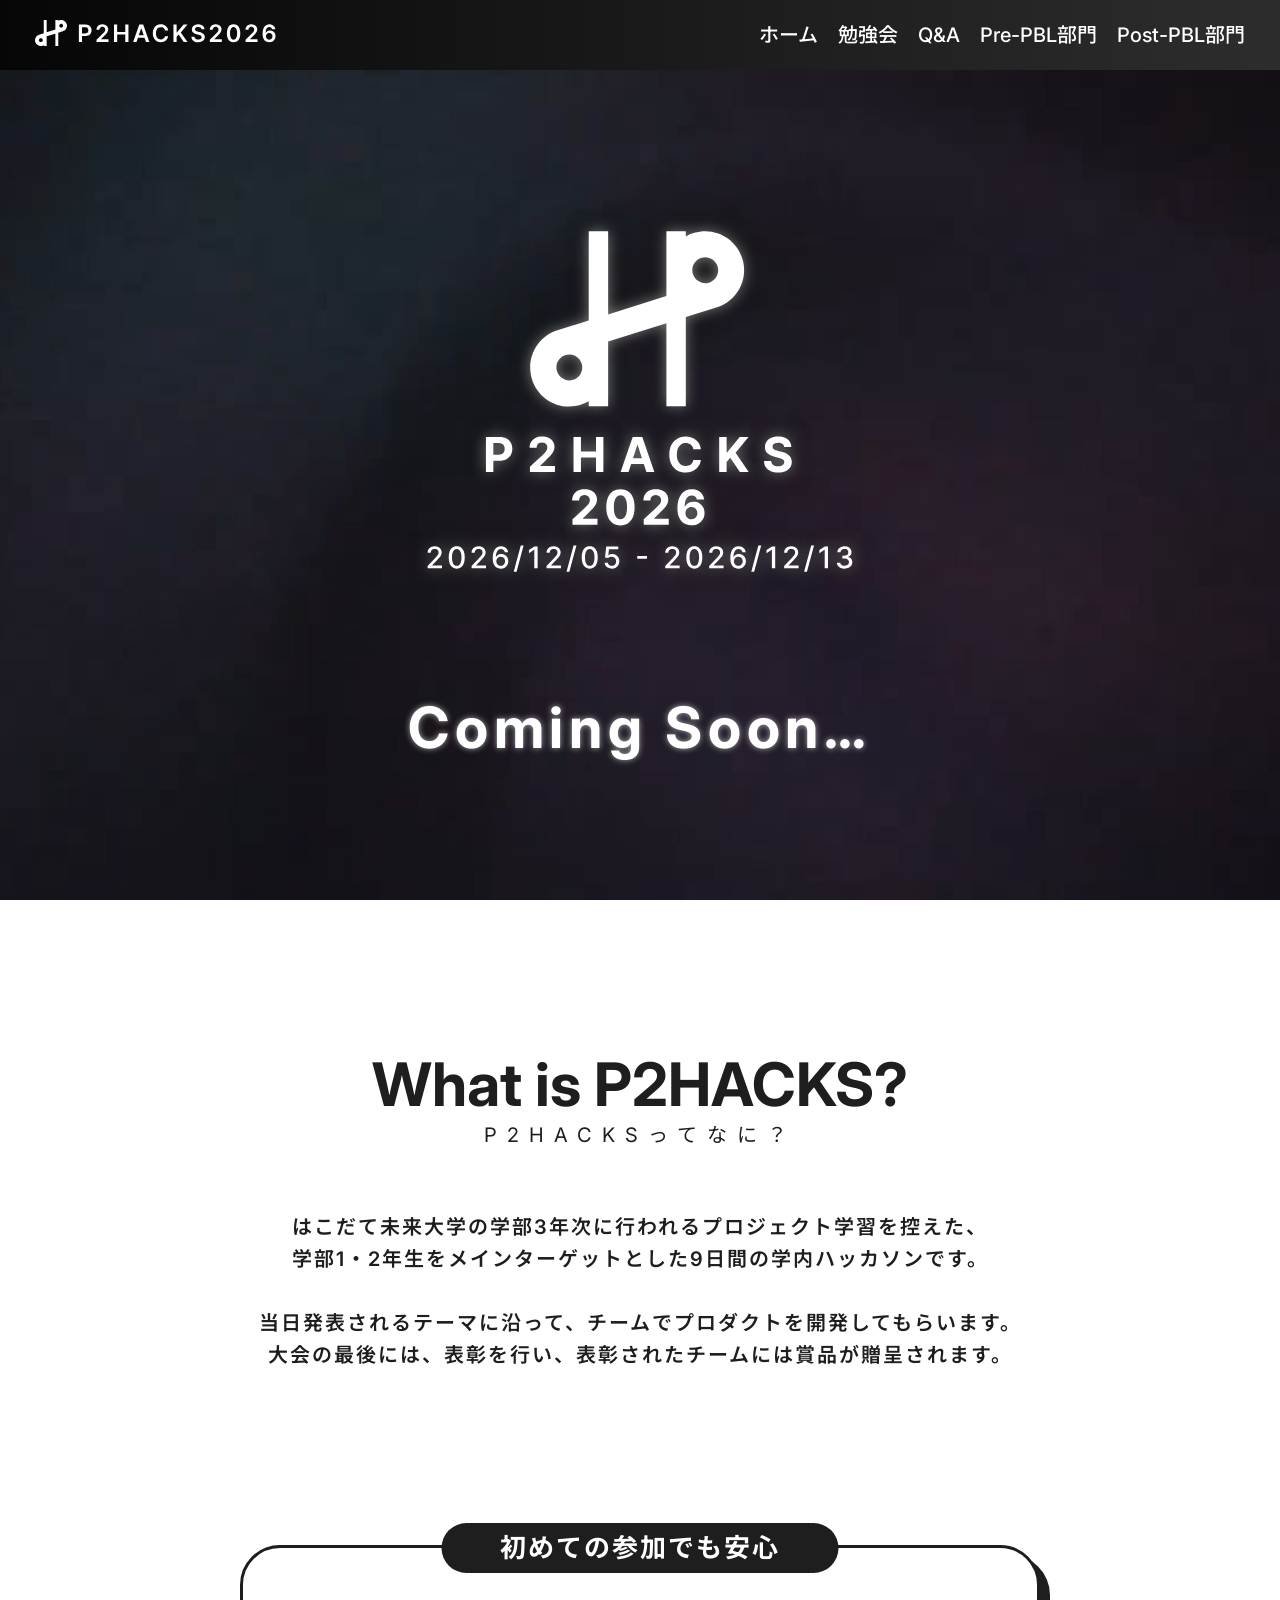
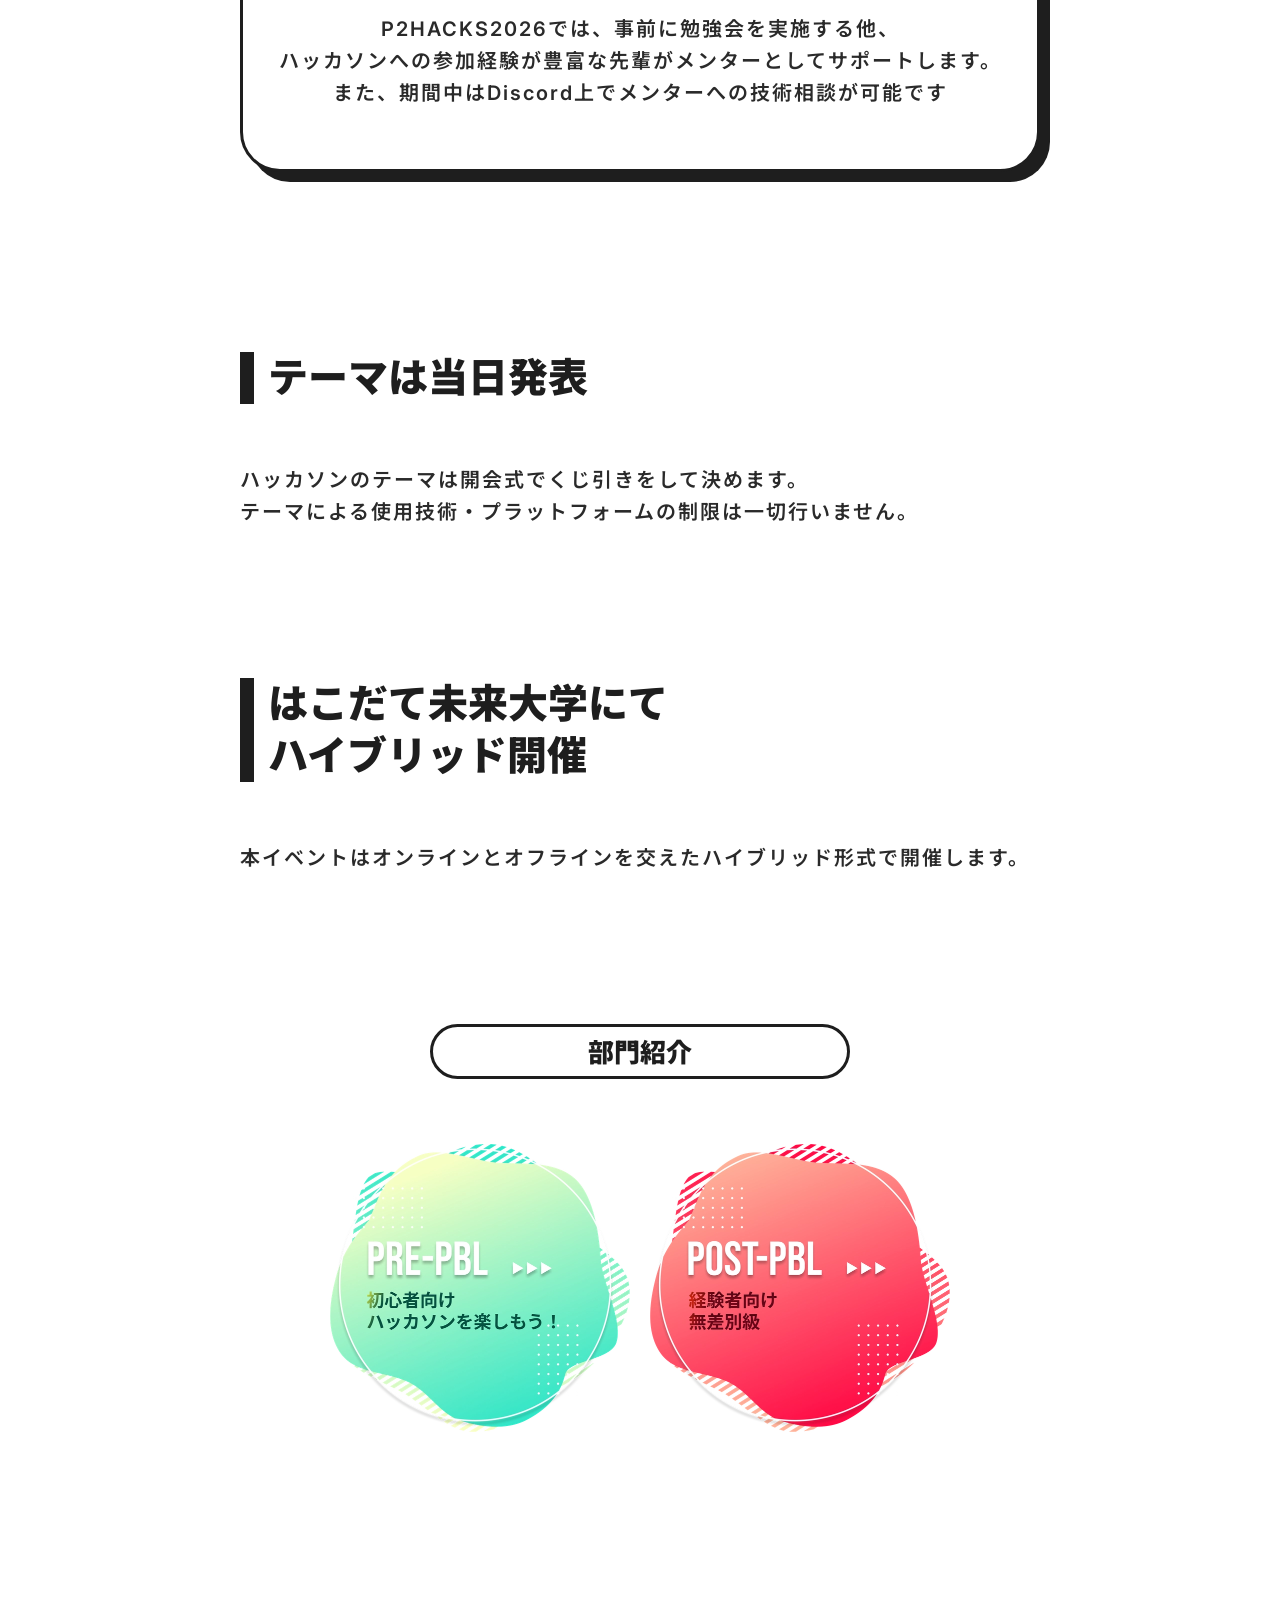
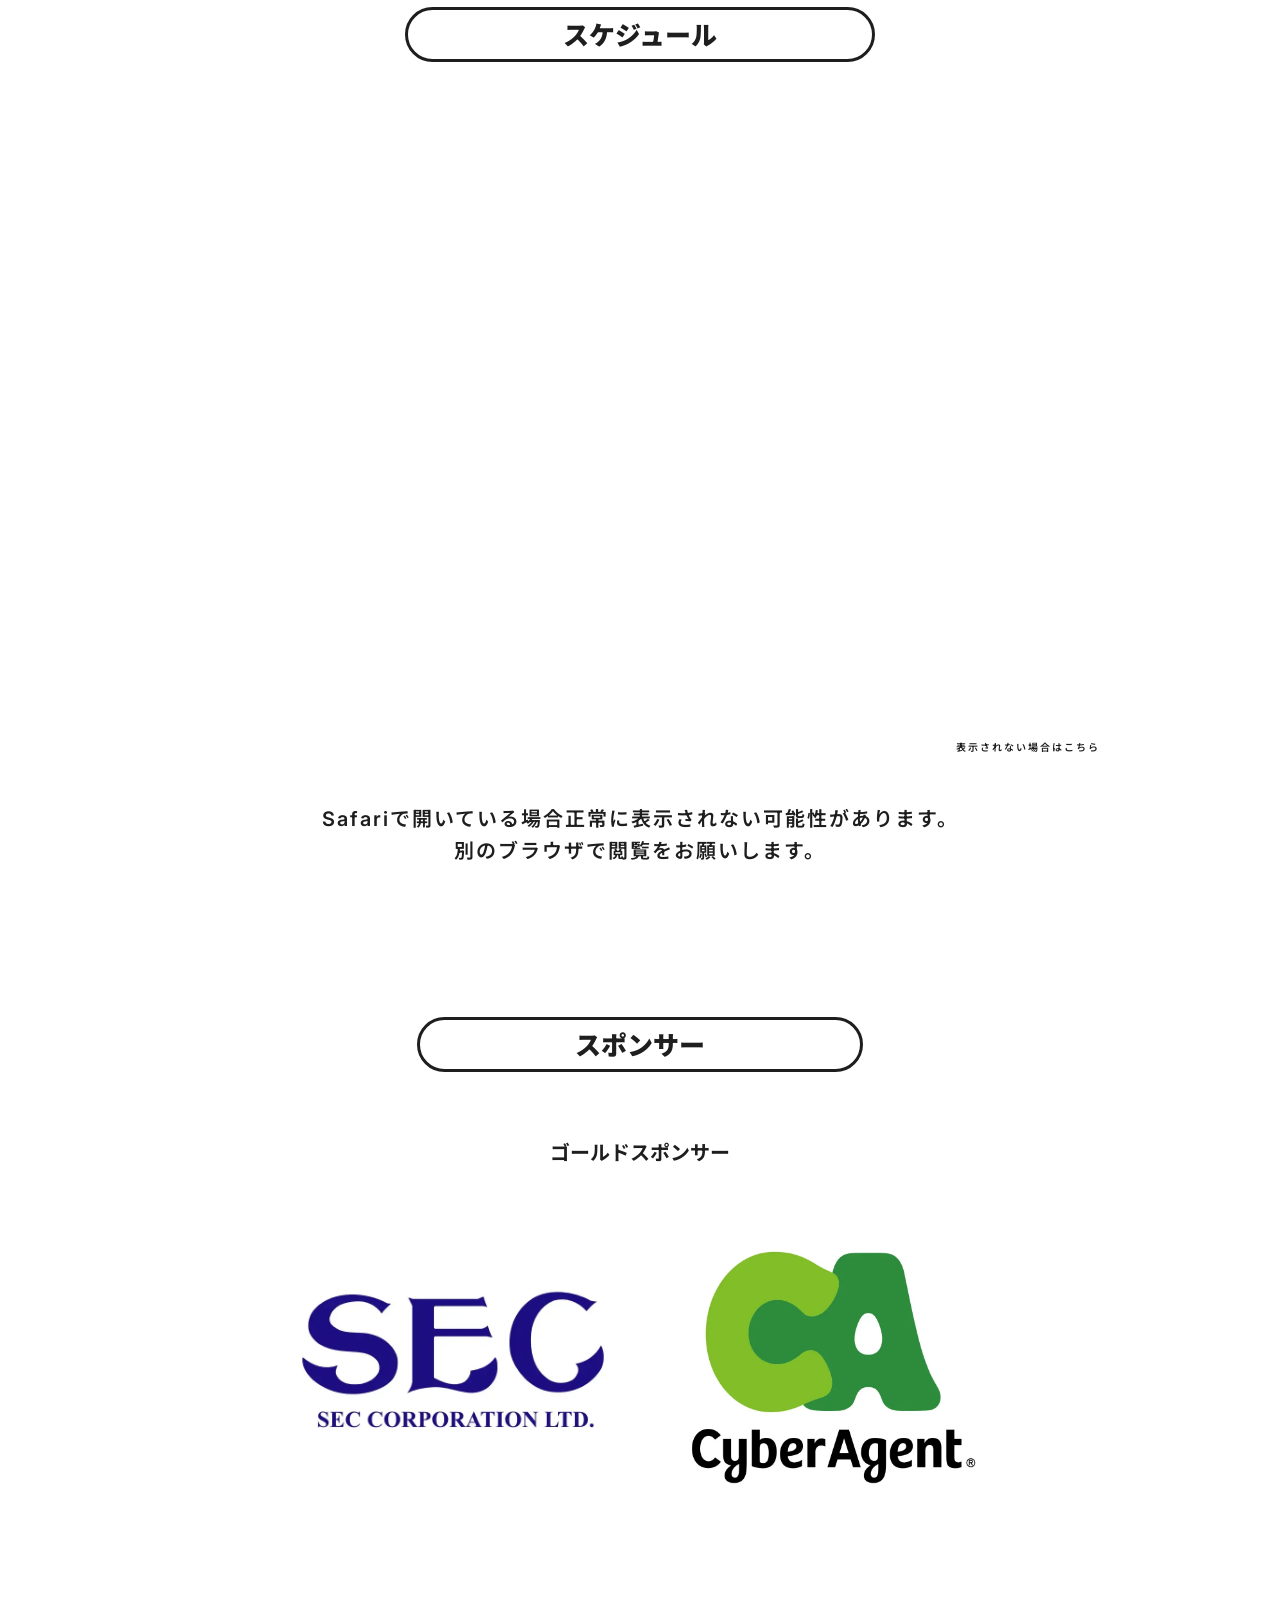
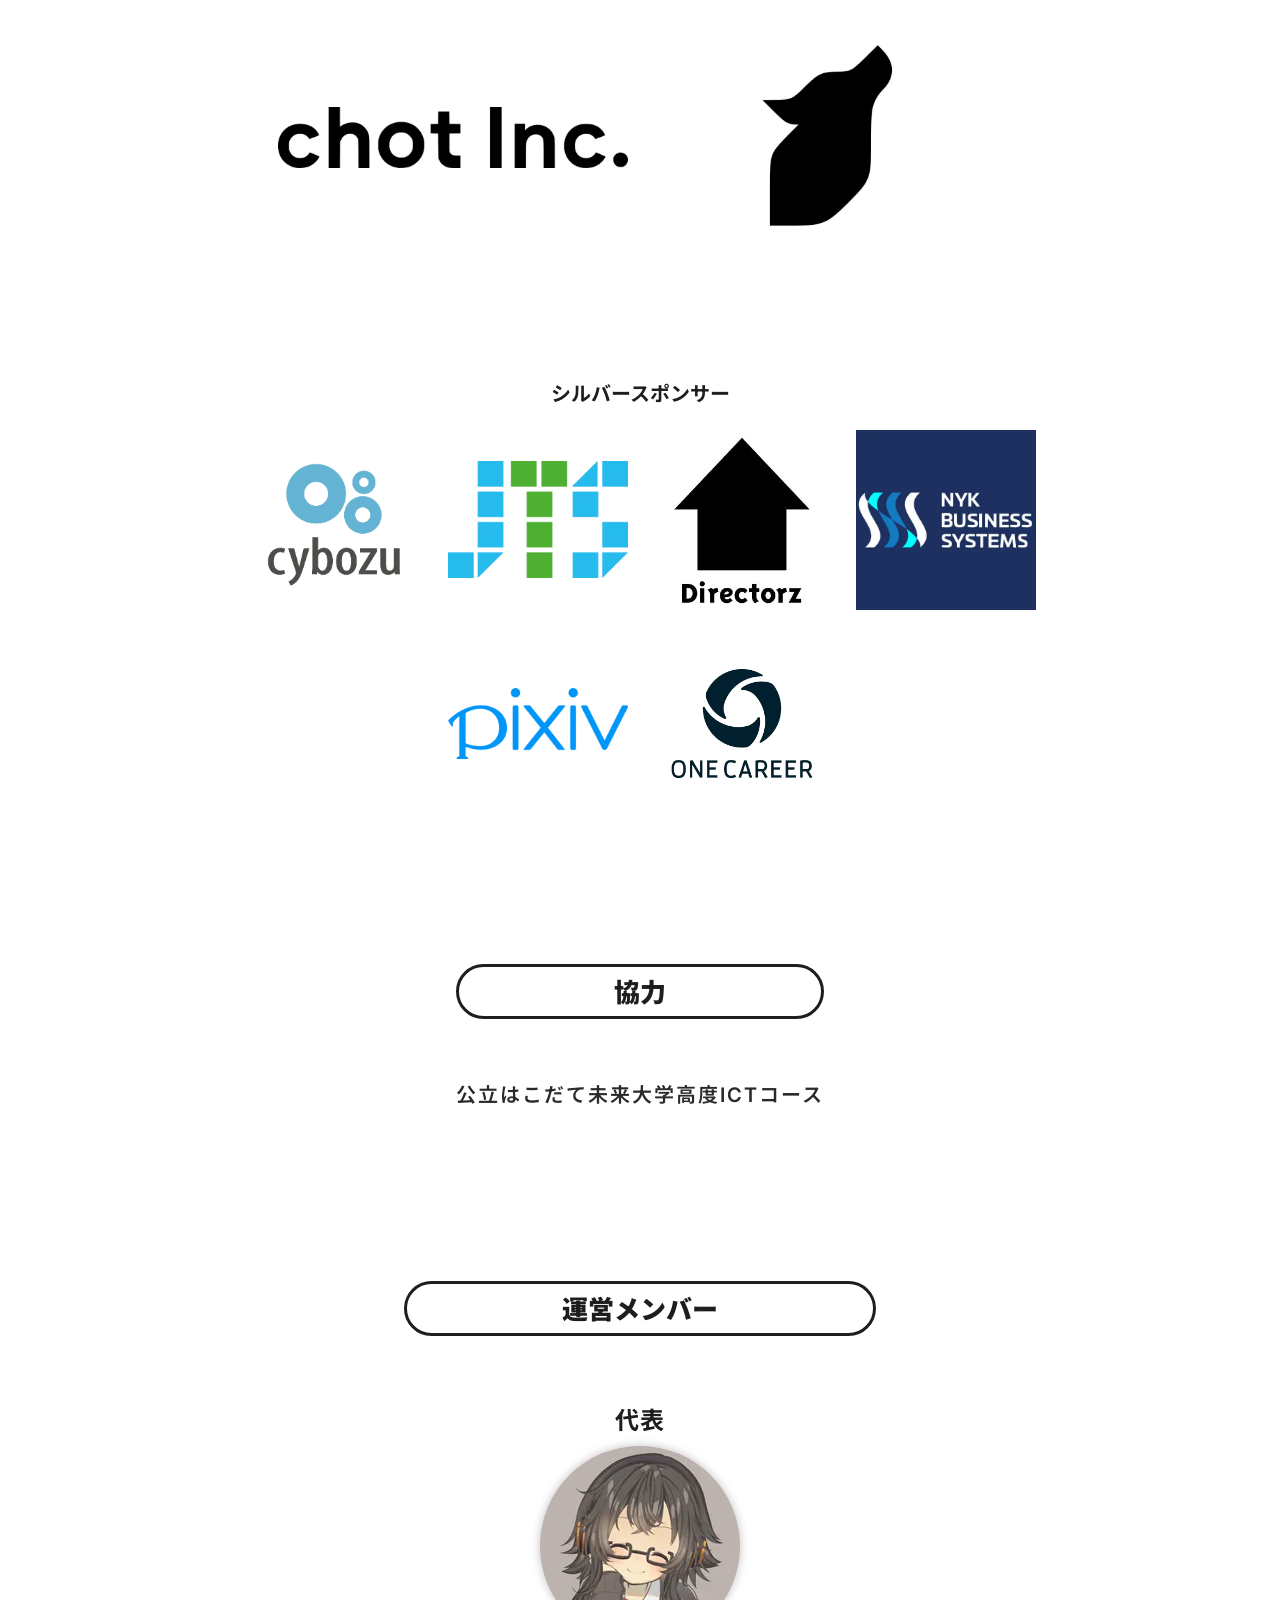
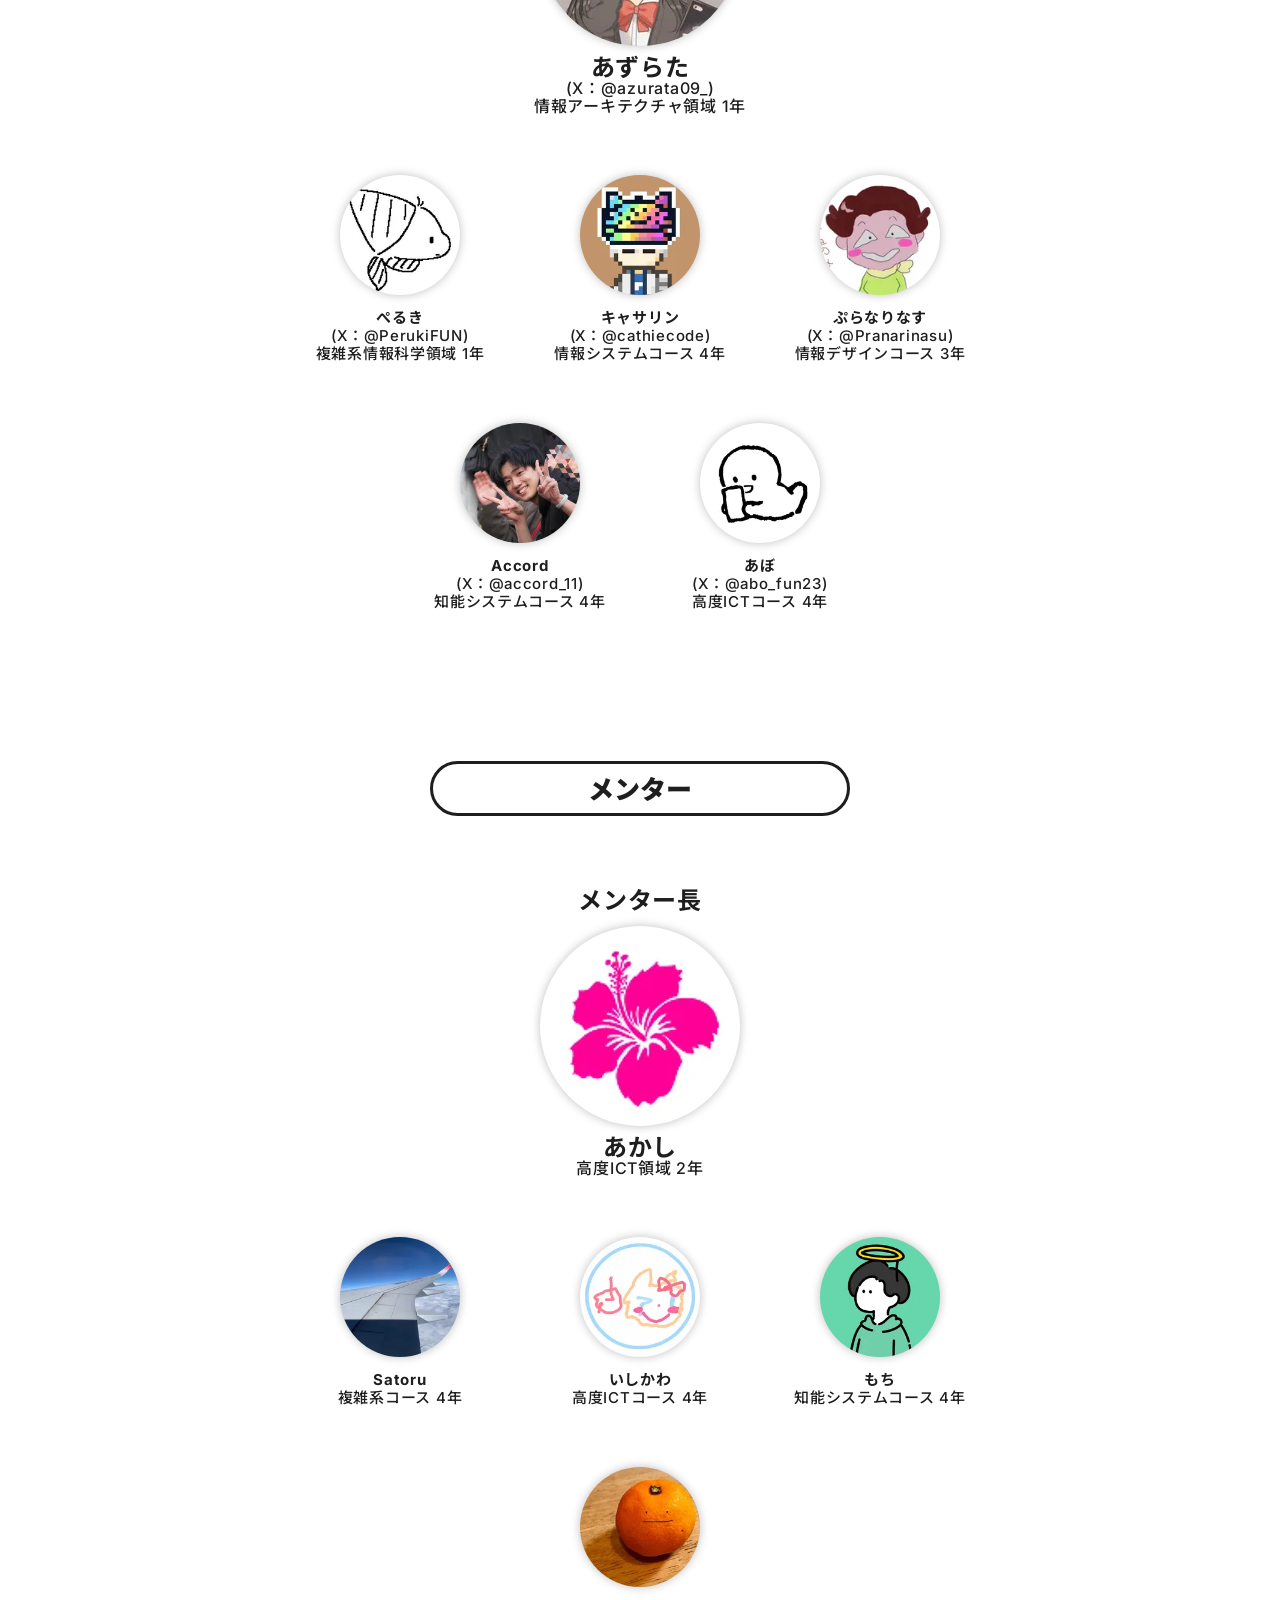
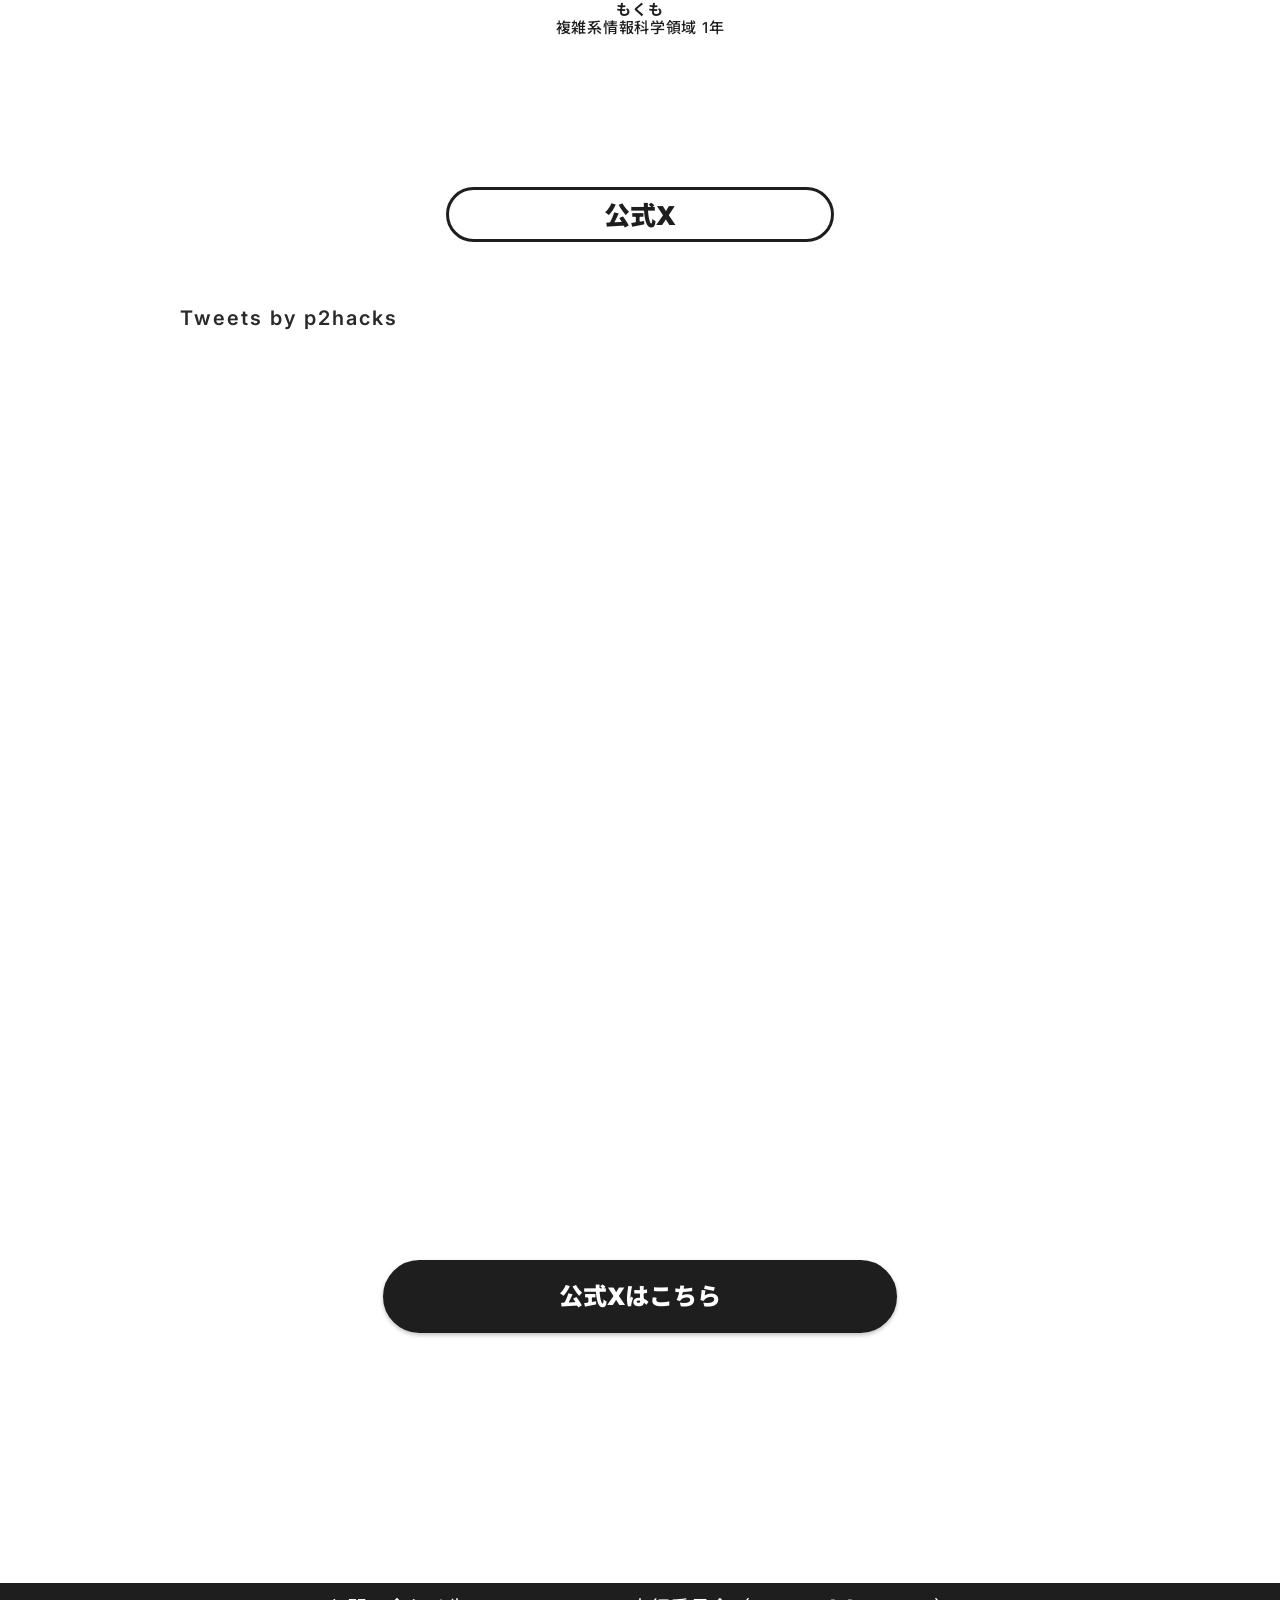
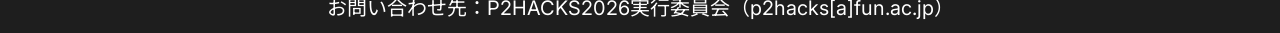
==== commit ad473822: "Add files via upload" ====
--- a/index.html
+++ b/index.html
@@ -99,7 +99,7 @@
  </div>  </p>  </div>  </section>  </div> </div>  <div style="height: 7.5em;"></div> <div class="Container" data-astro-cid-d6puh33w> <div class="inner is-large" data-astro-cid-d6puh33w>  <section data-astro-cid-j7pv25f6> <div class="ArticleSection" data-astro-cid-worou3s5>  <h2 data-astro-cid-j7pv25f6> <div class="WrappedHeadding" data-astro-cid-npi7spkl> <div class="inner" data-astro-cid-npi7spkl> 部門紹介 </div> </div>  </h2> <div style="height: 65px" data-astro-cid-j7pv25f6></div> <div class="section-gallery" data-astro-cid-j7pv25f6> <a href="/prepbl" data-astro-cid-j7pv25f6> <img src="/astroassets/logo_pre-pbl.DhNnZTHh_Z1EYGJ7.webp" style="width: 300px; height: 300px;" alt="PRE-PBL 初心者向けハッカソンを楽しもう" data-astro-cid-j7pv25f6 width="600" height="600" loading="lazy" decoding="async"> </a> <a href="/postpbl" data-astro-cid-j7pv25f6> <img src="/astroassets/logo_post-pbl.C9ytakXK_1Mc0iV.webp" style="width: 300px; height: 300px;" alt="POST-PBL 履修経験を問わず参加可能" data-astro-cid-j7pv25f6 width="600" height="600" loading="lazy" decoding="async"> </a> </div>  </div>  </section> <div style="height: 8.5em;"></div> <section data-astro-cid-j7pv25f6> <div class="ArticleSection" data-astro-cid-worou3s5>  <h2 data-astro-cid-j7pv25f6> <div class="WrappedHeadding" data-astro-cid-npi7spkl> <div class="inner" data-astro-cid-npi7spkl> スケジュール </div> </div>  </h2> <div class="SectionParagraph" data-astro-cid-y54r4ufh>  <iframe class="schedule-frame" src="https://calendar.google.com/calendar/embed?height=600&wkst=1&ctz=Asia%2FTokyo&bgcolor=%23ffffff&mode=AGENDA&showDate=0&showPrint=0&showTitle=0&src=c_e0a6dcf4bd7d4005b1508a7e0ef20fb8eb6afb9fad47b7a888368a822d7162f0%40group.calendar.google.com&color=%237986CB" style="border-width:0" width="292" height="600" frameborder="0" scrolling="no" data-astro-cid-j7pv25f6></iframe> <div style="text-align: right; font-size: 0.5em;" data-astro-cid-j7pv25f6> <a style="color: var(--color-text); text-decoration: none;" href="https://calendar.google.com/calendar/embed?wkst=1&ctz=Asia%2FTokyo&bgcolor=%23ffffff&showPrint=0&showTabs=0&showTz=0&showCalendars=0&mode=AGENDA&showDate=0&src=c_e0a6dcf4bd7d4005b1508a7e0ef20fb8eb6afb9fad47b7a888368a822d7162f0%40group.calendar.google.com&color=%237986CB" data-astro-cid-j7pv25f6>表示されない場合はこちら</a> </div>  </div>  <div style="height: 2em;"></div> <div class="ArticleDescription" data-astro-cid-cta3o4h5> 
 Safariで開いている場合正常に表示されない可能性があります。<br class="PcBr" data-astro-cid-5ppyrame> 
 別のブラウザで閲覧をお願いします。
- </div>   </div>  </section> <div style="height: 7.5em;"></div> <section data-astro-cid-j7pv25f6> <div class="ArticleSection" data-astro-cid-worou3s5>  <h2 data-astro-cid-j7pv25f6> <div class="WrappedHeadding" data-astro-cid-npi7spkl> <div class="inner" data-astro-cid-npi7spkl> スポンサー </div> </div>  </h2> <div style="height: 3.5em;"></div> <h3 style="text-align: center" data-astro-cid-j7pv25f6>ゴールドスポンサー</h3> <div class="SponsorGallery" data-astro-cid-wgpc3yvx> <div class="SponsorGalleryItem gold" data-astro-cid-xmup3e23>  <a href="https://www.secnet.co.jp/" data-astro-cid-eycpdzdb> <img src="/astroassets/sec.DW9YLSTA_19Vg43.webp" class="SponsorLogo" alt="株式会社エスイーシー" data-astro-cid-eycpdzdb width="750" height="750" loading="lazy" decoding="async"> </a>   </div> <div class="SponsorGalleryItem gold" data-astro-cid-xmup3e23>  <a href="https://www.cyberagent.co.jp/" data-astro-cid-eycpdzdb> <img src="/astroassets/ca.kJ4ECthj_ZyIHuk.webp" class="SponsorLogo" alt="株式会社サイバーエージェント" data-astro-cid-eycpdzdb width="1090" height="952" loading="lazy" decoding="async"> </a>   </div> <div class="SponsorGalleryItem gold" data-astro-cid-xmup3e23>  <a href="https://chot-inc.com/" data-astro-cid-eycpdzdb> <img src="/astroassets/chot.CCS9WBz3_Z14b0kX.webp" class="SponsorLogo" alt="ちょっと株式会社" data-astro-cid-eycpdzdb width="1000" height="176" loading="lazy" decoding="async"> </a>   </div> <div class="SponsorGalleryItem gold" data-astro-cid-xmup3e23>  <a href="https://www.fenrir-inc.com/jp/" data-astro-cid-eycpdzdb> <img src="/astroassets/fenrer.BwVPMxHN_Z1q3vnM.webp" class="SponsorLogo" alt="フェンリル株式会社" data-astro-cid-eycpdzdb width="1080" height="1080" loading="lazy" decoding="async"> </a>   </div>  </div>  <div style="height: 3.5em;"></div> <h3 style="text-align: center" data-astro-cid-j7pv25f6>シルバースポンサー</h3> <div class="SponsorGallery" data-astro-cid-wgpc3yvx> <div class="SponsorGalleryItem silver" data-astro-cid-xmup3e23>  <a href="https://cybozu.co.jp/" data-astro-cid-eycpdzdb> <img src="/astroassets/cybozu.iOxhJpb9_Z19BNg2.webp" class="SponsorLogo" alt="サイボウズ株式会社" data-astro-cid-eycpdzdb width="517" height="457" loading="lazy" decoding="async"> </a>   </div> <div class="SponsorGalleryItem silver" data-astro-cid-xmup3e23>  <a href="https://www.jtsnet.co.jp/" data-astro-cid-eycpdzdb> <img src="/astroassets/jts.DSmEFYva_Z2pQ4Jf.webp" class="SponsorLogo" alt="株式会社ジャパンテクニカルソフトウェア" data-astro-cid-eycpdzdb width="500" height="327" loading="lazy" decoding="async"> </a>   </div> <div class="SponsorGalleryItem silver" data-astro-cid-xmup3e23>  <a href="https://directorz.co.jp/" data-astro-cid-eycpdzdb> <img src="/astroassets/directorz.ou2Z2OfH_wCzOC.webp" class="SponsorLogo" alt="株式会社ディレクターズ" data-astro-cid-eycpdzdb width="270" height="324" loading="lazy" decoding="async"> </a>   </div> <div class="SponsorGalleryItem silver" data-astro-cid-xmup3e23>  <a href="https://www.nykbs.co.jp/" data-astro-cid-eycpdzdb> <img src="/astroassets/nbs.BxtZw9GP_ZNU511.webp" class="SponsorLogo" alt="株式会社NYK Business Systems" data-astro-cid-eycpdzdb width="500" height="500" loading="lazy" decoding="async"> </a>   </div> <div class="SponsorGalleryItem silver" data-astro-cid-xmup3e23>  <a href="https://www.pixiv.co.jp/" data-astro-cid-eycpdzdb> <img src="/astroassets/pixiv.DXYsoKsu_ZQwJbt.webp" class="SponsorLogo" alt="ピクシブ株式会社" data-astro-cid-eycpdzdb width="500" height="196" loading="lazy" decoding="async"> </a>   </div> <div class="SponsorGalleryItem silver" data-astro-cid-xmup3e23>  <a href="https://onecareer.co.jp/" data-astro-cid-eycpdzdb> <img src="/astroassets/onecarrer.B_r8BEja_1vRDsP.webp" class="SponsorLogo" alt="株式会社ワンキャリア" data-astro-cid-eycpdzdb width="332" height="274" loading="lazy" decoding="async"> </a>   </div>  </div>   </div>  </section> <div style="height: 7.5em;"></div> <section data-astro-cid-j7pv25f6> <div class="ArticleSection" data-astro-cid-worou3s5>  <h2 data-astro-cid-j7pv25f6> <div class="WrappedHeadding" data-astro-cid-npi7spkl> <div class="inner" data-astro-cid-npi7spkl> 協力 </div> </div>  </h2> <div class="SectionParagraph" data-astro-cid-y54r4ufh>  <ul style="text-align: center" data-astro-cid-j7pv25f6> <li data-astro-cid-j7pv25f6>公立はこだて未来大学高度ICTコース</li> </ul>  </div>   </div>  </section> <div style="height: 7.5em;"></div> <section data-astro-cid-j7pv25f6> <div class="ArticleSection" data-astro-cid-worou3s5>  <div class="WrappedHeadding" data-astro-cid-npi7spkl> <div class="inner" data-astro-cid-npi7spkl> 運営メンバー </div> </div>  <div class="MemberGallery" data-astro-cid-cjfoe7jl> <div class="inner" data-astro-cid-cjfoe7jl>  <div class="MemberGalleryItem is-large" data-astro-cid-3u6icvsj>  <a class="Member is-large" href="https://x.com/azurata09_" data-astro-cid-exjcnk3b> <div class="role" data-astro-cid-exjcnk3b>代表</div> <img src="/astroassets/icon_azurata09_.B7GlOI9N_Z16Clt4.webp" class="image" alt="" data-astro-cid-exjcnk3b width="200" height="200" loading="lazy" decoding="async"> <div data-astro-cid-exjcnk3b> <span class="name" data-astro-cid-exjcnk3b>あずらた</span><br data-astro-cid-exjcnk3b>   <span class="social" data-astro-cid-exjcnk3b> (X：@azurata09_) </span> <br data-astro-cid-exjcnk3b>   <span class="jobtitle" data-astro-cid-exjcnk3b>情報アーキテクチャ領域 1年</span> </div> </a>   </div>  <div class="MemberGalleryItem" data-astro-cid-3u6icvsj>  <a class="Member" href="https://x.com/PerukiFUN" data-astro-cid-exjcnk3b>  <img src="/astroassets/icon_peruki.BIICbB0p_2wNAkG.webp" class="image" alt="" data-astro-cid-exjcnk3b width="200" height="200" loading="lazy" decoding="async"> <div data-astro-cid-exjcnk3b> <span class="name" data-astro-cid-exjcnk3b>ぺるき</span><br data-astro-cid-exjcnk3b>   <span class="social" data-astro-cid-exjcnk3b> (X：@PerukiFUN) </span> <br data-astro-cid-exjcnk3b>   <span class="jobtitle" data-astro-cid-exjcnk3b>複雑系情報科学領域 1年</span> </div> </a>   </div>  <div class="MemberGalleryItem" data-astro-cid-3u6icvsj>  <a class="Member" href="https://x.com/cathiecode" data-astro-cid-exjcnk3b>  <img src="/astroassets/icon_cathiecode.as7i06bb_v8XJq.webp" class="image" alt="" data-astro-cid-exjcnk3b width="200" height="200" loading="lazy" decoding="async"> <div data-astro-cid-exjcnk3b> <span class="name" data-astro-cid-exjcnk3b>キャサリン</span><br data-astro-cid-exjcnk3b>   <span class="social" data-astro-cid-exjcnk3b> (X：@cathiecode) </span> <br data-astro-cid-exjcnk3b>   <span class="jobtitle" data-astro-cid-exjcnk3b>情報システムコース 4年</span> </div> </a>   </div>  <div class="MemberGalleryItem" data-astro-cid-3u6icvsj>  <a class="Member" href="https://x.com/Pranarinasu" data-astro-cid-exjcnk3b>  <img src="/astroassets/icon_pranarinasu.B-1vKNsL_Z1BWWek.webp" class="image" alt="" data-astro-cid-exjcnk3b width="200" height="200" loading="lazy" decoding="async"> <div data-astro-cid-exjcnk3b> <span class="name" data-astro-cid-exjcnk3b>ぷらなりなす</span><br data-astro-cid-exjcnk3b>   <span class="social" data-astro-cid-exjcnk3b> (X：@Pranarinasu) </span> <br data-astro-cid-exjcnk3b>   <span class="jobtitle" data-astro-cid-exjcnk3b>情報デザインコース 3年</span> </div> </a>   </div>  <div class="MemberGalleryItem" data-astro-cid-3u6icvsj>  <a class="Member" href="https://x.com/accord_11" data-astro-cid-exjcnk3b>  <img src="/astroassets/icon_accord.31xtgPXe_Z2a6z1a.webp" class="image" alt="" data-astro-cid-exjcnk3b width="200" height="200" loading="lazy" decoding="async"> <div data-astro-cid-exjcnk3b> <span class="name" data-astro-cid-exjcnk3b>Accord</span><br data-astro-cid-exjcnk3b>   <span class="social" data-astro-cid-exjcnk3b> (X：@accord_11) </span> <br data-astro-cid-exjcnk3b>   <span class="jobtitle" data-astro-cid-exjcnk3b>知能システムコース 4年</span> </div> </a>   </div>  <div class="MemberGalleryItem" data-astro-cid-3u6icvsj>  <a class="Member" href="https://x.com/abo_fun23" data-astro-cid-exjcnk3b>  <img src="/astroassets/icon_abo.CXPyLIE2_1hJfvt.webp" class="image" alt="" data-astro-cid-exjcnk3b width="200" height="200" loading="lazy" decoding="async"> <div data-astro-cid-exjcnk3b> <span class="name" data-astro-cid-exjcnk3b>あぼ</span><br data-astro-cid-exjcnk3b>   <span class="social" data-astro-cid-exjcnk3b> (X：@abo_fun23) </span> <br data-astro-cid-exjcnk3b>   <span class="jobtitle" data-astro-cid-exjcnk3b>高度ICTコース 4年</span> </div> </a>   </div>   </div> </div>   </div>  </section> <div style="height: 7.5em;"></div> <section data-astro-cid-j7pv25f6> <div class="ArticleSection" data-astro-cid-worou3s5>  <div class="WrappedHeadding" data-astro-cid-npi7spkl> <div class="inner" data-astro-cid-npi7spkl> メンター </div> </div>   <div class="MemberGallery" data-astro-cid-cjfoe7jl> <div class="inner" data-astro-cid-cjfoe7jl>  <div class="MemberGalleryItem is-large" data-astro-cid-3u6icvsj>  <a class="Member is-large" data-astro-cid-exjcnk3b> <div class="role" data-astro-cid-exjcnk3b>メンター長</div> <img src="/astroassets/icon_akashi.C-54sfWJ_ZQDyJe.webp" class="image" alt="" data-astro-cid-exjcnk3b width="200" height="200" loading="lazy" decoding="async"> <div data-astro-cid-exjcnk3b> <span class="name" data-astro-cid-exjcnk3b>あかし</span><br data-astro-cid-exjcnk3b>  <span class="jobtitle" data-astro-cid-exjcnk3b>高度ICT領域 1年</span> </div> </a>   </div>  <div class="MemberGalleryItem" data-astro-cid-3u6icvsj>  <a class="Member" href="https://x.com/cmd8051020498" data-astro-cid-exjcnk3b>  <img src="/astroassets/icon_satoru.DfID-scK_Z1waVzc.webp" class="image" alt="" data-astro-cid-exjcnk3b width="200" height="200" loading="lazy" decoding="async"> <div data-astro-cid-exjcnk3b> <span class="name" data-astro-cid-exjcnk3b>Satoru</span><br data-astro-cid-exjcnk3b>  <span class="jobtitle" data-astro-cid-exjcnk3b>複雑系コース 4年</span> </div> </a>   </div>  <div class="MemberGalleryItem" data-astro-cid-3u6icvsj>  <a class="Member" data-astro-cid-exjcnk3b>  <img src="/astroassets/icon_ishikawa.P5cvNMfw_Q4Soh.webp" class="image" alt="" data-astro-cid-exjcnk3b width="200" height="200" loading="lazy" decoding="async"> <div data-astro-cid-exjcnk3b> <span class="name" data-astro-cid-exjcnk3b>いしかわ</span><br data-astro-cid-exjcnk3b>  <span class="jobtitle" data-astro-cid-exjcnk3b>高度ICTコース 4年</span> </div> </a>   </div>  <div class="MemberGalleryItem" data-astro-cid-3u6icvsj>  <a class="Member" href="https://x.com/tttmochittt" data-astro-cid-exjcnk3b>  <img src="/astroassets/icon_mochi.DLXzXxT3_1avrkk.webp" class="image" alt="" data-astro-cid-exjcnk3b width="200" height="200" loading="lazy" decoding="async"> <div data-astro-cid-exjcnk3b> <span class="name" data-astro-cid-exjcnk3b>もち</span><br data-astro-cid-exjcnk3b>  <span class="jobtitle" data-astro-cid-exjcnk3b>知能システムコース 4年</span> </div> </a>   </div>  <div class="MemberGalleryItem" data-astro-cid-3u6icvsj>  <a class="Member" href="https://x.com/moqumo222" data-astro-cid-exjcnk3b>  <img src="/astroassets/icon_moqumo.CDJewQnv_15KJXa.webp" class="image" alt="" data-astro-cid-exjcnk3b width="200" height="200" loading="lazy" decoding="async"> <div data-astro-cid-exjcnk3b> <span class="name" data-astro-cid-exjcnk3b>もくも</span><br data-astro-cid-exjcnk3b>  <span class="jobtitle" data-astro-cid-exjcnk3b>複雑系情報科学領域 1年</span> </div> </a>   </div>   </div> </div>   </div>  </section> <div style="height: 7.5em;"></div> <section data-astro-cid-j7pv25f6> <div class="ArticleSection" data-astro-cid-worou3s5>  <h2 data-astro-cid-j7pv25f6> <div class="WrappedHeadding" data-astro-cid-npi7spkl> <div class="inner" data-astro-cid-npi7spkl> 公式X </div> </div>  </h2> <div class="SectionParagraph" data-astro-cid-y54r4ufh>  <div class="Twitter" data-astro-cid-j7pv25f6> <a class="twitter-timeline" data-lang="ja" data-width="292" data-height="888" href="https://twitter.com/p2hacks?ref_src=twsrc%5Etfw" data-astro-cid-j7pv25f6>
+ </div>   </div>  </section> <div style="height: 7.5em;"></div> <section data-astro-cid-j7pv25f6> <div class="ArticleSection" data-astro-cid-worou3s5>  <h2 data-astro-cid-j7pv25f6> <div class="WrappedHeadding" data-astro-cid-npi7spkl> <div class="inner" data-astro-cid-npi7spkl> スポンサー </div> </div>  </h2> <div style="height: 3.5em;"></div> <h3 style="text-align: center" data-astro-cid-j7pv25f6>ゴールドスポンサー</h3> <div class="SponsorGallery" data-astro-cid-wgpc3yvx> <div class="SponsorGalleryItem gold" data-astro-cid-xmup3e23>  <a href="https://www.secnet.co.jp/" data-astro-cid-eycpdzdb> <img src="/astroassets/sec.DW9YLSTA_19Vg43.webp" class="SponsorLogo" alt="株式会社エスイーシー" data-astro-cid-eycpdzdb width="750" height="750" loading="lazy" decoding="async"> </a>   </div> <div class="SponsorGalleryItem gold" data-astro-cid-xmup3e23>  <a href="https://www.cyberagent.co.jp/" data-astro-cid-eycpdzdb> <img src="/astroassets/ca.kJ4ECthj_ZyIHuk.webp" class="SponsorLogo" alt="株式会社サイバーエージェント" data-astro-cid-eycpdzdb width="1090" height="952" loading="lazy" decoding="async"> </a>   </div> <div class="SponsorGalleryItem gold" data-astro-cid-xmup3e23>  <a href="https://chot-inc.com/" data-astro-cid-eycpdzdb> <img src="/astroassets/chot.CCS9WBz3_Z14b0kX.webp" class="SponsorLogo" alt="ちょっと株式会社" data-astro-cid-eycpdzdb width="1000" height="176" loading="lazy" decoding="async"> </a>   </div> <div class="SponsorGalleryItem gold" data-astro-cid-xmup3e23>  <a href="https://www.fenrir-inc.com/jp/" data-astro-cid-eycpdzdb> <img src="/astroassets/fenrer.BwVPMxHN_Z1q3vnM.webp" class="SponsorLogo" alt="フェンリル株式会社" data-astro-cid-eycpdzdb width="1080" height="1080" loading="lazy" decoding="async"> </a>   </div>  </div>  <div style="height: 3.5em;"></div> <h3 style="text-align: center" data-astro-cid-j7pv25f6>シルバースポンサー</h3> <div class="SponsorGallery" data-astro-cid-wgpc3yvx> <div class="SponsorGalleryItem silver" data-astro-cid-xmup3e23>  <a href="https://cybozu.co.jp/" data-astro-cid-eycpdzdb> <img src="/astroassets/cybozu.iOxhJpb9_Z19BNg2.webp" class="SponsorLogo" alt="サイボウズ株式会社" data-astro-cid-eycpdzdb width="517" height="457" loading="lazy" decoding="async"> </a>   </div> <div class="SponsorGalleryItem silver" data-astro-cid-xmup3e23>  <a href="https://www.jtsnet.co.jp/" data-astro-cid-eycpdzdb> <img src="/astroassets/jts.DSmEFYva_Z2pQ4Jf.webp" class="SponsorLogo" alt="株式会社ジャパンテクニカルソフトウェア" data-astro-cid-eycpdzdb width="500" height="327" loading="lazy" decoding="async"> </a>   </div> <div class="SponsorGalleryItem silver" data-astro-cid-xmup3e23>  <a href="https://directorz.co.jp/" data-astro-cid-eycpdzdb> <img src="/astroassets/directorz.ou2Z2OfH_wCzOC.webp" class="SponsorLogo" alt="株式会社ディレクターズ" data-astro-cid-eycpdzdb width="270" height="324" loading="lazy" decoding="async"> </a>   </div> <div class="SponsorGalleryItem silver" data-astro-cid-xmup3e23>  <a href="https://www.nykbs.co.jp/" data-astro-cid-eycpdzdb> <img src="/astroassets/nbs.BxtZw9GP_ZNU511.webp" class="SponsorLogo" alt="株式会社NYK Business Systems" data-astro-cid-eycpdzdb width="500" height="500" loading="lazy" decoding="async"> </a>   </div> <div class="SponsorGalleryItem silver" data-astro-cid-xmup3e23>  <a href="https://www.pixiv.co.jp/" data-astro-cid-eycpdzdb> <img src="/astroassets/pixiv.DXYsoKsu_ZQwJbt.webp" class="SponsorLogo" alt="ピクシブ株式会社" data-astro-cid-eycpdzdb width="500" height="196" loading="lazy" decoding="async"> </a>   </div> <div class="SponsorGalleryItem silver" data-astro-cid-xmup3e23>  <a href="https://onecareer.co.jp/" data-astro-cid-eycpdzdb> <img src="/astroassets/onecarrer.B_r8BEja_1vRDsP.webp" class="SponsorLogo" alt="株式会社ワンキャリア" data-astro-cid-eycpdzdb width="332" height="274" loading="lazy" decoding="async"> </a>   </div>  </div>   </div>  </section> <div style="height: 7.5em;"></div> <section data-astro-cid-j7pv25f6> <div class="ArticleSection" data-astro-cid-worou3s5>  <h2 data-astro-cid-j7pv25f6> <div class="WrappedHeadding" data-astro-cid-npi7spkl> <div class="inner" data-astro-cid-npi7spkl> 協力 </div> </div>  </h2> <div class="SectionParagraph" data-astro-cid-y54r4ufh>  <ul style="text-align: center" data-astro-cid-j7pv25f6> <li data-astro-cid-j7pv25f6>公立はこだて未来大学高度ICTコース</li> </ul>  </div>   </div>  </section> <div style="height: 7.5em;"></div> <section data-astro-cid-j7pv25f6> <div class="ArticleSection" data-astro-cid-worou3s5>  <div class="WrappedHeadding" data-astro-cid-npi7spkl> <div class="inner" data-astro-cid-npi7spkl> 運営メンバー </div> </div>  <div class="MemberGallery" data-astro-cid-cjfoe7jl> <div class="inner" data-astro-cid-cjfoe7jl>  <div class="MemberGalleryItem is-large" data-astro-cid-3u6icvsj>  <a class="Member is-large" href="https://x.com/azurata09_" data-astro-cid-exjcnk3b> <div class="role" data-astro-cid-exjcnk3b>代表</div> <img src="/astroassets/icon_azurata09_.B7GlOI9N_Z16Clt4.webp" class="image" alt="" data-astro-cid-exjcnk3b width="200" height="200" loading="lazy" decoding="async"> <div data-astro-cid-exjcnk3b> <span class="name" data-astro-cid-exjcnk3b>あずらた</span><br data-astro-cid-exjcnk3b>   <span class="social" data-astro-cid-exjcnk3b> (X：@azurata09_) </span> <br data-astro-cid-exjcnk3b>   <span class="jobtitle" data-astro-cid-exjcnk3b>情報アーキテクチャ領域 1年</span> </div> </a>   </div>  <div class="MemberGalleryItem" data-astro-cid-3u6icvsj>  <a class="Member" href="https://x.com/PerukiFUN" data-astro-cid-exjcnk3b>  <img src="/astroassets/icon_peruki.BIICbB0p_2wNAkG.webp" class="image" alt="" data-astro-cid-exjcnk3b width="200" height="200" loading="lazy" decoding="async"> <div data-astro-cid-exjcnk3b> <span class="name" data-astro-cid-exjcnk3b>ぺるき</span><br data-astro-cid-exjcnk3b>   <span class="social" data-astro-cid-exjcnk3b> (X：@PerukiFUN) </span> <br data-astro-cid-exjcnk3b>   <span class="jobtitle" data-astro-cid-exjcnk3b>複雑系情報科学領域 1年</span> </div> </a>   </div>  <div class="MemberGalleryItem" data-astro-cid-3u6icvsj>  <a class="Member" href="https://x.com/cathiecode" data-astro-cid-exjcnk3b>  <img src="/astroassets/icon_cathiecode.as7i06bb_v8XJq.webp" class="image" alt="" data-astro-cid-exjcnk3b width="200" height="200" loading="lazy" decoding="async"> <div data-astro-cid-exjcnk3b> <span class="name" data-astro-cid-exjcnk3b>キャサリン</span><br data-astro-cid-exjcnk3b>   <span class="social" data-astro-cid-exjcnk3b> (X：@cathiecode) </span> <br data-astro-cid-exjcnk3b>   <span class="jobtitle" data-astro-cid-exjcnk3b>情報システムコース 4年</span> </div> </a>   </div>  <div class="MemberGalleryItem" data-astro-cid-3u6icvsj>  <a class="Member" href="https://x.com/Pranarinasu" data-astro-cid-exjcnk3b>  <img src="/astroassets/icon_pranarinasu.B-1vKNsL_Z1BWWek.webp" class="image" alt="" data-astro-cid-exjcnk3b width="200" height="200" loading="lazy" decoding="async"> <div data-astro-cid-exjcnk3b> <span class="name" data-astro-cid-exjcnk3b>ぷらなりなす</span><br data-astro-cid-exjcnk3b>   <span class="social" data-astro-cid-exjcnk3b> (X：@Pranarinasu) </span> <br data-astro-cid-exjcnk3b>   <span class="jobtitle" data-astro-cid-exjcnk3b>情報デザインコース 3年</span> </div> </a>   </div>  <div class="MemberGalleryItem" data-astro-cid-3u6icvsj>  <a class="Member" href="https://x.com/accord_11" data-astro-cid-exjcnk3b>  <img src="/astroassets/icon_accord.BwcRYYQ4_Z1Kylgz.webp" class="image" alt="" data-astro-cid-exjcnk3b width="200" height="200" loading="lazy" decoding="async"> <div data-astro-cid-exjcnk3b> <span class="name" data-astro-cid-exjcnk3b>Accord</span><br data-astro-cid-exjcnk3b>   <span class="social" data-astro-cid-exjcnk3b> (X：@accord_11) </span> <br data-astro-cid-exjcnk3b>   <span class="jobtitle" data-astro-cid-exjcnk3b>知能システムコース 4年</span> </div> </a>   </div>  <div class="MemberGalleryItem" data-astro-cid-3u6icvsj>  <a class="Member" href="https://x.com/abo_fun23" data-astro-cid-exjcnk3b>  <img src="/astroassets/icon_abo.CXPyLIE2_1hJfvt.webp" class="image" alt="" data-astro-cid-exjcnk3b width="200" height="200" loading="lazy" decoding="async"> <div data-astro-cid-exjcnk3b> <span class="name" data-astro-cid-exjcnk3b>あぼ</span><br data-astro-cid-exjcnk3b>   <span class="social" data-astro-cid-exjcnk3b> (X：@abo_fun23) </span> <br data-astro-cid-exjcnk3b>   <span class="jobtitle" data-astro-cid-exjcnk3b>高度ICTコース 4年</span> </div> </a>   </div>   </div> </div>   </div>  </section> <div style="height: 7.5em;"></div> <section data-astro-cid-j7pv25f6> <div class="ArticleSection" data-astro-cid-worou3s5>  <div class="WrappedHeadding" data-astro-cid-npi7spkl> <div class="inner" data-astro-cid-npi7spkl> メンター </div> </div>   <div class="MemberGallery" data-astro-cid-cjfoe7jl> <div class="inner" data-astro-cid-cjfoe7jl>  <div class="MemberGalleryItem is-large" data-astro-cid-3u6icvsj>  <a class="Member is-large" data-astro-cid-exjcnk3b> <div class="role" data-astro-cid-exjcnk3b>メンター長</div> <img src="/astroassets/icon_akashi.C-54sfWJ_ZQDyJe.webp" class="image" alt="" data-astro-cid-exjcnk3b width="200" height="200" loading="lazy" decoding="async"> <div data-astro-cid-exjcnk3b> <span class="name" data-astro-cid-exjcnk3b>あかし</span><br data-astro-cid-exjcnk3b>  <span class="jobtitle" data-astro-cid-exjcnk3b>高度ICT領域 2年</span> </div> </a>   </div>  <div class="MemberGalleryItem" data-astro-cid-3u6icvsj>  <a class="Member" href="https://x.com/cmd8051020498" data-astro-cid-exjcnk3b>  <img src="/astroassets/icon_satoru.DfID-scK_Z1waVzc.webp" class="image" alt="" data-astro-cid-exjcnk3b width="200" height="200" loading="lazy" decoding="async"> <div data-astro-cid-exjcnk3b> <span class="name" data-astro-cid-exjcnk3b>Satoru</span><br data-astro-cid-exjcnk3b>  <span class="jobtitle" data-astro-cid-exjcnk3b>複雑系コース 4年</span> </div> </a>   </div>  <div class="MemberGalleryItem" data-astro-cid-3u6icvsj>  <a class="Member" data-astro-cid-exjcnk3b>  <img src="/astroassets/icon_ishikawa.P5cvNMfw_Q4Soh.webp" class="image" alt="" data-astro-cid-exjcnk3b width="200" height="200" loading="lazy" decoding="async"> <div data-astro-cid-exjcnk3b> <span class="name" data-astro-cid-exjcnk3b>いしかわ</span><br data-astro-cid-exjcnk3b>  <span class="jobtitle" data-astro-cid-exjcnk3b>高度ICTコース 4年</span> </div> </a>   </div>  <div class="MemberGalleryItem" data-astro-cid-3u6icvsj>  <a class="Member" href="https://x.com/tttmochittt" data-astro-cid-exjcnk3b>  <img src="/astroassets/icon_mochi.DLXzXxT3_1avrkk.webp" class="image" alt="" data-astro-cid-exjcnk3b width="200" height="200" loading="lazy" decoding="async"> <div data-astro-cid-exjcnk3b> <span class="name" data-astro-cid-exjcnk3b>もち</span><br data-astro-cid-exjcnk3b>  <span class="jobtitle" data-astro-cid-exjcnk3b>知能システムコース 4年</span> </div> </a>   </div>  <div class="MemberGalleryItem" data-astro-cid-3u6icvsj>  <a class="Member" href="https://x.com/moqumo222" data-astro-cid-exjcnk3b>  <img src="/astroassets/icon_moqumo.CDJewQnv_15KJXa.webp" class="image" alt="" data-astro-cid-exjcnk3b width="200" height="200" loading="lazy" decoding="async"> <div data-astro-cid-exjcnk3b> <span class="name" data-astro-cid-exjcnk3b>もくも</span><br data-astro-cid-exjcnk3b>  <span class="jobtitle" data-astro-cid-exjcnk3b>複雑系情報科学領域 1年</span> </div> </a>   </div>   </div> </div>   </div>  </section> <div style="height: 7.5em;"></div> <section data-astro-cid-j7pv25f6> <div class="ArticleSection" data-astro-cid-worou3s5>  <h2 data-astro-cid-j7pv25f6> <div class="WrappedHeadding" data-astro-cid-npi7spkl> <div class="inner" data-astro-cid-npi7spkl> 公式X </div> </div>  </h2> <div class="SectionParagraph" data-astro-cid-y54r4ufh>  <div class="Twitter" data-astro-cid-j7pv25f6> <a class="twitter-timeline" data-lang="ja" data-width="292" data-height="888" href="https://twitter.com/p2hacks?ref_src=twsrc%5Etfw" data-astro-cid-j7pv25f6>
 Tweets by p2hacks
 </a> <script async defer src="https://platform.twitter.com/widgets.js" charset="utf-8"></script> </div> <div style="height: 3.5em;"></div> <div style="text-align: center;" data-astro-cid-j7pv25f6> <a href="https://x.com/p2hacks" target="_blank" rel="noopener" data-astro-cid-j7pv25f6> <button class="ButtonB" data-astro-cid-sdbsc254> 公式Xはこちら </button>  </a> </div>  </div>   </div>  </section>  </div> </div>   </div>   </div> <div class="Footer" data-astro-cid-sz7xmlte>
 お問い合わせ先：P2HACKS2026実行委員会（p2hacks[a]fun.ac.jp）
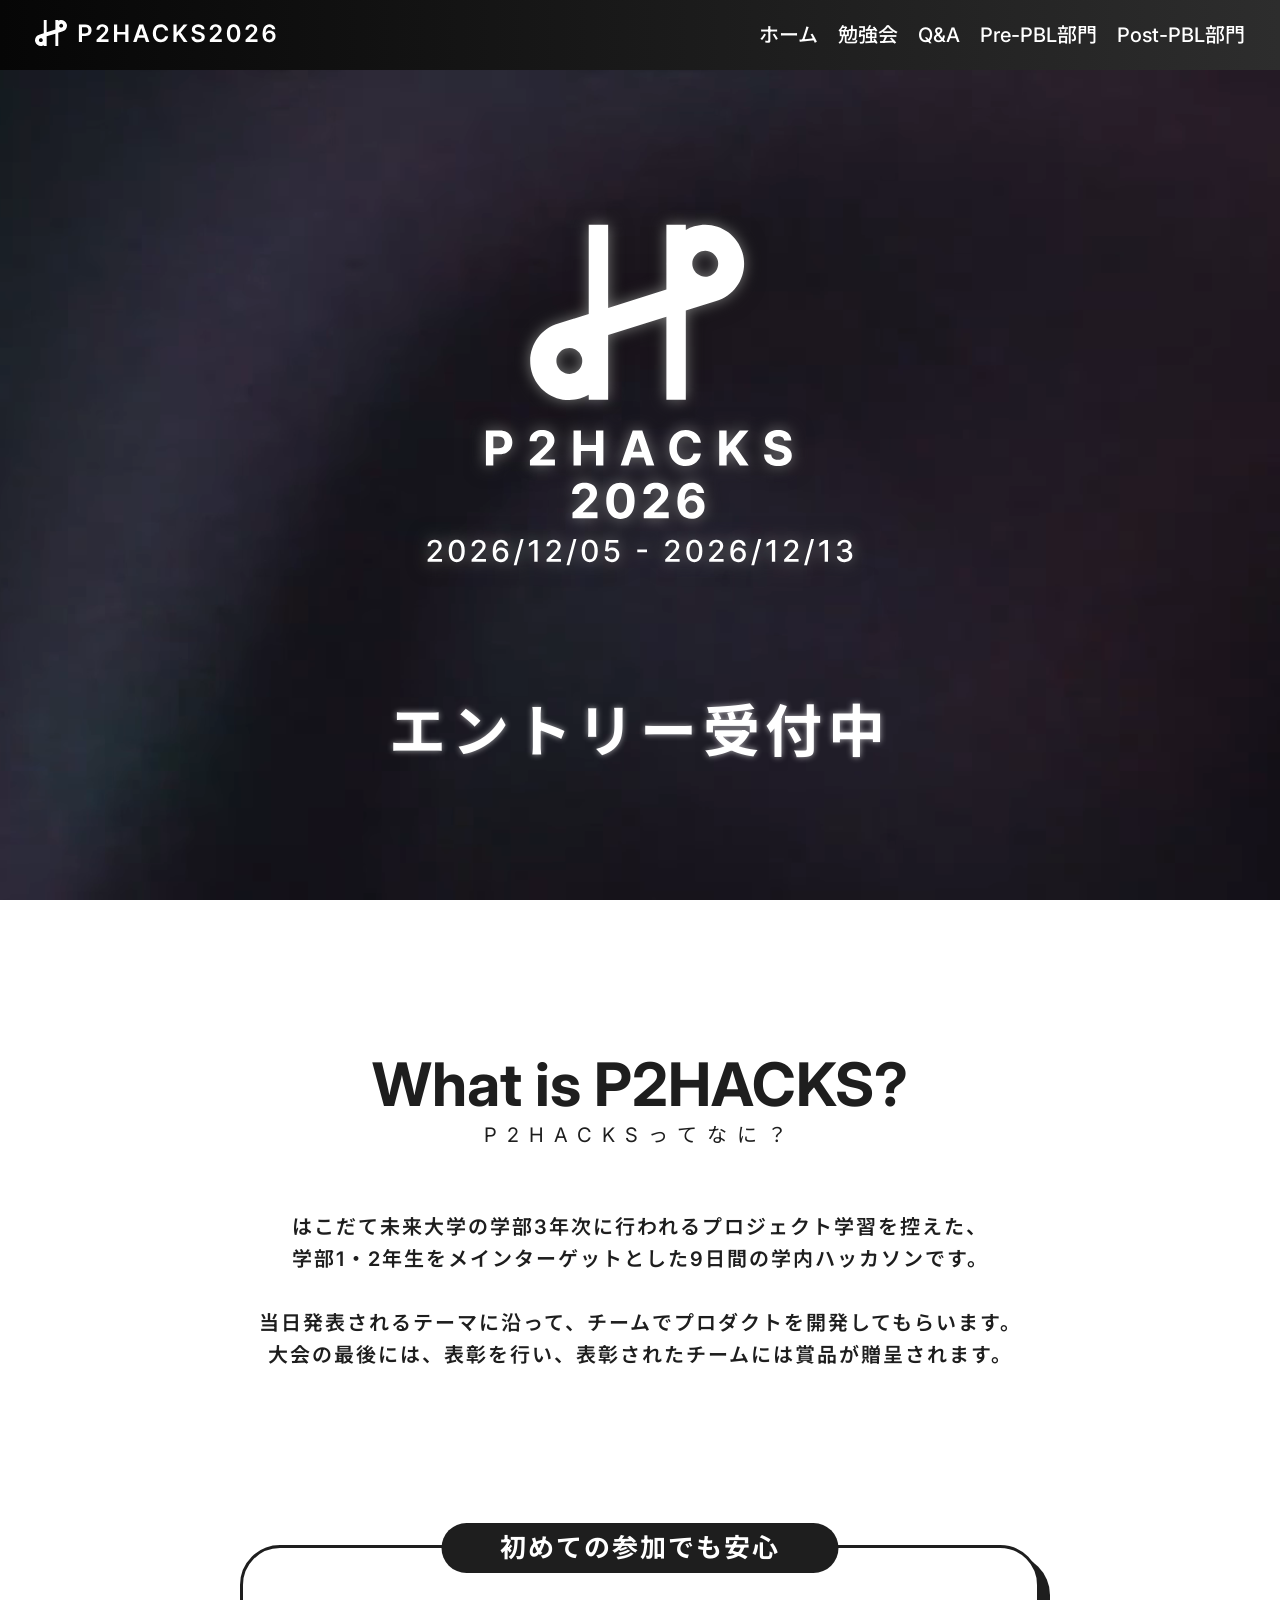
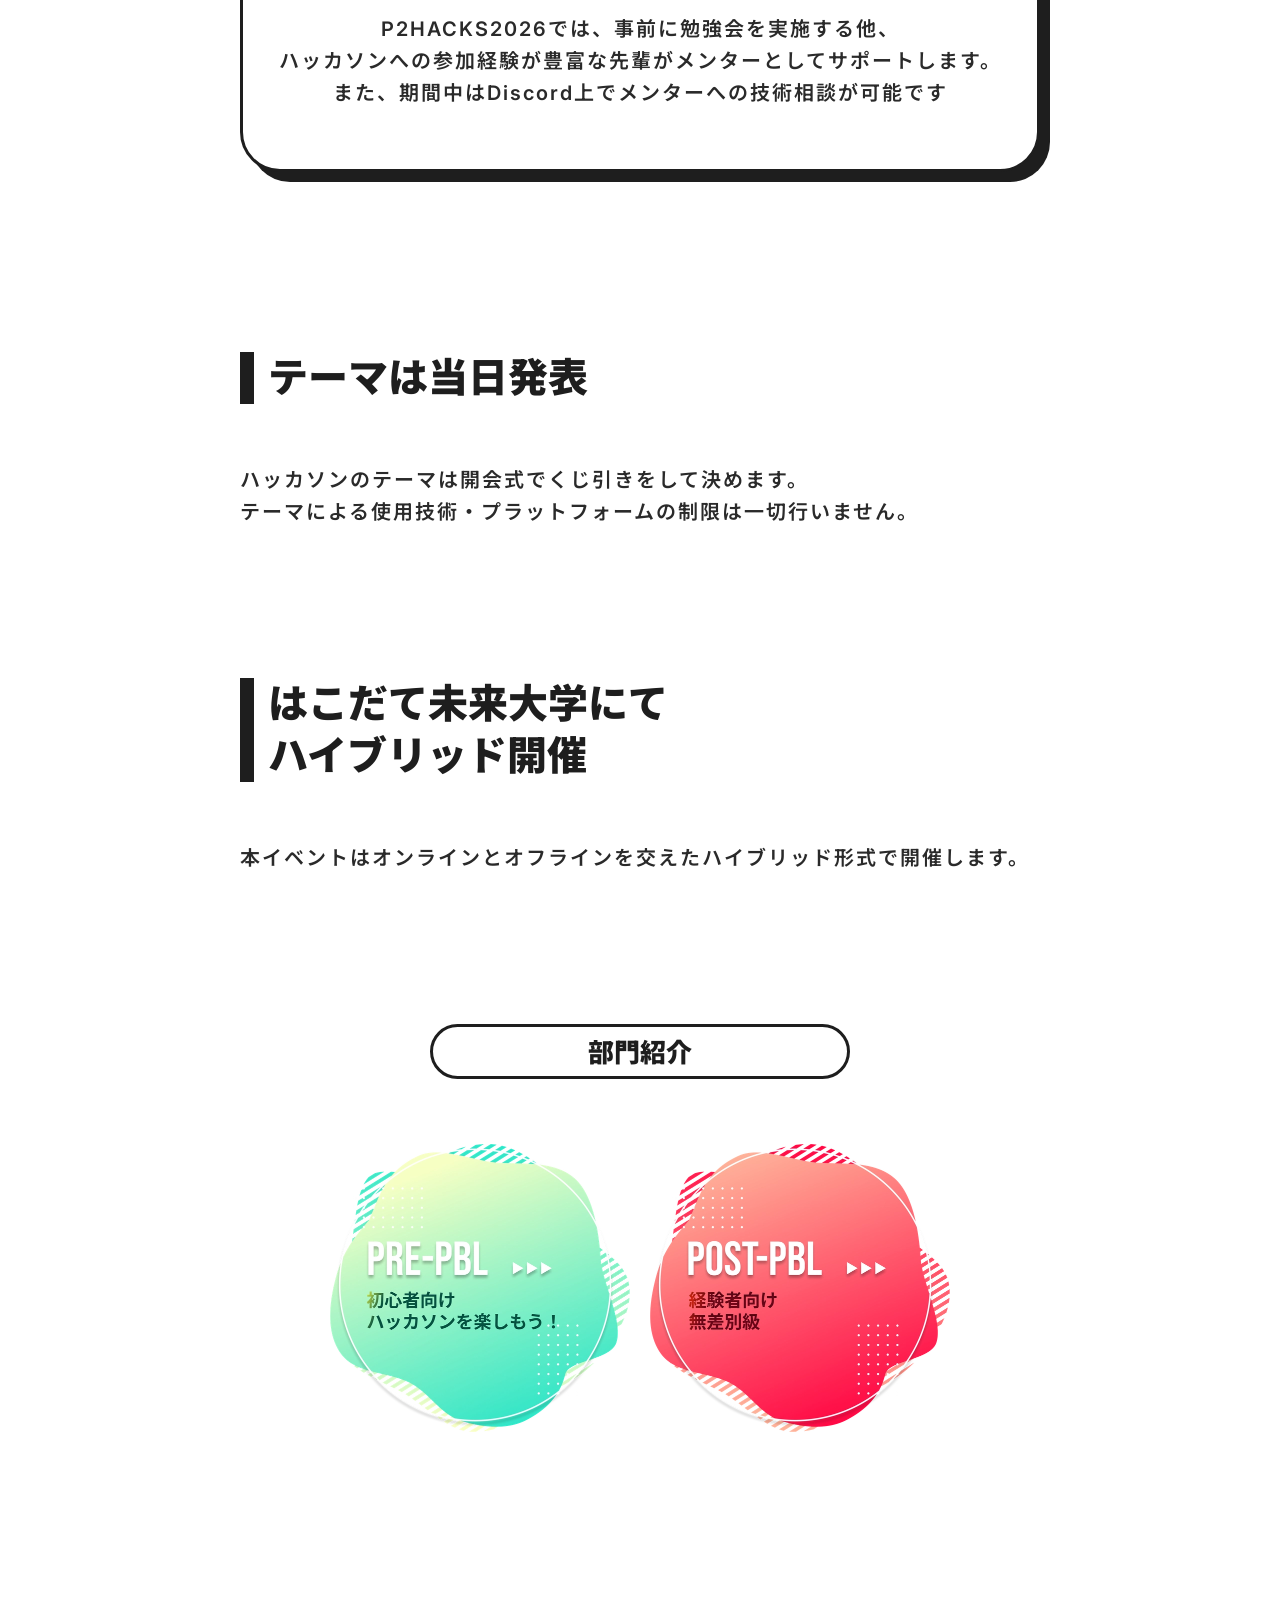
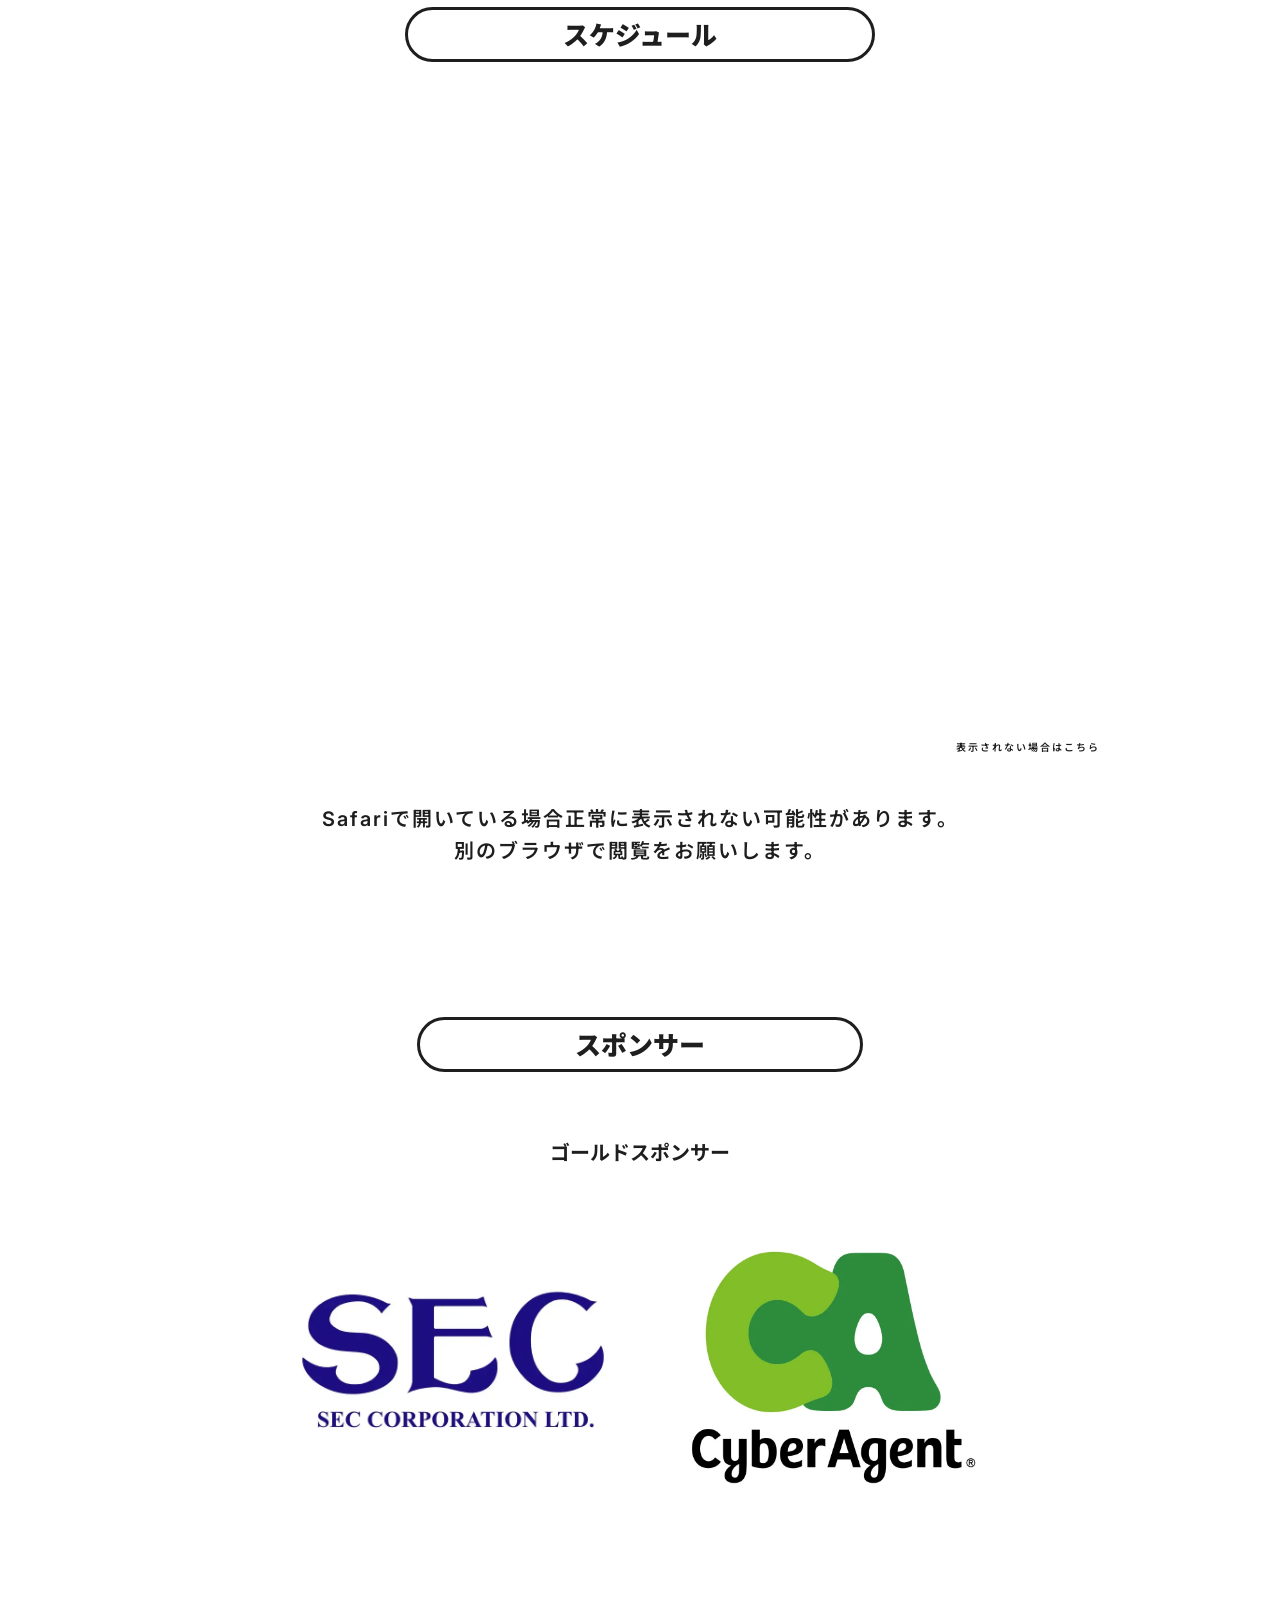
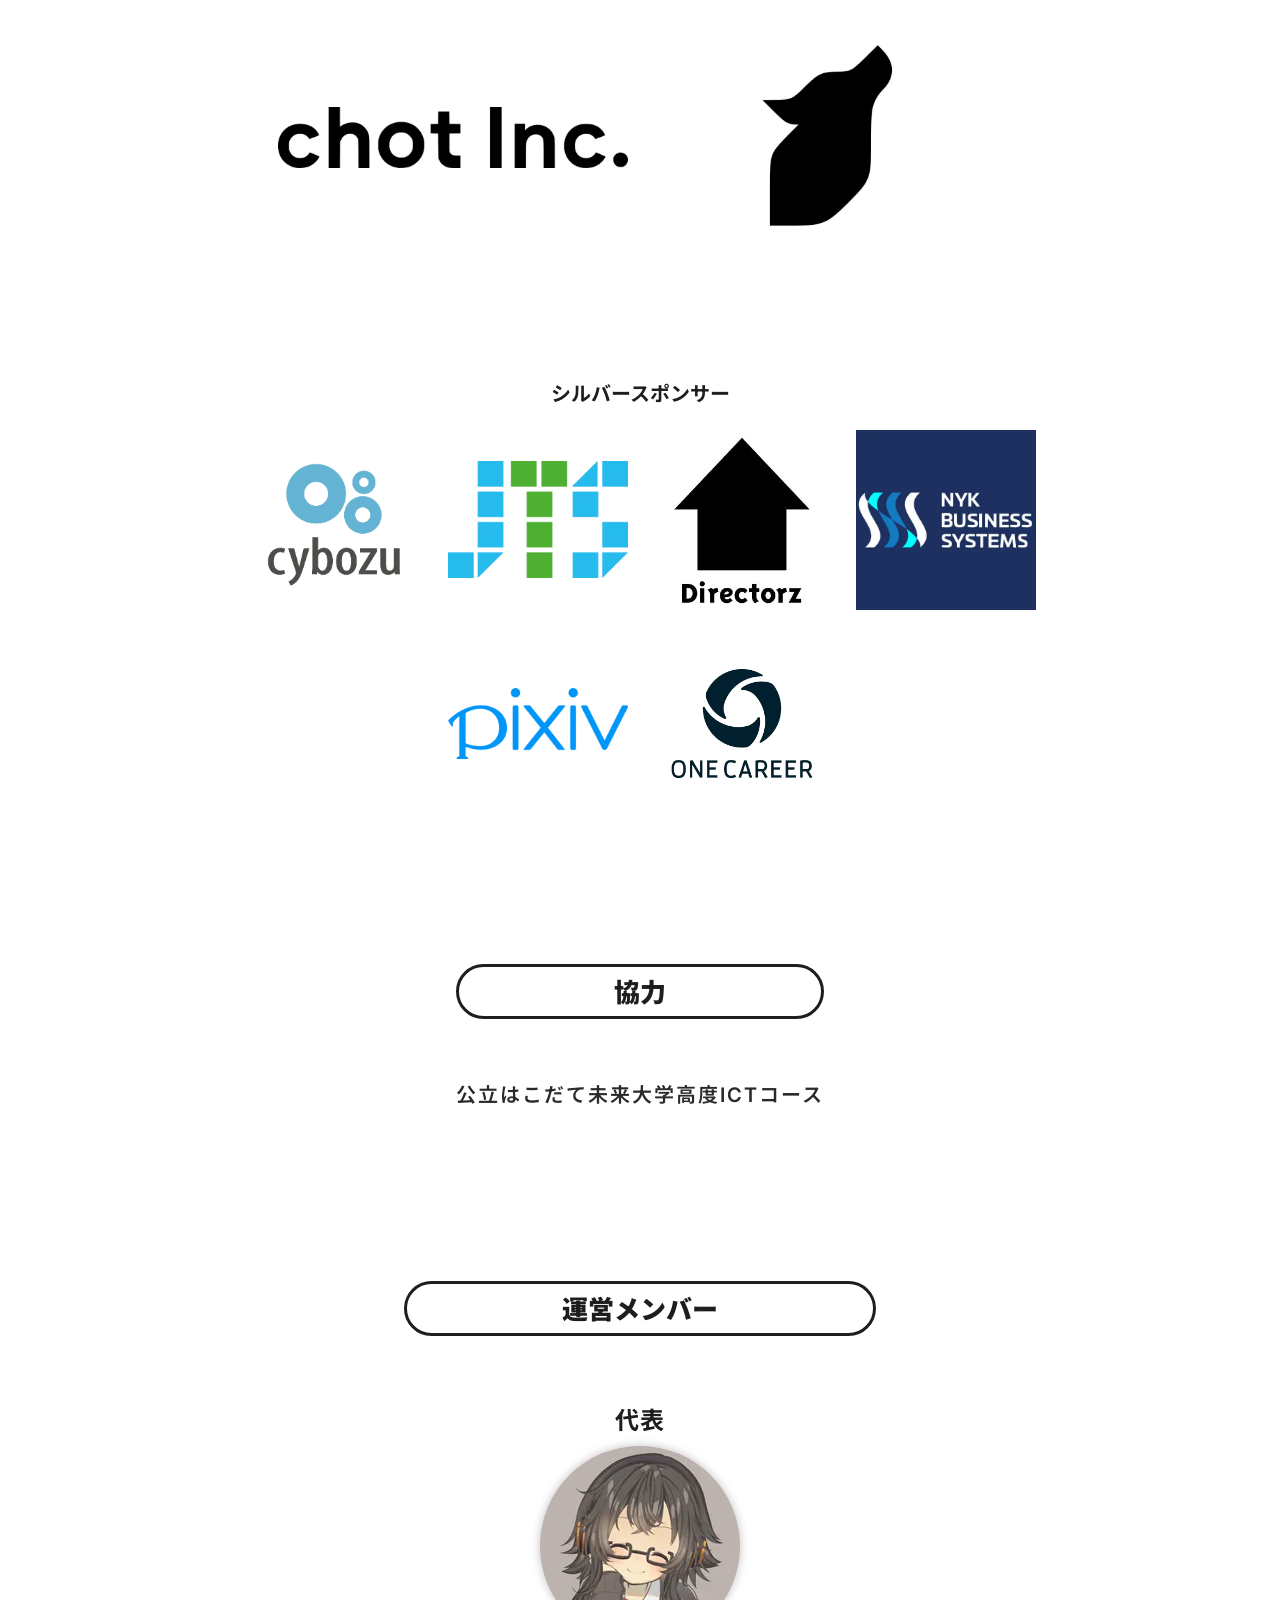
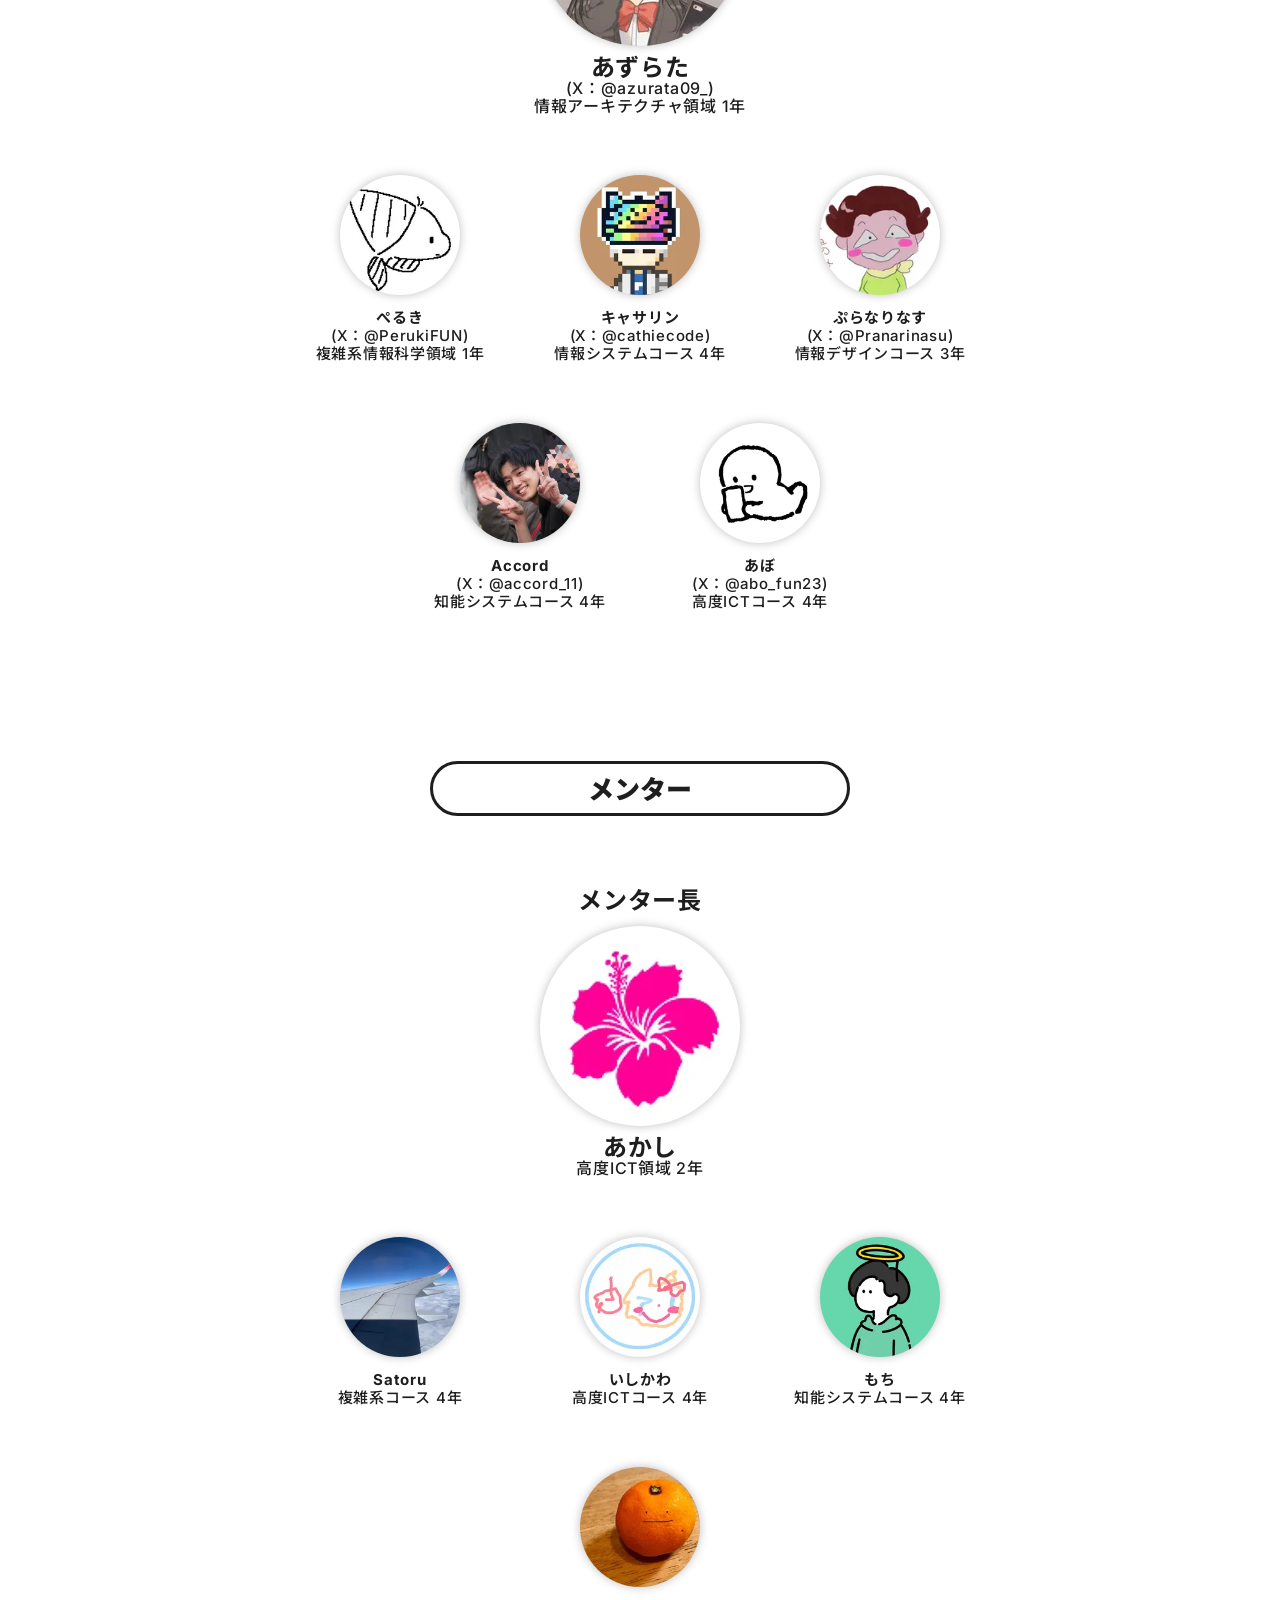
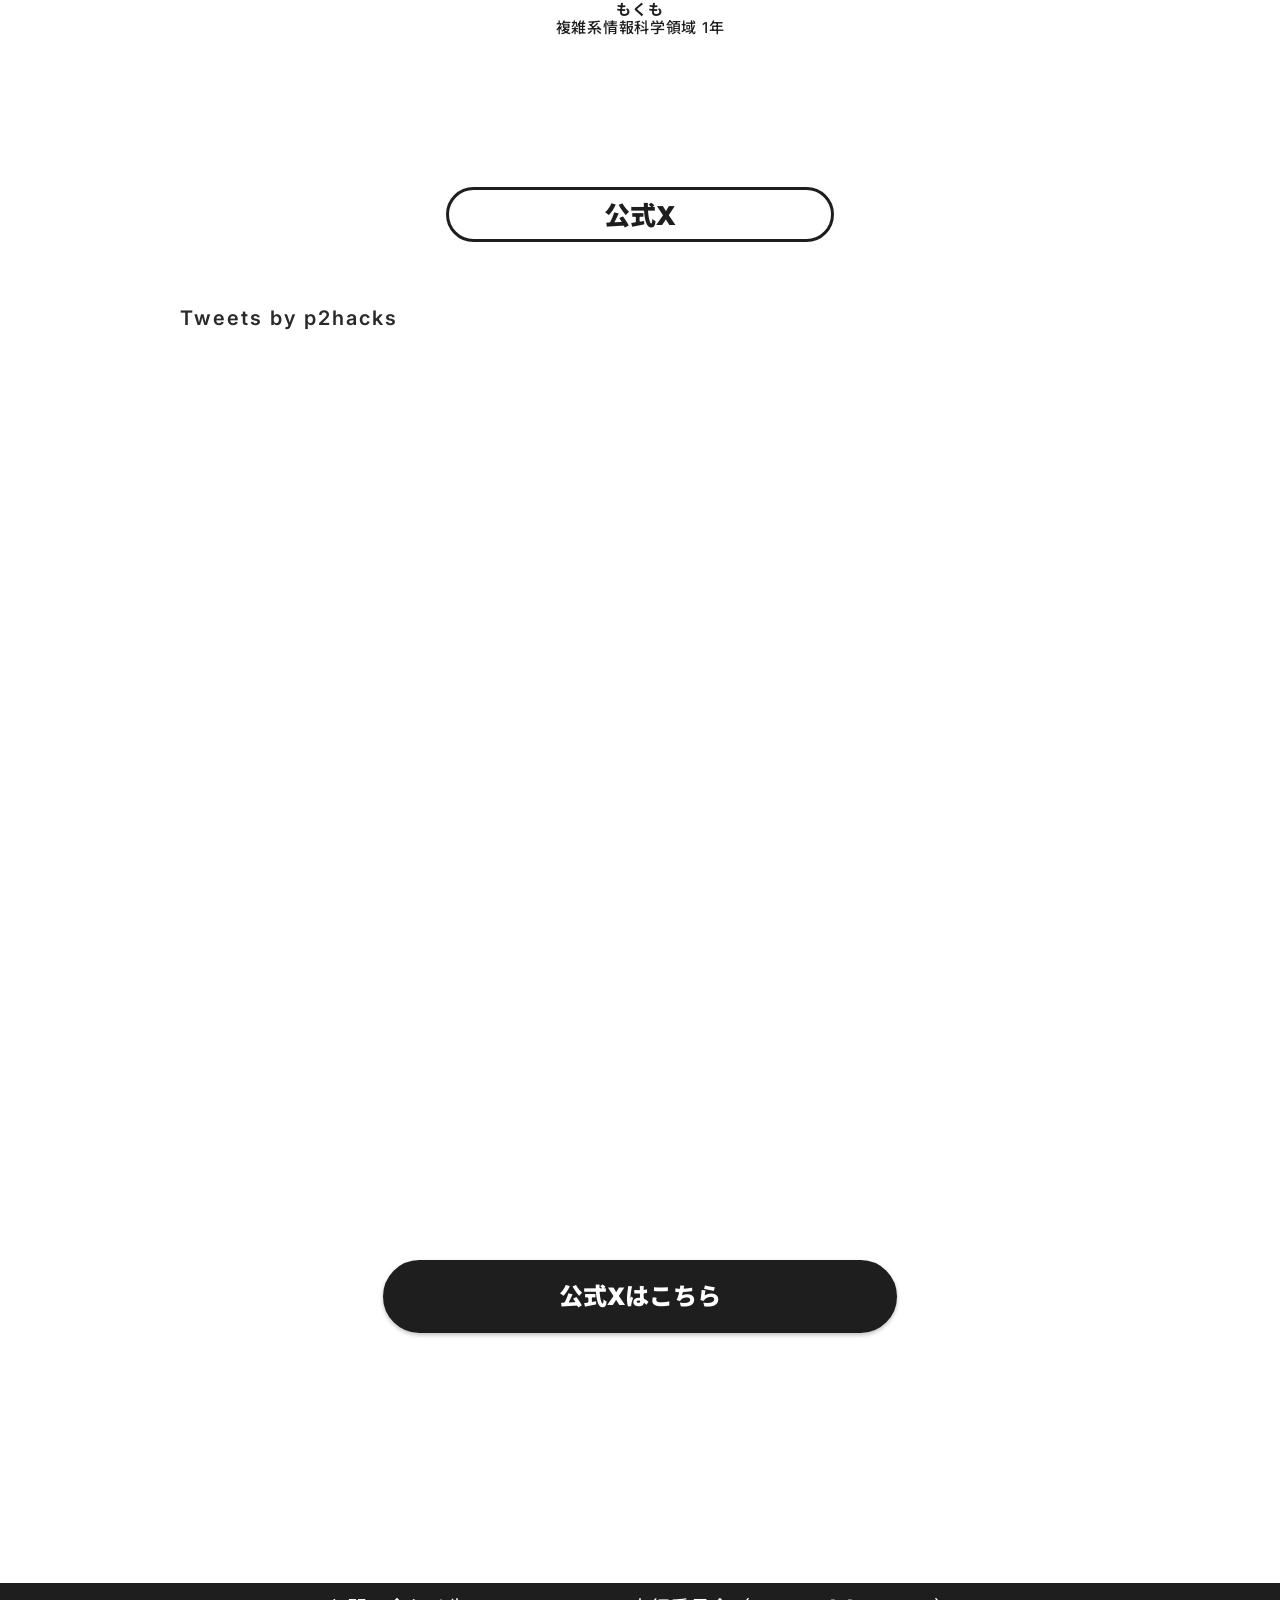
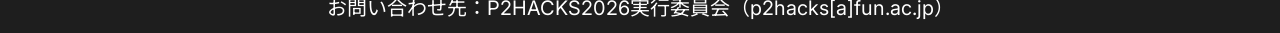
==== commit 24fdef47: "Sync" ====
--- a/index.html
+++ b/index.html
@@ -77,7 +77,7 @@
 
     loaderDiv.remove();
   })();
-</script> <div class="Hero" data-astro-cid-bbe6dxrz>  <img class="HeroBackground" src="/hero-background-fallback.png" alt="" width="1440" height="1025" fetchpriority="high" data-astro-cid-j7pv25f6> <video class="HeroBackground" autoplay loop muted playsinline poster="/hero-background-fallback.png" aria-hidden="true" data-astro-cid-j7pv25f6> <source src="/astroassets/hero-background.CC3irXQH.webm" type="video/webm" data-astro-cid-j7pv25f6> </video> <div class="HeroBox" data-astro-cid-j7pv25f6> <h1 data-astro-cid-j7pv25f6> <img src="/astroassets/logo-hero.BGmuaHL8_XY6Pg.svg" style="display: block;" loading="eager" alt="P2HACKS2026 2026/12/05 - 2026/12/13" data-astro-cid-j7pv25f6 width="624" height="513" decoding="async"> </h1> <div class="HeroStatus" data-astro-cid-j7pv25f6>Coming Soon…</div> </div>  </div>  <div class="Article" data-astro-cid-q7kxohas>  <div class="Container" data-astro-cid-d6puh33w> <div class="inner" data-astro-cid-d6puh33w>  <section data-astro-cid-j7pv25f6> <h2 data-astro-cid-j7pv25f6> <div class="ArticleTitle" data-astro-cid-sxfw5txc> <div class="main" data-astro-cid-sxfw5txc> <div class="TrimLineFader" data-fader data-astro-cid-slod673q> <div class="inner" data-astro-cid-slod673q>  
+</script> <div class="Hero" data-astro-cid-bbe6dxrz>  <img class="HeroBackground" src="/hero-background-fallback.png" alt="" width="1440" height="1025" fetchpriority="high" data-astro-cid-j7pv25f6> <video class="HeroBackground" autoplay loop muted playsinline poster="/hero-background-fallback.png" aria-hidden="true" data-astro-cid-j7pv25f6> <source src="/astroassets/hero-background.CC3irXQH.webm" type="video/webm" data-astro-cid-j7pv25f6> </video> <div class="HeroBox" data-astro-cid-j7pv25f6> <h1 data-astro-cid-j7pv25f6> <img src="/astroassets/logo-hero.BGmuaHL8_XY6Pg.svg" style="display: block;" loading="eager" alt="P2HACKS2026 2026/12/05 - 2026/12/13" data-astro-cid-j7pv25f6 width="624" height="513" decoding="async"> </h1> <div class="HeroStatus" data-astro-cid-j7pv25f6>エントリー受付中</div> </div>  </div>  <div class="Article" data-astro-cid-q7kxohas>  <div class="Container" data-astro-cid-d6puh33w> <div class="inner" data-astro-cid-d6puh33w>  <section data-astro-cid-j7pv25f6> <h2 data-astro-cid-j7pv25f6> <div class="ArticleTitle" data-astro-cid-sxfw5txc> <div class="main" data-astro-cid-sxfw5txc> <div class="TrimLineFader" data-fader data-astro-cid-slod673q> <div class="inner" data-astro-cid-slod673q>  
 What is P2HACKS?
   </div> </div>   </div> <div class="sub" data-astro-cid-sxfw5txc> <div class="TrimLineFader" data-fader data-astro-cid-slod673q> <div class="inner" data-astro-cid-slod673q> P2HACKSってなに？ </div> </div>   </div> </div>  </h2> <div style="height: 3em;"></div> <p data-astro-cid-j7pv25f6> <div class="ArticleDescription" data-astro-cid-cta3o4h5> 
 はこだて未来大学の学部3年次に行われるプロジェクト学習を控えた、<br class="PcBr" data-astro-cid-5ppyrame> 
